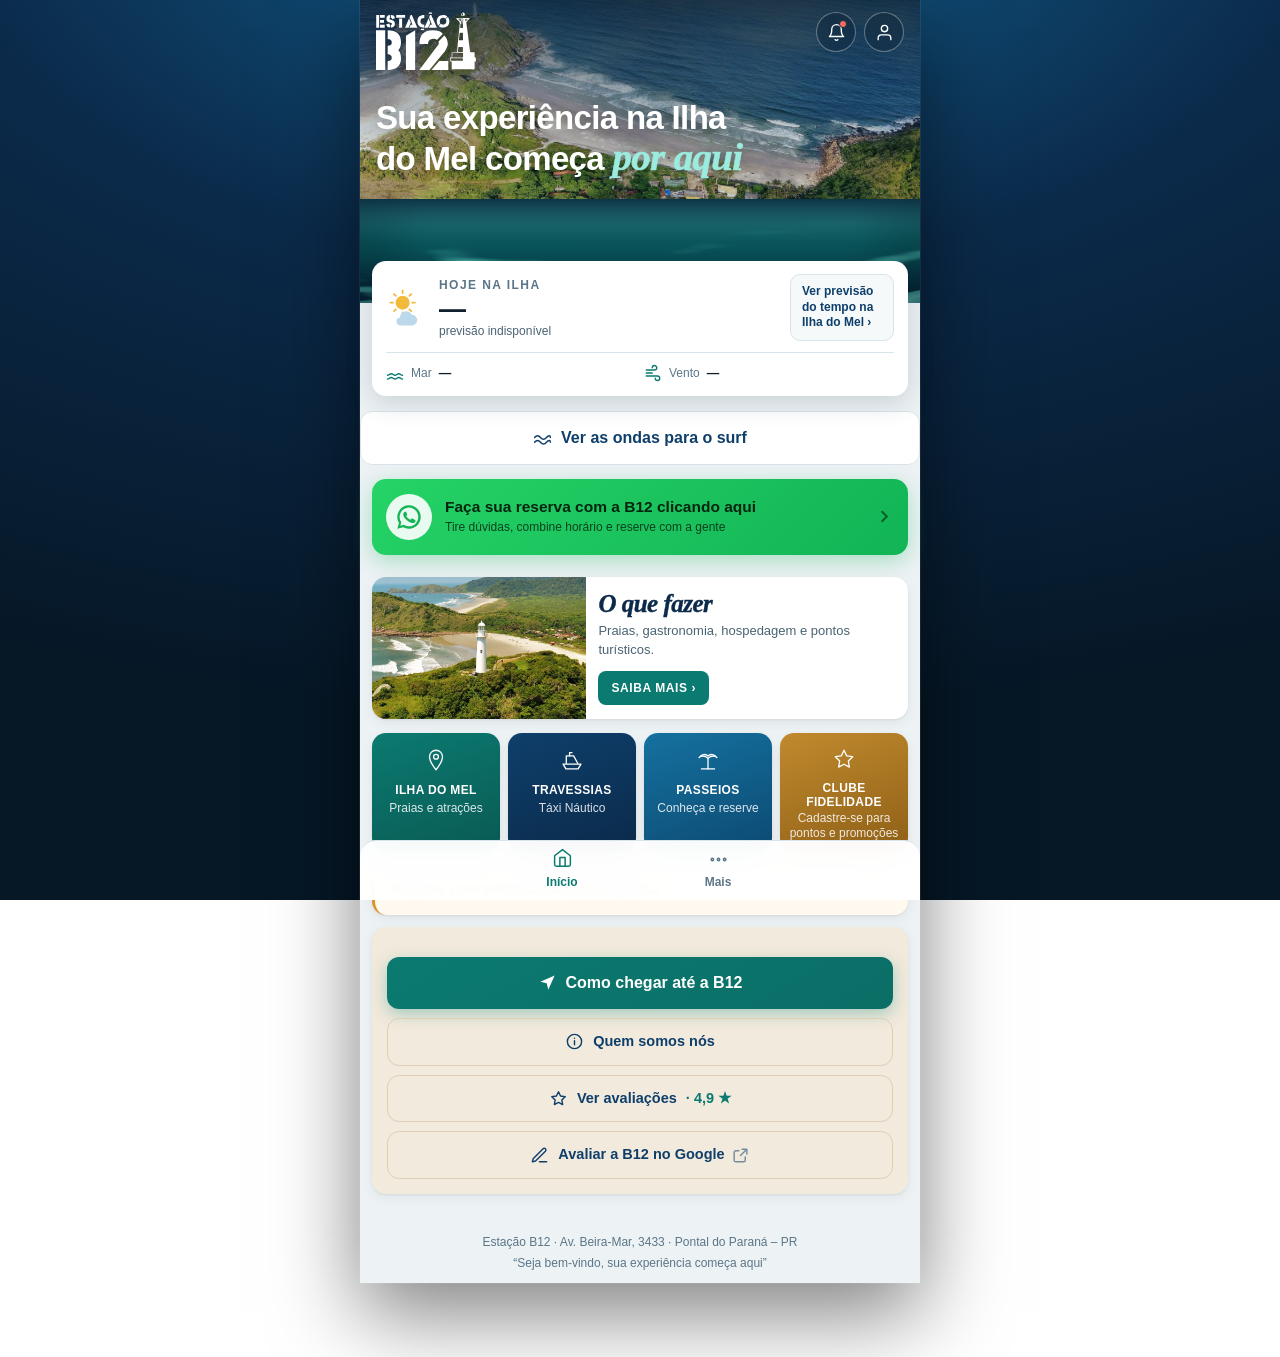
==== index.html @ 98a638ad "Comecar do zero: a limpeza precisa viajar para a nuvem A versao de hoje de manha apagava b12_sombra " ====
<!doctype html>
<html lang="pt-BR">
<head>
<meta charset="utf-8">
<meta name="viewport" content="width=device-width,initial-scale=1,viewport-fit=cover">
<title>Estação B12 — Sua experiência na Ilha do Mel começa por aqui</title>
<meta name="description" content="Travessias, passeios de barco e estacionamento em Pontal do Paraná. Reserve pelo app da Estação B12.">
<meta name="theme-color" content="#0B2A4A">

<!-- o cartão que aparece quando o link é mandado no WhatsApp, no Instagram ou por e-mail.
     Endereço absoluto de propósito: quem lê o cartão não está dentro do site. -->
<meta property="og:type" content="website">
<meta property="og:site_name" content="Estação B12">
<meta property="og:locale" content="pt_BR">
<meta property="og:url" content="https://app.estacaob12.com.br/">
<meta property="og:title" content="Estação B12 — Sua experiência na Ilha do Mel começa por aqui">
<meta property="og:description" content="Travessias, passeios de barco e estacionamento em Pontal do Paraná. Reserve pelo app da Estação B12.">
<meta property="og:image" content="https://app.estacaob12.com.br/compartilhar.jpg">
<meta property="og:image:width" content="1200">
<meta property="og:image:height" content="630">
<meta property="og:image:alt" content="A Ilha do Mel vista do alto, com o farol, e a marca Estação B12">
<meta name="twitter:card" content="summary_large_image">
<meta name="twitter:title" content="Estação B12 — Sua experiência na Ilha do Mel começa por aqui">
<meta name="twitter:description" content="Travessias, passeios de barco e estacionamento em Pontal do Paraná. Reserve pelo app da Estação B12.">
<meta name="twitter:image" content="https://app.estacaob12.com.br/compartilhar.jpg">
<link rel="manifest" href="manifest.webmanifest">
<link rel="apple-touch-icon" href="apple-touch-icon.png">
<!-- 16/11/2026: a aba do Chrome aparecia com o globo cinza. O manifest e o
     apple-touch-icon servem ao app INSTALADO; a aba do navegador usa
     rel="icon", que não existia aqui. -->
<link rel="icon" type="image/png" sizes="32x32" href="favicon-32.png">
<link rel="icon" type="image/png" sizes="16x16" href="favicon-16.png">
<link rel="icon" type="image/png" sizes="192x192" href="icon-192.png">
<link rel="stylesheet" href="estilo.css?v=2.3.1">
</head>
<body>


<div class="app">

<!-- ==================== INÍCIO ==================== -->
<section class="tela on" id="t-inicio">
  <div class="heroi">
    <div class="heroi-foto"></div>
    <div class="heroi-topo">
      <div class="marca">
        <svg class="logo" role="img" aria-label="Estação B12" fill="currentColor" xmlns="http://www.w3.org/2000/svg" xmlns:xlink="http://www.w3.org/1999/xlink" xmlns:inkscape="http://www.inkscape.org/namespaces/inkscape" version="1.1"   viewBox="0 0 351.2 203.6">
        <defs>
        <clipPath id="clip_1">
        <path transform="matrix(1,0,0,-1,-122.1,561.69)" d="M122.1 358.09H473.3V561.69H122.1Z" clip-rule="evenodd"/>
        </clipPath>
        <clipPath id="clip_2">
        <path transform="matrix(1,0,0,-1,-122.1,561.69)" d="M0 841.89H595.28V0H0Z"/>
        </clipPath>
        </defs>
        <g clip-path="url(#clip_1)">
        <g inkscape:groupmode="layer" inkscape:label="Layer 1">
        <path transform="matrix(1,0,0,-1,-122.1,561.69)" d="M136.31 516.95H152.72V506.8H136.31ZM136.31 534.01H150.1V523.86H136.31ZM136.31 551.4H152.72V541.25H136.31ZM122.85 551.4H133.31V506.8H122.85Z"/>
        <g clip-path="url(#clip_2)">
        <path transform="matrix(1,0,0,-1,52.83,10.17)" d="M0 0C8.93-.121 13.44-4.06 13.52-11.82L3.72-14.92C3.76-12.08 2.54-10.54 .062-10.3ZM-2.89-44.55C-11.76-44.55-16.24-40.67-16.32-32.9L-6.52-29.81C-6.56-32.64-5.35-34.18-2.89-34.42ZM-2.86 0V-10.24C-4.71-10.44-5.66-11.43-5.72-13.22-5.7-14.97-4.86-16.05-3.18-16.47L4.56-18.88C10.55-20.75 13.54-24.89 13.52-31.32 13.49-40.31 8.99-44.78 0-44.72V-34.57C2-34.53 3.03-33.52 3.06-31.53 3.08-29.89 2.17-28.91 .297-28.59L-7.77-26.08C-13.49-24.16-16.34-19.99-16.32-13.58-16.3-4.57-11.81-.043-2.86 0"/>
        <path transform="matrix(1,0,0,-1,81.18,23.24)" d="M0 0H10.51V-31.59L0-31.62ZM-10.27 13.07 20.9 13.1V2.8H-10.3Z"/>
        <path transform="matrix(1,0,0,-1,121.49,10.17)" d="M0 0 4.14-.089 23.79-44.81-4.59-44.84 .713-34.33 6.52-34.3-3.37-8.93ZM-5.33-11.88 .804-27.52-7.26-44.84-19.5-44.81Z"/>
        <path transform="matrix(1,0,0,-1,169.51,20.8)" d="M0 0C-9.09-.019-13.62-3.99-13.62-11.91-13.61-19.83-9.05-23.78 .03-23.76L.061-34.09C-16.12-34.11-24.18-26.68-24.15-11.79-24.11 3.1-16.04 10.55 .03 10.57Z"/>
        <path transform="matrix(1,0,0,-1,189.92,10.17)" d="M0 0 4.13-.089 23.78-44.81-4.59-44.84 .713-34.33 6.52-34.3-3.37-8.93ZM-5.33-11.88 .797-27.52-7.27-44.84-19.51-44.81Z"/>
        <path transform="matrix(1,0,0,-1,235.14,54.74)" d="M0 0C-6.83-.022-11.76 1.83-14.8 5.57L-7.44 13.19C-6.13 11.4-3.58 10.46 .237 10.36 7.72 11.17 11.59 15.18 11.85 22.39 11.65 26.08 10.87 28.53 9.52 29.75L17 37.22C20.08 34.12 21.87 29.18 22.39 22.39 21.89 8.12 14.43 .654 0 0M.47 44.54C7.3 44.58 12.27 42.63 15.39 38.7L7.92 31.35C6.61 33.16 4.05 34.11 .237 34.21-6.99 33.87-10.86 29.86-11.38 22.18-11.18 18.49-10.4 16.04-9.05 14.82L-16.44 7.14C-19.6 10.38-21.42 15.39-21.92 22.18-21.22 36.31-13.76 43.77 .47 44.54"/>
        <path transform="matrix(1,0,0,-1,41.01,118.31)" d="M0 0C9.65 .312 14.44 4.24 14.39 11.79 14.32 19.34 9.53 23.33 0 23.77V53.93C31.18 53.93 46.78 39.88 46.78 11.79 46.47-1.52 43.25-10.8 37.13-16.06 43.25-21.2 46.47-30.48 46.78-43.91 46.78-70.52 31.18-84.31 0-85.31V-54.21C9.65-53.9 14.44-49.97 14.39-42.42 14.32-34.87 9.53-30.88 0-30.44ZM-41.03 53.93H-8.63V-85.03H-41.03Z"/>
        <path transform="matrix(1,0,0,-1,105.15,83.03)" d="M0 0 32.39 18.65V-120.3H0Z"/>
        <path transform="matrix(1,0,0,-1,222.01,171.77)" d="M0 0H31.83V-31.75H-26.83ZM-22.47 107.39C-3.4 106.65 8.2 102.44 12.35 94.77L-8.35 73.6C-10.15 75.77-14.67 77.07-21.91 77.5-33.6 76.64-39.45 70.57-39.45 59.3H-69.34C-69.4 91.55-53.77 107.57-22.47 107.39M17.54 89.48C25.89 82.36 30.1 71.47 30.16 56.81 25.47 41.95 19.58 31.55 12.53 25.61L-34.8-31.75H-70.17L-8.08 50.77C-1.39 57.33 .308 62.93-2.97 67.57Z"/>
        <path transform="matrix(1,0,0,-1,321.95,25.6)" d="M0 0C-2.68 0-4.32 .14-5.94-.055-6.97-.179-8.86 1-8.85-1.28-8.83-2.58-9.71-4.41-8.23-5.12-6.91-5.77-5.3-5.41-4.14-3.95-3.19-2.76-1.92-1.81 0 0M-31.75 0C-31.94-.325-32.11-.643-32.3-.968-31.03-2.04-29.52-2.94-28.52-4.24-27.15-6.02-25.26-5.57-23.98-5.09-22.27-4.46-23.12-2.35-23.29-1.02-23.52 .903-25.34-.154-26.44-.048-28.2 .125-29.99 0-31.75 0M-16.58-12.52C-16.47-12.51-16.34-12.5-16.22-12.49-16.22-10.29-16.23-8.09-16.22-5.88-16.2-3.18-15.14 .273-16.43 2.01-17.89 4.02-21.53 2.48-24.22 2.59-26.16 2.67-28.11 2.6-30.05 2.58-32.21 2.56-34.4 2.74-36.46 1.92-30.91 1.71-25.37 1.52-19.85 1.79-16.98 1.93-16.4 .918-16.53-1.66-16.74-5.27-16.58-8.9-16.58-12.52M-24.89-8.59C-21.23-10.94-22.23-13.55-22.34-16.57-23.46-15.73-24.23-15.15-25.24-14.4-25.56-18.88-25.52-23.08-26.29-27.13-26.89-30.28-25.89-30.42-23.26-30.34-16.4-30.1-16.39-30.24-16.36-23.44-16.36-23.06-16.36-22.66-16.35-22.27-16.26-15.41-19.95-8.94-18.45-1.91-18.3-1.27-18.12-.272-19.29-.111-20.65 .071-20.68-.949-20.75-1.86-20.85-3.15-21.02-4.47-20.94-5.76-20.81-7.83-21.66-8.88-24.89-8.59M-26.02-115.06C-23.94-115.06-21.87-114.97-19.81-115.08-17.52-115.2-16.56-114.46-16.7-111.97-16.92-108.1-16.88-104.2-16.71-100.33-16.64-98.36-17.09-97.48-19.21-97.53-23.22-97.64-27.24-97.63-31.25-97.55-32.86-97.51-33.42-98.02-33.49-99.68-33.62-102.49-33.94-105.31-34.4-108.09-35.54-115.07-35.59-115.06-28.73-115.06-27.83-115.06-26.93-115.06-26.02-115.06M-16.74-60.62H-16.67C-16.67-56.99-16.65-53.35-16.71-49.72-16.71-48.98-15.97-47.72-17.57-47.69-20.8-47.63-24.05-47.66-27.29-47.69-28.09-47.69-28.34-48.34-28.41-49.03-29.19-56.47-29.94-63.92-30.75-71.36-30.96-73.35-29.99-73.82-28.26-73.79-25.14-73.71-22.02-73.64-18.92-73.76-17.14-73.83-16.68-73.14-16.71-71.52-16.78-67.89-16.74-64.26-16.74-60.62M-37.69-145.89H-22.89C-16.85-145.88-17.04-145.86-16.73-139.94-16.58-137.15-17.34-136.62-19.98-136.67-31.02-136.83-42.06-136.75-53.1-136.76-59.13-136.76-58.98-136.77-59.09-142.99-59.13-145.5-58.34-146-56.01-145.94-49.9-145.78-43.8-145.89-37.69-145.89M-35.39-134.54V-134.56C-30.45-134.56-25.51-134.43-20.57-134.61-17.65-134.72-16.23-133.81-16.33-130.74-16.44-127.36-16.37-123.98-16.34-120.61-16.33-118.46-16.94-117.41-19.52-117.45-30.39-117.69-41.25-117.75-52.12-117.63-54.26-117.61-54.14-118.66-54.15-119.95-54.19-123.85-54.02-127.76-54.23-131.64-54.37-133.96-53.45-134.58-51.37-134.56-46.05-134.5-40.72-134.54-35.39-134.54M-15.89-175.78C-28.27-175.78-40.64-175.71-53-175.85-55.61-175.88-56.21-175.12-56.15-172.61-55.97-165.59-56.18-158.56-56.03-151.53-55.98-149.18-56.53-148.03-59.02-148.46-61.25-148.86-61.59-147.68-61.49-145.81-61.35-143.34-61.3-140.85-61.49-138.4-61.69-135.6-61.55-133.5-57.79-134.15-55.65-134.52-56.07-132.76-56.05-131.55-56.03-127.25-55.94-122.94-56.11-118.66-56.21-116.23-55.63-115.21-52.95-115.38-48.93-115.62-44.87-115.27-40.85-115.5-38.29-115.65-37.4-114.61-37.22-112.3-36.46-102.92-35.77-93.54-34.83-84.17-33.66-72.26-32.2-60.38-31.01-48.46-30.09-39.22-29.41-29.96-28.6-20.72-28.52-19.83-28.23-18.96-28.12-18.08-27.63-14.1-27.06-10.3-30.96-7.21-33.73-5.01-35.2-1.37-38.6 .343-39.49 .792-39.8 1.75-39.43 2.7-38.92 4-37.79 4.11-36.55 4.1-27.88 4.08-19.21 4.1-10.53 4.1-5.98 4.1-1.42 4.1 3.13 4.08 4.39 4.08 5.89 4.46 6.36 2.74 6.76 1.29 5.81 .653 4.73-.21 1.26-2.95-1.75-6.27-4.18-9.91-5.76-12.27-4.21-15.32-3.97-18-3.28-25.26-2.06-32.47-1.09-39.7 .174-49.25 1.41-58.81 2.61-68.36 3.5-75.26 4.31-82.16 5.17-89.05 6.19-97.35 7.3-105.64 8.24-113.95 8.42-115.55 9.26-115.44 10.32-115.44 13.96-115.43 17.61-115.54 21.25-115.39 23.47-115.32 24.48-115.61 24.29-118.31 23.95-122.71 24.23-127.15 24.22-131.58 24.22-133.02 24.02-134.57 26.31-134.19 28.28-133.86 28.71-134.88 28.63-136.63 28.52-139.24 28.58-141.85 28.6-144.45 28.63-146.59 29.25-148.95 25.55-148.57 23.97-148.42 24.31-150.2 24.31-151.31 24.29-158.34 24.17-165.37 24.36-172.39 24.43-175.17 23.51-175.87 20.81-175.84 8.58-175.71-3.66-175.78-15.89-175.78" fill-rule="evenodd"/>
        <path transform="matrix(1,0,0,-1,305.44,8.2)" d="M0 0C-.486 .662 .852 3.59-1.68 3.39-4.69 3.15-3.48-.176-4.22-2.05-4.87-3.72-3.03-2.99-2.25-3.14-.311-3.52 .746-2.87 0 0M-.507-4.91C-1.41-4.91-2.35-4.76-3.22-4.93-6.4-5.55-6.83-3.93-6.68-1.26-6.41 3.66 .338 8.18 3.7 5.14 5.8 3.24 6.86-.358 5.98-3.61 5.3-6.14 2.96-4.46 1.44-4.88 .828-5.04 .142-4.91-.507-4.91" fill-rule="evenodd"/>
        <path transform="matrix(1,0,0,-1,168.55,58.49)" d="M0 0V-4.41H-11.96L-10.35 0Z"/>
        <path transform="matrix(1,0,0,-1,196.34,1.56)" d="M0 0V-4.35H-11.77L-10.2 0Z"/>
        </g>
        </g>
        </g>
        </svg>
      </div>
      <div style="display:flex;gap:8px">
        <button class="redondo" id="b-avisos" aria-label="Avisos"><span class="pino"></span>
          <svg viewBox="0 0 24 24"><path d="M18 8A6 6 0 0 0 6 8c0 7-3 9-3 9h18s-3-2-3-9M13.7 21a2 2 0 0 1-3.4 0" stroke-linecap="round" stroke-linejoin="round"/></svg></button>
        <button class="redondo" id="b-perfil" aria-label="Minhas reservas">
          <svg viewBox="0 0 24 24"><path d="M20 21v-2a4 4 0 0 0-4-4H8a4 4 0 0 0-4 4v2" stroke-linecap="round"/><circle cx="12" cy="7" r="4"/></svg></button>
      </div>
    </div>
    <div class="heroi-txt">
      <h1>Sua experiência na Ilha do Mel começa <span class="script">por aqui</span></h1>
    </div>
    <div class="heroi-agua" id="agua-heroi"></div>
  </div>

  <div class="clima surge">
   <div class="alto">
    <svg class="sol" viewBox="0 0 48 48" fill="none">
      <circle cx="19" cy="19" r="8" fill="#F2B93B"/>
      <g stroke="#F2B93B" stroke-width="2" stroke-linecap="round">
        <path d="M19 5v3M19 30v3M5 19h3M30 19h3M9.2 9.2l2.1 2.1M26.7 26.7l2.1 2.1M28.8 9.2l-2.1 2.1M11.3 26.7l-2.1 2.1"/>
      </g>
      <path d="M16 36a7 7 0 0 1 13.3-3A6 6 0 1 1 30 45H17a4.5 4.5 0 0 1-1-9z" fill="#BBD9EA"/>
    </svg>
    <div class="bloco">
      <div class="rot">Hoje na Ilha</div>
      <div class="grau num" id="cl-grau">—</div>
      <div class="cond" id="cl-cond">buscando a previsão…</div>
    </div>
    <button class="ver" id="b-previsao">Ver previsão do tempo na Ilha do Mel ›</button>
   </div>
   <div class="mm">
      <div><svg viewBox="0 0 24 24"><path d="M2 15c2.5 0 2.5-2 5-2s2.5 2 5 2 2.5-2 5-2 2.5 2 5 2M2 20c2.5 0 2.5-2 5-2s2.5 2 5 2 2.5-2 5-2 2.5 2 5 2" stroke-linecap="round"/></svg>Mar <b id="cl-mar">—</b></div>
      <div><svg viewBox="0 0 24 24"><path d="M3 8h11a3 3 0 1 0-3-3M3 16h15a3 3 0 1 1-3 3M3 12h8" stroke-linecap="round"/></svg>Vento <b id="cl-vento">—</b></div>
   </div>
  </div>

  <!-- 12/11/2026, pedido do Eugenio: as ondas vinham so dentro de Previsao, e
       quem surfa nao abre "previsao do fim de semana" para procurar swell.
       Fica aqui, colado no cartao do clima, que e onde esta "Mar" e "Vento".
       O botao de Previsao continua la: sao dois caminhos para a mesma tela. -->
  <button class="btn sec solto" data-ir="ondas" id="b-ondas-inicio">
    <svg viewBox="0 0 24 24" aria-hidden="true" style="width:19px;height:19px;flex:none;fill:none;stroke:currentColor;stroke-width:1.8;stroke-linecap:round"><path d="M2 12c2.5-3 5-3 7.5 0s5 3 7.5 0 5-3 5 0"/><path d="M2 18c2.5-3 5-3 7.5 0s5 3 7.5 0 5-3 5 0"/></svg>
    Ver as ondas para o surf</button>

  <a class="zap-grande entra" id="zap-inicio" target="_blank" rel="noopener">
    <span class="zap-ico">
      <svg viewBox="0 0 24 24" fill="currentColor" aria-hidden="true"><path d="M12 2a10 10 0 0 0-8.6 15.1L2 22l5.1-1.3A10 10 0 1 0 12 2zm0 18a8 8 0 0 1-4.1-1.1l-.3-.2-3 .8.8-2.9-.2-.3A8 8 0 1 1 12 20zm4.4-6c-.2-.1-1.4-.7-1.6-.8s-.4-.1-.5.1-.6.8-.8.9-.3.2-.5.1a6.6 6.6 0 0 1-3.3-2.9c-.2-.4.3-.4.7-1.3.1-.2 0-.3 0-.4l-.7-1.8c-.2-.5-.4-.4-.5-.4h-.5a1 1 0 0 0-.7.3 2.9 2.9 0 0 0-.9 2.2 5 5 0 0 0 1.1 2.7 11.5 11.5 0 0 0 4.4 3.9c1.6.7 2.3.7 3.1.6a2.6 2.6 0 0 0 1.7-1.2 2.1 2.1 0 0 0 .2-1.2c-.1-.2-.3-.2-.5-.3z"/></svg>
    </span>
    <span class="zap-txt"><b>Faça sua reserva com a B12 clicando aqui</b>
      <small>Tire dúvidas, combine horário e reserve com a gente</small></span>
    <svg class="zap-seta" viewBox="0 0 24 24" fill="none" stroke="currentColor" stroke-width="2.4"><path d="M9 6l6 6-6 6" stroke-linecap="round" stroke-linejoin="round"/></svg>
  </a>

  <div class="faixa-sec">
    <div class="banner entra entra-1">
      <div class="f"></div>
      <div class="t"><h2 class="script">O que fazer</h2>
        <p>Praias, gastronomia, hospedagem e pontos turísticos.</p>
        <button data-ir="ilha">SAIBA MAIS ›</button></div>
    </div>
  </div>

  <div class="instalar" id="instalar" hidden>
    <div class="instalar-ico"><svg viewBox="0 0 24 24"><path d="M12 3v12M7 10l5 5 5-5" stroke-linecap="round" stroke-linejoin="round"/><path d="M4 17v2a2 2 0 0 0 2 2h12a2 2 0 0 0 2-2v-2" stroke-linecap="round"/></svg></div>
    <div class="instalar-txt"><b>Baixe o app e cadastre-se</b><small id="instalar-como">Receba infos, promoções e pontue para descontos e brindes!</small></div>
    <button class="instalar-btn" id="instalar-btn">Instalar</button>
    <button class="instalar-x" id="instalar-x" aria-label="Agora não">×</button>
  </div>

  <!-- O aviso no celular só existia no painel do Dhalsin: quem baixava o app
       não tinha como ligar, então o público do push era zero. Este cartão é a
       porta do turista. Ele se esconde sozinho quando não dá (iPhone sem
       instalar, navegador sem suporte, já ligado) — ver B12.conviteAviso(). -->
  <div class="instalar aviso-convite" id="avisar-convite" hidden>
    <div class="instalar-ico"><svg viewBox="0 0 24 24"><path d="M18 8a6 6 0 0 0-12 0c0 7-3 9-3 9h18s-3-2-3-9" stroke-linecap="round" stroke-linejoin="round"/><path d="M13.7 21a2 2 0 0 1-3.4 0" stroke-linecap="round"/></svg></div>
    <div class="instalar-txt"><b>Quer que a gente te avise?</b>
      <small id="avisar-sub">Previsão do fim de semana, ondas boas para surfar e novidade na Ilha — direto no seu celular.</small></div>
    <button class="instalar-btn" id="avisar-btn">Quero</button>
    <button class="instalar-x" id="avisar-x" aria-label="Agora não">×</button>
  </div>

  <div class="quatro">
    <!-- Ordem pedida: Ilha · Travessias · Passeios · Cadastre-se. A cor anda
         junto com a carta, e nao com a posicao: o ocre e o unico tom quente da
         fileira, entao ele fica onde esta a acao que a B12 quer (o cadastro),
         agora na ponta direita, que e onde o olho para por ultimo. -->
    <button class="qb d entra entra-1" data-ir="ilha">
      <svg viewBox="0 0 32 32"><path d="M16 4a8 8 0 0 0-8 8c0 6 8 16 8 16s8-10 8-16a8 8 0 0 0-8-8z"/><circle cx="16" cy="12" r="3"/></svg>
      <div><b>ILHA DO MEL</b><span>Praias e atrações</span></div></button>
    <button class="qb entra entra-2" data-ir="travessias">
      <svg viewBox="0 0 32 32"><path d="M5 21h22l-3.5 6h-15z"/><path d="M9 20V11h9l5 9"/><path d="M13 11V7h3"/></svg>
      <div><b>TRAVESSIAS</b><span>Táxi Náutico</span></div></button>
    <button class="qb b entra entra-3" data-ir="passeios">
      <svg viewBox="0 0 32 32"><path d="M16 27V14"/><path d="M16 14c-4-4-9-3-11-1 3-4 8-5 11-2 3-3 8-2 11 2-2-2-7-3-11 1z"/><path d="M8 27h16"/></svg>
      <div><b>PASSEIOS</b><span>Conheça e reserve</span></div></button>
    <button class="qb c dupla entra entra-4" id="qb-cadastro">
      <svg viewBox="0 0 32 32"><path d="M16 4l3.3 6.9 7.4 1-5.4 5.3 1.3 7.5L16 21.2 9.4 24.7l1.3-7.5-5.4-5.3 7.4-1z"/></svg>
      <div><b>CLUBE FIDELIDADE</b><span>Cadastre-se para pontos e promoções</span></div></button>
  </div>

  <!-- Oculto a pedido do Eugênio (05/10/2026). Os passeios continuam inteiros
       na aba Passeios e na carta PASSEIOS acima — nada foi apagado. Para voltar,
       é só tirar o hidden desta linha. -->
  <div class="faixa-sec" id="sec-passeios-home" hidden>
    <div class="tit"><h2>Passeios mais buscados</h2><button data-ir="passeios">Ver todos ›</button></div>
    <div class="trilho" id="trilho-passeios"></div>
  </div>

  <!-- Dobra nativa (<details>): abre no toque, funciona sem JS, e o leitor de
       tela ja anuncia "recolhido/expandido" sem precisarmos inventar nada. -->
  <details class="cx aviso dobra">
    <summary><h3>Reserve com 24 horas de antecedência</h3>
      <svg viewBox="0 0 24 24" aria-hidden="true"><path d="M6 9l6 6 6-6"/></svg></summary>
    <p>Trabalhamos exclusivamente com reservas antecipadas. É assim que conseguimos preparar cada atendimento com conforto, segurança e pontualidade. Será um prazer receber você. 🙏🏾</p>
  </details>

  <!-- O endereço NÃO se repete aqui: ele já está no rodapé, três linhas
       abaixo. Ficam só as três ações. (Eugênio pediu três vezes; nas duas
       primeiras eu tirei só o título e deixei o endereço.) -->
  <div class="cx onde">
    <!-- Uma ação principal, não duas iguais: quem está na estrada quer a rota.
         A avaliação é curiosidade, e fica em segundo plano, marcada como link
         que sai do app. -->
    <button type="button" class="btn pri" data-como-chegar>
      <svg viewBox="0 0 24 24" aria-hidden="true"><path d="M3 11l18-8-8 18-2-8-8-2z"/></svg>
      Como chegar até a B12</button>
    <button class="btn sec onde-fraco" data-ir="sobre">
      <svg viewBox="0 0 24 24" aria-hidden="true"><circle cx="12" cy="12" r="9"/><path d="M12 11v5M12 8h.01"/></svg>
      Quem somos nós</button>
    <button class="btn sec onde-fraco" data-ir="avaliacoes">
      <svg viewBox="0 0 24 24" aria-hidden="true"><path d="M12 3.5l2.6 5.3 5.9.9-4.3 4.1 1 5.8-5.2-2.7-5.2 2.7 1-5.8L3.5 9.7l5.9-.9z"/></svg>
      Ver avaliações<span class="onde-nota" id="onde-nota"></span></button>
    <a class="btn sec onde-fraco" id="onde-avaliar" target="_blank" rel="noopener">
      <svg viewBox="0 0 24 24" aria-hidden="true"><path d="M12 20h9"/><path d="M16.5 3.5a2.1 2.1 0 0 1 3 3L7 19l-4 1 1-4z"/></svg>
      Avaliar a B12 no Google
      <svg class="onde-sai" viewBox="0 0 24 24" aria-hidden="true"><path d="M14 4h6v6M20 4l-8 8"/><path d="M18 14v4a2 2 0 0 1-2 2H6a2 2 0 0 1-2-2V8a2 2 0 0 1 2-2h4"/></svg></a>
  </div>

  <p class="rodape">Estação B12 · Av. Beira-Mar, 3433 · Pontal do Paraná – PR<br>
    “Seja bem-vindo, sua experiência começa aqui”</p>
</section>

<!-- ==================== TRAVESSIAS ==================== -->
<section class="tela" id="t-travessias">
  <div class="topo-tela"><button class="volta" data-ir="inicio" aria-label="Voltar">
      <svg viewBox="0 0 24 24"><path d="M15 18l-6-6 6-6"/></svg></button>
    <div><h2>Reservar travessia</h2><p>Cinco perguntas e a gente monta seu trajeto</p></div></div>

  <div class="cx aviso" style="margin-top:12px"><h3>Reserve com 24 horas de antecedência</h3>
    <p>Trabalhamos exclusivamente com reservas antecipadas. É assim que preparamos cada
    atendimento com conforto, segurança e pontualidade.</p></div>

  <div class="cx">
    <label>1 · Serão para quantas pessoas?</label>
    <div class="contador"><button id="b-pax-menos" aria-label="Menos">−</button>
      <b id="v-pax" class="num">2</b><button id="b-pax-mais" aria-label="Mais">+</button>
      <div style="font-size:12px;color:var(--tinta-3);line-height:1.35">crianças até<br><span id="v-cortesia">5</span> anos não pagam</div></div>
    <div class="ajuda" id="ajuda-lotacao" hidden></div>
    <label>2 · Vão crianças?</label>
    <!-- Antes era um campo só, onde a pessoa digitava "3, 7, 11". No celular,
         esquecer a vírgula vira uma criança de 3.711 anos. Agora diz QUANTAS,
         e aparece uma caixinha por criança. -->
    <div class="contador"><button type="button" id="b-cri-menos" aria-label="Menos crianças">−</button>
      <b id="v-cri" class="num">0</b><button type="button" id="b-cri-mais" aria-label="Mais crianças">+</button>
      <div style="font-size:12px;color:var(--tinta-3);line-height:1.35">crianças até<br><span class="v-cortesia">5</span> anos não pagam</div></div>
    <div class="idades-grade" id="f-idades-grade" hidden></div>
    <input id="f-idades" type="hidden">
    <div class="ajuda" id="ajuda-idades">Se não vão crianças, deixe em zero.</div>
    <div class="par">
      <div><label>3 · Chegada</label><input type="date" id="f-ida"></div>
      <div><label>4 · Retorno</label><input type="date" id="f-volta"></div>
    </div>
    <!-- Antes era uma lista de faixas ("entre 18h e 20h"). Quem reserva sabe a
         hora que chega, nao a faixa de preco da B12 — entao ele escreve a hora
         e o app descobre a faixa sozinho. O campo escondido guarda a faixa
         para o resto do app, que continua lendo f-hora. -->
    <label for="f-hhmm">5 · Que horas vocês pretendem chegar?</label>
    <input type="time" id="f-hhmm" step="300" value="09:00">
    <input type="hidden" id="f-hora" value="dia">
    <div class="ajuda" id="ajuda-hora"></div>
    <!-- 13/10: era lista fechada e pousada fora da lista ficava de fora.
         Agora é campo de texto com as sugestões penduradas: toca e vê a
         lista, ou escreve o nome na mão. -->
    <label for="f-pousada">6 · Ficarão em qual pousada?</label>
    <input id="f-pousada" list="f-pousada-op" autocomplete="off"
      placeholder="escolha ou escreva o nome">
    <datalist id="f-pousada-op"></datalist>
    <label>7 · Para onde vão?</label>
    <select id="f-destino"></select>
  </div>

  <div class="cx"><h3>Táxi Náutico e Estacionamento</h3><p style="margin-bottom:4px">A travessia de ida e volta e, logo abaixo, o estacionamento — se você vier de carro.</p>
    <div class="escolhas" id="escolhas-produto" style="margin-top:10px"></div>

    <h3 style="margin:20px 0 5px">Vai deixar o carro com a gente?</h3>
    <div class="escolhas" style="margin-top:10px">
      <button class="escolha on" id="est-nao"><div><b>Não precisa</b>
        <small>vou de carona, de ônibus ou já tenho onde deixar</small></div></button>
      <button class="escolha" id="est-sim"><div><b>Sim, quero estacionamento</b>
        <small id="est-txt">—</small></div><span class="vv" id="est-val">—</span></button>
    </div>
    <div id="bloco-placa" hidden>
      <label>Placa do carro</label>
      <input id="f-placa" placeholder="ABC1D23" maxlength="8" autocapitalize="characters">
      <div class="ajuda">Opcional. Com a placa, a B12 já deixa sua vaga separada e dá entrada em um toque quando você chegar.</div>
    </div></div>

  <div class="conta">
    <div class="conta-tit" id="c-titulo">Resumo da sua viagem</div>
    <div class="l"><span id="c-desc">Travessia</span><span id="c-trav" class="num">R$ 0</span></div>
    <div class="l" id="c-lin-est" style="display:none"><span id="c-est-desc">Estacionamento</span>
      <span id="c-est" class="num">R$ 0</span></div>
    <div class="l" id="c-lin-desc" style="display:none"><span>Desconto do dinheiro (5%)</span>
      <span id="c-desc-val" class="num">R$ 0</span></div>
    <div class="l total"><span id="c-total-rot">Total</span><span id="c-total" class="num">R$ 0</span></div>
    <div class="obs" id="c-obs"></div>
  </div>

  <div class="cx" id="bloco-pagamento" hidden>
    <label>Como prefere pagar?</label>
    <select id="f-pag">
      <option value="pix">Pix</option>
      <option value="dinheiro">Dinheiro (5% de desconto)</option>
      <option value="credito">Cartão de crédito</option>
      <option value="debito">Cartão de débito</option>
    </select>
  </div>

  <div class="cx"><h3>Como falamos com você</h3>
    <p style="margin-bottom:10px">O código da sua reserva e a confirmação chegam pelo WhatsApp.</p>
    <label>Seu nome</label><input id="f-nome" placeholder="como podemos te chamar">
    <label>WhatsApp</label><input id="f-zap" inputmode="tel" placeholder="(41) 90000-0000">
    <label>E-mail (opcional)</label><input id="f-email" type="email" inputmode="email" placeholder="para receber a confirmação">
    <label>Instagram (opcional)</label><input id="f-insta" placeholder="sem o @">
    <label class="aceite" style="margin-top:16px"><input type="checkbox" id="f-termos"><span><b>Li e aceito os termos de uso</b><small>Obrigatório para reservar. Seus dados servem para operar a sua viagem.</small></span></label>
    <label class="aceite"><input type="checkbox" id="f-ofertas"><span><b>Quero receber ofertas e novidades da B12</b><small>Opcional. O app funciona igual sem isso. Você pode desistir quando quiser.</small></span></label>
    <div class="folha-erro" id="f-erro" hidden style="margin-top:12px"></div>
    <button class="btn pri" id="b-reservar">Pedir minha reserva</button>
    <p style="font-size:11.5px;color:var(--tinta-3);margin-top:11px;line-height:1.5">
      A reserva só vira vaga garantida depois que a equipe da B12 confirmar pelo WhatsApp.
      O valor é combinado com a B12 e <b>você paga na saída</b>, não agora.</p>
  </div>
</section>

<!-- ==================== PASSEIOS ==================== -->
<section class="tela" id="t-passeios">
  <div class="topo-tela"><button class="volta" data-ir="inicio" aria-label="Voltar">
      <svg viewBox="0 0 24 24"><path d="M15 18l-6-6 6-6"/></svg></button>
    <div><h2>Passeios</h2><p>Roteiros de barco pela baía de Paranaguá</p></div></div>
  <div id="lista-passeios"></div>
</section>

<!-- ==================== PASSEIO (a parte interna de cada um) ==================== -->
<section class="tela" id="t-passeio"></section>

<!-- ==================== ILHA DO MEL ==================== -->
<section class="tela" id="t-ilha"></section>

<!-- ==================== QUEM SOMOS ==================== -->
<section class="tela" id="t-sobre">
  <div class="topo-tela"><button class="volta" data-ir="inicio" aria-label="Voltar">
      <svg viewBox="0 0 24 24"><path d="M15 18l-6-6 6-6"/></svg></button>
    <div><h2 id="sobre-tit">Quem somos</h2><p>Estação B12 · Pontal do Paraná</p></div></div>
  <div id="sobre-corpo"></div>
</section>

<!-- ==================== AVALIAÇÕES ==================== -->
<section class="tela" id="t-avaliacoes">
  <div class="topo-tela"><button class="volta" data-ir="inicio" aria-label="Voltar">
      <svg viewBox="0 0 24 24"><path d="M15 18l-6-6 6-6"/></svg></button>
    <div><h2>Avaliações</h2><p>O que quem já atravessou com a gente diz</p></div></div>
  <div id="aval-corpo"></div>
</section>

<!-- ==================== ONDAS / SURF ==================== -->
<section class="tela" id="t-ondas">
  <div class="topo-tela"><button class="volta" data-ir="previsao" aria-label="Voltar">
      <svg viewBox="0 0 24 24"><path d="M15 18l-6-6 6-6"/></svg></button>
    <div><h2>Como está o mar</h2><p>Altura e período da onda em Pontal do Paraná</p></div></div>
  <div id="lista-ondas"></div>
  <div class="cx nota"><h3>Altura sozinha não diz nada</h3>
    <p>O que faz uma onda surfável é o <b>período</b> — o tempo entre uma e outra. Um metro
    com 11 segundos tem forma e parede; o mesmo metro com 5 segundos é mexida sem direção.
    Por isso a leitura abaixo olha os dois juntos.</p></div>
</section>

<!-- ==================== PREVISÃO ==================== -->
<section class="tela" id="t-previsao">
  <div class="topo-tela"><button class="volta" data-ir="inicio" aria-label="Voltar">
      <svg viewBox="0 0 24 24"><path d="M15 18l-6-6 6-6"/></svg></button>
    <div><h2>Como estará a Ilha</h2><p>Previsão dos próximos dias em Pontal do Paraná</p></div></div>
  <div class="lista" id="lista-previsao"></div>
  <button class="btn sec solto" data-ir="ondas">
    <svg viewBox="0 0 24 24" aria-hidden="true" style="width:19px;height:19px;flex:none;fill:none;stroke:currentColor;stroke-width:1.8;stroke-linecap:round"><path d="M2 12c2.5-3 5-3 7.5 0s5 3 7.5 0 5-3 5 0"/><path d="M2 18c2.5-3 5-3 7.5 0s5 3 7.5 0 5-3 5 0"/></svg>
    Ver as ondas para o surf</button>
  <div class="cx nota"><h3>É daqui que sai o aviso</h3>
    <p>Na quinta-feira o app manda a previsão do fim de semana para quem já viajou com a B12,
    junto com o convite para reservar. Informação útil primeiro, convite depois.</p></div>
</section>

<!-- ==================== PROMOÇÕES ==================== -->
<section class="tela" id="t-promocoes">
  <div class="topo-tela"><button class="volta" data-ir="inicio" aria-label="Voltar">
      <svg viewBox="0 0 24 24"><path d="M15 18l-6-6 6-6"/></svg></button>
    <div><h2>Promoções e avisos</h2><p>O que a B12 está oferecendo agora</p></div></div>
  <div class="lista">
    <div class="linha entra entra-1"><span class="tag">HOJE</span><div class="d">
      <b>Pix sem taxa</b><small>Pagando por Pix você não paga taxa de cartão.</small></div></div>
    <div class="linha entra entra-2"><span class="tag">SEXTA</span><div class="d">
      <b>A Ilha está esperando por você!</b><small>Fim de semana com previsão boa e mar calmo.</small></div></div>
    <div class="linha entra entra-3"><span class="tag">EVENTO</span><div class="d">
      <b>Tem novidade acontecendo na Ilha</b><small>Programação do fim de semana nas vilas.</small></div></div>
    <div class="linha entra entra-4"><span class="tag">CLUBE</span><div class="d">
      <b>Clube B12 vem aí</b><small>Quem viaja sempre junta pontos e ganha bonificação no aniversário.</small></div></div>
  </div>
  <div class="cx nota"><h3>Quem escreve é a B12</h3>
    <p>Os avisos aparecem aqui dentro do app, para quem se cadastrou. Hoje a B12 também
    fala com você pelo WhatsApp — é por lá que chega a confirmação da sua reserva.</p></div>
</section>

<!-- ==================== RESERVAS ==================== -->
<!-- ==================== CLUBE B12 (pontos) ==================== -->
<section class="tela" id="t-pontos"></section>

<section class="tela" id="t-reservas">
  <div class="topo-tela"><button class="volta" data-ir="inicio" aria-label="Voltar">
      <svg viewBox="0 0 24 24"><path d="M15 18l-6-6 6-6"/></svg></button>
    <div><h2>Minhas reservas</h2><p>Seus pedidos, tickets e horários de volta</p></div></div>
  <div id="area-reservas"></div>
</section>

<!-- ==================== EQUIPE ==================== -->
<section class="tela" id="t-equipe">
  <div class="topo-tela"><button class="volta" data-ir="inicio" aria-label="Voltar">
      <svg viewBox="0 0 24 24"><path d="M15 18l-6-6 6-6"/></svg></button>
    <div style="flex:1"><h2>Operação · equipe</h2><p>O dia de hoje, sem nenhum número de dinheiro</p></div>
    <button class="sair-peq" id="b-sair-equipe">Sair</button></div>
  <div class="lupa lupa-clara">
    <svg viewBox="0 0 24 24" fill="none" stroke="currentColor" stroke-width="2.1"
      stroke-linecap="round" aria-hidden="true"><circle cx="11" cy="11" r="7"/><path d="M20 20l-3.6-3.6"/></svg>
    <input id="q-reserva-eq" type="search" autocomplete="off" enterkeyhint="search"
      placeholder="buscar reserva: código, nome, WhatsApp ou placa"
      aria-label="Buscar reserva pelo código, nome, WhatsApp ou placa">
    <button type="button" id="q-limpa-eq" aria-label="Limpar busca" hidden>×</button>
  </div>
  <div class="lupa-res" id="q-res-eq" hidden></div>
  <div id="area-equipe"></div>
</section>

<!-- ==================== ADM ==================== -->
<section class="tela" id="t-adm">
  <div class="adm-topo" id="adm-topo">
    <div class="adm-quem"><span id="adm-papel">Proprietário</span>
      <button id="b-ajustes" aria-label="Ajustes"><svg viewBox="0 0 24 24"><circle cx="12" cy="12" r="3"/><path d="M19.4 15a1.7 1.7 0 0 0 .3 1.8l.1.1a2 2 0 1 1-2.8 2.8l-.1-.1a1.7 1.7 0 0 0-1.8-.3 1.7 1.7 0 0 0-1 1.5V21a2 2 0 1 1-4 0v-.1a1.7 1.7 0 0 0-1.1-1.5 1.7 1.7 0 0 0-1.8.3l-.1.1a2 2 0 1 1-2.8-2.8l.1-.1a1.7 1.7 0 0 0 .3-1.8 1.7 1.7 0 0 0-1.5-1H3a2 2 0 1 1 0-4h.1a1.7 1.7 0 0 0 1.5-1.1 1.7 1.7 0 0 0-.3-1.8l-.1-.1a2 2 0 1 1 2.8-2.8l.1.1a1.7 1.7 0 0 0 1.8.3H9a1.7 1.7 0 0 0 1-1.5V3a2 2 0 1 1 4 0v.1a1.7 1.7 0 0 0 1 1.5 1.7 1.7 0 0 0 1.8-.3l.1-.1a2 2 0 1 1 2.8 2.8l-.1.1a1.7 1.7 0 0 0-.3 1.8V9a1.7 1.7 0 0 0 1.5 1H21a2 2 0 1 1 0 4h-.1a1.7 1.7 0 0 0-1.5 1z"/></svg></button>
      <button id="b-tutorial" aria-label="Como usar esta tela"><svg viewBox="0 0 24 24" fill="none" stroke="currentColor" stroke-width="2.1" stroke-linecap="round" stroke-linejoin="round"><circle cx="12" cy="12" r="9"/><path d="M9.2 9.3a2.9 2.9 0 0 1 5.6 1c0 1.9-2.8 2.4-2.8 2.4"/><path d="M12 17h.01"/></svg></button>
      <button id="b-sair">Sair</button></div>
    <svg class="logo logo-adm" role="img" aria-label="Estação B12" fill="currentColor" xmlns="http://www.w3.org/2000/svg" xmlns:xlink="http://www.w3.org/1999/xlink" xmlns:inkscape="http://www.inkscape.org/namespaces/inkscape" version="1.1"   viewBox="0 0 351.2 203.6"><defs><clipPath id="clip_1"><path transform="matrix(1,0,0,-1,-122.1,561.69)" d="M122.1 358.09H473.3V561.69H122.1Z" clip-rule="evenodd"/></clipPath><clipPath id="clip_2"><path transform="matrix(1,0,0,-1,-122.1,561.69)" d="M0 841.89H595.28V0H0Z"/></clipPath></defs><g clip-path="url(#clip_1)"><g inkscape:groupmode="layer" inkscape:label="Layer 1"><path transform="matrix(1,0,0,-1,-122.1,561.69)" d="M136.31 516.95H152.72V506.8H136.31ZM136.31 534.01H150.1V523.86H136.31ZM136.31 551.4H152.72V541.25H136.31ZM122.85 551.4H133.31V506.8H122.85Z"/><g clip-path="url(#clip_2)"><path transform="matrix(1,0,0,-1,52.83,10.17)" d="M0 0C8.93-.121 13.44-4.06 13.52-11.82L3.72-14.92C3.76-12.08 2.54-10.54 .062-10.3ZM-2.89-44.55C-11.76-44.55-16.24-40.67-16.32-32.9L-6.52-29.81C-6.56-32.64-5.35-34.18-2.89-34.42ZM-2.86 0V-10.24C-4.71-10.44-5.66-11.43-5.72-13.22-5.7-14.97-4.86-16.05-3.18-16.47L4.56-18.88C10.55-20.75 13.54-24.89 13.52-31.32 13.49-40.31 8.99-44.78 0-44.72V-34.57C2-34.53 3.03-33.52 3.06-31.53 3.08-29.89 2.17-28.91 .297-28.59L-7.77-26.08C-13.49-24.16-16.34-19.99-16.32-13.58-16.3-4.57-11.81-.043-2.86 0"/><path transform="matrix(1,0,0,-1,81.18,23.24)" d="M0 0H10.51V-31.59L0-31.62ZM-10.27 13.07 20.9 13.1V2.8H-10.3Z"/><path transform="matrix(1,0,0,-1,121.49,10.17)" d="M0 0 4.14-.089 23.79-44.81-4.59-44.84 .713-34.33 6.52-34.3-3.37-8.93ZM-5.33-11.88 .804-27.52-7.26-44.84-19.5-44.81Z"/><path transform="matrix(1,0,0,-1,169.51,20.8)" d="M0 0C-9.09-.019-13.62-3.99-13.62-11.91-13.61-19.83-9.05-23.78 .03-23.76L.061-34.09C-16.12-34.11-24.18-26.68-24.15-11.79-24.11 3.1-16.04 10.55 .03 10.57Z"/><path transform="matrix(1,0,0,-1,189.92,10.17)" d="M0 0 4.13-.089 23.78-44.81-4.59-44.84 .713-34.33 6.52-34.3-3.37-8.93ZM-5.33-11.88 .797-27.52-7.27-44.84-19.51-44.81Z"/><path transform="matrix(1,0,0,-1,235.14,54.74)" d="M0 0C-6.83-.022-11.76 1.83-14.8 5.57L-7.44 13.19C-6.13 11.4-3.58 10.46 .237 10.36 7.72 11.17 11.59 15.18 11.85 22.39 11.65 26.08 10.87 28.53 9.52 29.75L17 37.22C20.08 34.12 21.87 29.18 22.39 22.39 21.89 8.12 14.43 .654 0 0M.47 44.54C7.3 44.58 12.27 42.63 15.39 38.7L7.92 31.35C6.61 33.16 4.05 34.11 .237 34.21-6.99 33.87-10.86 29.86-11.38 22.18-11.18 18.49-10.4 16.04-9.05 14.82L-16.44 7.14C-19.6 10.38-21.42 15.39-21.92 22.18-21.22 36.31-13.76 43.77 .47 44.54"/><path transform="matrix(1,0,0,-1,41.01,118.31)" d="M0 0C9.65 .312 14.44 4.24 14.39 11.79 14.32 19.34 9.53 23.33 0 23.77V53.93C31.18 53.93 46.78 39.88 46.78 11.79 46.47-1.52 43.25-10.8 37.13-16.06 43.25-21.2 46.47-30.48 46.78-43.91 46.78-70.52 31.18-84.31 0-85.31V-54.21C9.65-53.9 14.44-49.97 14.39-42.42 14.32-34.87 9.53-30.88 0-30.44ZM-41.03 53.93H-8.63V-85.03H-41.03Z"/><path transform="matrix(1,0,0,-1,105.15,83.03)" d="M0 0 32.39 18.65V-120.3H0Z"/><path transform="matrix(1,0,0,-1,222.01,171.77)" d="M0 0H31.83V-31.75H-26.83ZM-22.47 107.39C-3.4 106.65 8.2 102.44 12.35 94.77L-8.35 73.6C-10.15 75.77-14.67 77.07-21.91 77.5-33.6 76.64-39.45 70.57-39.45 59.3H-69.34C-69.4 91.55-53.77 107.57-22.47 107.39M17.54 89.48C25.89 82.36 30.1 71.47 30.16 56.81 25.47 41.95 19.58 31.55 12.53 25.61L-34.8-31.75H-70.17L-8.08 50.77C-1.39 57.33 .308 62.93-2.97 67.57Z"/><path transform="matrix(1,0,0,-1,321.95,25.6)" d="M0 0C-2.68 0-4.32 .14-5.94-.055-6.97-.179-8.86 1-8.85-1.28-8.83-2.58-9.71-4.41-8.23-5.12-6.91-5.77-5.3-5.41-4.14-3.95-3.19-2.76-1.92-1.81 0 0M-31.75 0C-31.94-.325-32.11-.643-32.3-.968-31.03-2.04-29.52-2.94-28.52-4.24-27.15-6.02-25.26-5.57-23.98-5.09-22.27-4.46-23.12-2.35-23.29-1.02-23.52 .903-25.34-.154-26.44-.048-28.2 .125-29.99 0-31.75 0M-16.58-12.52C-16.47-12.51-16.34-12.5-16.22-12.49-16.22-10.29-16.23-8.09-16.22-5.88-16.2-3.18-15.14 .273-16.43 2.01-17.89 4.02-21.53 2.48-24.22 2.59-26.16 2.67-28.11 2.6-30.05 2.58-32.21 2.56-34.4 2.74-36.46 1.92-30.91 1.71-25.37 1.52-19.85 1.79-16.98 1.93-16.4 .918-16.53-1.66-16.74-5.27-16.58-8.9-16.58-12.52M-24.89-8.59C-21.23-10.94-22.23-13.55-22.34-16.57-23.46-15.73-24.23-15.15-25.24-14.4-25.56-18.88-25.52-23.08-26.29-27.13-26.89-30.28-25.89-30.42-23.26-30.34-16.4-30.1-16.39-30.24-16.36-23.44-16.36-23.06-16.36-22.66-16.35-22.27-16.26-15.41-19.95-8.94-18.45-1.91-18.3-1.27-18.12-.272-19.29-.111-20.65 .071-20.68-.949-20.75-1.86-20.85-3.15-21.02-4.47-20.94-5.76-20.81-7.83-21.66-8.88-24.89-8.59M-26.02-115.06C-23.94-115.06-21.87-114.97-19.81-115.08-17.52-115.2-16.56-114.46-16.7-111.97-16.92-108.1-16.88-104.2-16.71-100.33-16.64-98.36-17.09-97.48-19.21-97.53-23.22-97.64-27.24-97.63-31.25-97.55-32.86-97.51-33.42-98.02-33.49-99.68-33.62-102.49-33.94-105.31-34.4-108.09-35.54-115.07-35.59-115.06-28.73-115.06-27.83-115.06-26.93-115.06-26.02-115.06M-16.74-60.62H-16.67C-16.67-56.99-16.65-53.35-16.71-49.72-16.71-48.98-15.97-47.72-17.57-47.69-20.8-47.63-24.05-47.66-27.29-47.69-28.09-47.69-28.34-48.34-28.41-49.03-29.19-56.47-29.94-63.92-30.75-71.36-30.96-73.35-29.99-73.82-28.26-73.79-25.14-73.71-22.02-73.64-18.92-73.76-17.14-73.83-16.68-73.14-16.71-71.52-16.78-67.89-16.74-64.26-16.74-60.62M-37.69-145.89H-22.89C-16.85-145.88-17.04-145.86-16.73-139.94-16.58-137.15-17.34-136.62-19.98-136.67-31.02-136.83-42.06-136.75-53.1-136.76-59.13-136.76-58.98-136.77-59.09-142.99-59.13-145.5-58.34-146-56.01-145.94-49.9-145.78-43.8-145.89-37.69-145.89M-35.39-134.54V-134.56C-30.45-134.56-25.51-134.43-20.57-134.61-17.65-134.72-16.23-133.81-16.33-130.74-16.44-127.36-16.37-123.98-16.34-120.61-16.33-118.46-16.94-117.41-19.52-117.45-30.39-117.69-41.25-117.75-52.12-117.63-54.26-117.61-54.14-118.66-54.15-119.95-54.19-123.85-54.02-127.76-54.23-131.64-54.37-133.96-53.45-134.58-51.37-134.56-46.05-134.5-40.72-134.54-35.39-134.54M-15.89-175.78C-28.27-175.78-40.64-175.71-53-175.85-55.61-175.88-56.21-175.12-56.15-172.61-55.97-165.59-56.18-158.56-56.03-151.53-55.98-149.18-56.53-148.03-59.02-148.46-61.25-148.86-61.59-147.68-61.49-145.81-61.35-143.34-61.3-140.85-61.49-138.4-61.69-135.6-61.55-133.5-57.79-134.15-55.65-134.52-56.07-132.76-56.05-131.55-56.03-127.25-55.94-122.94-56.11-118.66-56.21-116.23-55.63-115.21-52.95-115.38-48.93-115.62-44.87-115.27-40.85-115.5-38.29-115.65-37.4-114.61-37.22-112.3-36.46-102.92-35.77-93.54-34.83-84.17-33.66-72.26-32.2-60.38-31.01-48.46-30.09-39.22-29.41-29.96-28.6-20.72-28.52-19.83-28.23-18.96-28.12-18.08-27.63-14.1-27.06-10.3-30.96-7.21-33.73-5.01-35.2-1.37-38.6 .343-39.49 .792-39.8 1.75-39.43 2.7-38.92 4-37.79 4.11-36.55 4.1-27.88 4.08-19.21 4.1-10.53 4.1-5.98 4.1-1.42 4.1 3.13 4.08 4.39 4.08 5.89 4.46 6.36 2.74 6.76 1.29 5.81 .653 4.73-.21 1.26-2.95-1.75-6.27-4.18-9.91-5.76-12.27-4.21-15.32-3.97-18-3.28-25.26-2.06-32.47-1.09-39.7 .174-49.25 1.41-58.81 2.61-68.36 3.5-75.26 4.31-82.16 5.17-89.05 6.19-97.35 7.3-105.64 8.24-113.95 8.42-115.55 9.26-115.44 10.32-115.44 13.96-115.43 17.61-115.54 21.25-115.39 23.47-115.32 24.48-115.61 24.29-118.31 23.95-122.71 24.23-127.15 24.22-131.58 24.22-133.02 24.02-134.57 26.31-134.19 28.28-133.86 28.71-134.88 28.63-136.63 28.52-139.24 28.58-141.85 28.6-144.45 28.63-146.59 29.25-148.95 25.55-148.57 23.97-148.42 24.31-150.2 24.31-151.31 24.29-158.34 24.17-165.37 24.36-172.39 24.43-175.17 23.51-175.87 20.81-175.84 8.58-175.71-3.66-175.78-15.89-175.78" fill-rule="evenodd"/><path transform="matrix(1,0,0,-1,305.44,8.2)" d="M0 0C-.486 .662 .852 3.59-1.68 3.39-4.69 3.15-3.48-.176-4.22-2.05-4.87-3.72-3.03-2.99-2.25-3.14-.311-3.52 .746-2.87 0 0M-.507-4.91C-1.41-4.91-2.35-4.76-3.22-4.93-6.4-5.55-6.83-3.93-6.68-1.26-6.41 3.66 .338 8.18 3.7 5.14 5.8 3.24 6.86-.358 5.98-3.61 5.3-6.14 2.96-4.46 1.44-4.88 .828-5.04 .142-4.91-.507-4.91" fill-rule="evenodd"/><path transform="matrix(1,0,0,-1,168.55,58.49)" d="M0 0V-4.41H-11.96L-10.35 0Z"/><path transform="matrix(1,0,0,-1,196.34,1.56)" d="M0 0V-4.35H-11.77L-10.2 0Z"/></g></g></g></svg>
    <h2>Painel do proprietário</h2>
    <p>Só o Dhalsin entra aqui · a equipe não enxerga esta área</p>
    <div class="lupa">
      <svg viewBox="0 0 24 24" fill="none" stroke="currentColor" stroke-width="2.1"
        stroke-linecap="round" aria-hidden="true"><circle cx="11" cy="11" r="7"/><path d="M20 20l-3.6-3.6"/></svg>
      <input id="q-reserva" type="search" autocomplete="off" enterkeyhint="search"
        placeholder="buscar reserva: código, nome, WhatsApp ou placa"
        aria-label="Buscar reserva pelo código, nome, WhatsApp ou placa">
      <button type="button" id="q-limpa" aria-label="Limpar busca" hidden>×</button>
    </div>
    <div class="lupa-res" id="q-res" hidden></div>
  </div>
  <div class="abas" id="adm-abas"></div>
  <div class="subabas" id="adm-subabas" hidden></div>
  <div id="adm-corpo"></div>
  <p class="rodape">Os valores do mês corrente são de demonstração, gerados pela sazonalidade real.<br>
    Tudo marcado como “dado real” vem da planilha da própria B12.</p>
</section>

</div><!-- /app -->

<div class="barra-nova" id="barra-nova">
  <div style="flex:1"><b>Tem uma versão nova</b><small>Seus dados ficam como estão.</small></div>
  <button id="b-atualizar">Atualizar</button>
</div>

<!-- A barra de baixo nao repete o que ja esta na tela. Saiu o RESERVAR (mesmo
     barco, mesmo destino da carta TRAVESSIAS), saiu PASSEIOS (mesma carta) e
     saiu RESERVAS — a lista de reservas e do painel do Dhalsin, e quem reservou
     acha a dele em Mais. Fica o que a barra faz de util: voltar pro inicio, e
     a porta da casa. -->
<nav class="rodape-nav"><div class="in">
  <button class="navb on" id="n-inicio" data-ir="inicio">
    <svg viewBox="0 0 24 24"><path d="M3 10l9-7 9 7v10a2 2 0 0 1-2 2H5a2 2 0 0 1-2-2z"/><path d="M9 22V12h6v10"/></svg><span>Início</span></button>
  <button class="navb" id="n-painel" data-ir="painel" hidden>
    <svg viewBox="0 0 24 24"><rect x="3" y="4" width="18" height="16" rx="2"/><path d="M3 9h18M8 13h8M8 16h5"/></svg><span>Painel</span></button>
  <button class="navb" id="n-mais" data-ir="mais">
    <svg viewBox="0 0 24 24"><circle cx="5" cy="12" r="1.4"/><circle cx="12" cy="12" r="1.4"/><circle cx="19" cy="12" r="1.4"/></svg><span>Mais</span></button>
</div></nav>

<script src="config.js?v=2.3.1"></script>
<script src="marca.js?v=2.3.1"></script>
<script src="dados.js?v=2.3.1"></script>
<script src="nucleo.js?v=2.3.1"></script>
<script src="exportar.js?v=2.3.1"></script>
<script src="oceano.js?v=2.3.1"></script>
<script src="formularios.js?v=2.3.1"></script>
<script src="acesso.js?v=2.3.1"></script>
<script src="mensagens.js?v=2.3.1"></script>
<script src="turista.js?v=2.3.1"></script>
<script src="assistente.js?v=2.3.1"></script>
<script src="adm.js?v=2.3.1"></script>
<script src="nuvemlogin.js?v=2.3.1"></script>
<script src="avisos.js?v=2.3.1"></script>
<script src="agenda.js?v=2.3.1"></script>
<script src="aparelhos.js?v=2.3.1"></script>
<script src="sincronia.js?v=2.3.1"></script>
<script src="tutorial.js?v=2.3.1"></script>
<script src="app.js?v=2.3.1"></script>
</body>
</html>
---- estilo.css ----
/* ============================================================================
   Estação B12 — sistema visual
   Marca: azul-marinho profundo + turquesa. Duas caras: o turista (clara, com
   foto) e o ADM (escura, densa, de painel de controle).
   ========================================================================== */

:root{
  /* marca */
  --azul-900:#061726; --azul-800:#0B2A4A; --azul-700:#0E3F6B; --azul-600:#12608E;
  --turq-700:#0B6E66; --turq-600:#0B7A70; --turq-500:#14A99A; --turq-400:#1FB6A6;
  --turq-300:#57D8C8; --turq-200:#9BEBDF;
  --ouro:#F2B93B;

  /* superfícies claras (turista) */
  --fundo:#EDF2F5; --carta:#FFFFFF; --carta-2:#F5F9FA;
  /* AREIA. O Eugênio pediu em 13/10: os blocos de menu e de lista da vitrine
     com cara de praia, não de papel branco. Um tom quente e baixo, que não
     briga com o azul do mar nem apaga o texto escuro em cima. Fica em UMA
     variável porque ele pediu a MESMA cor nos dois menus — e dois hex
     parecidos em lugares diferentes é como eles deixam de ser iguais. */
  --areia:#F2EADC; --areia-2:#EADFCB; --areia-risco:#DECFB4;
  --tinta:#0E1F2D; --tinta-2:#4A6373; --tinta-3:#5B7688; --risco:#D8E4EA;

  /* superfícies escuras (ADM) */
  --noite:#071A28; --noite-2:#0C2637; --noite-3:#123246; --noite-risco:#1B4157;
  --gelo:#E6F0F5; --gelo-2:#A9C3D1; --gelo-3:#8FAABB;

  /* semânticas */
  --bom:#2FA76A; --atencao:#D9932B; --ruim:#D2564A;

  --sans:-apple-system,BlinkMacSystemFont,'Segoe UI',Roboto,'Helvetica Neue',Arial,sans-serif;
  --script:'Snell Roundhand','Savoye LET','Brush Script MT','Segoe Script','Lucida Handwriting','Bradley Hand',cursive;
  --mono:ui-monospace,SFMono-Regular,'SF Mono',Menlo,Consolas,monospace;

  --r-p:10px; --r-m:14px; --r-g:20px;
  --sombra-1:0 1px 3px rgba(6,23,38,.08), 0 4px 14px rgba(6,23,38,.06);
  --sombra-2:0 6px 28px rgba(6,23,38,.16);
  --curva:cubic-bezier(.22,.61,.36,1);
}

*{box-sizing:border-box;-webkit-tap-highlight-color:transparent}
html{-webkit-text-size-adjust:100%}
body{margin:0;background:var(--fundo);color:var(--tinta);
  font:16px/1.5 var(--sans);-webkit-font-smoothing:antialiased;
  overflow-x:hidden;padding-bottom:calc(74px + env(safe-area-inset-bottom))}
body.adm{background:var(--noite);color:var(--gelo);--ruim:#E37368;--bom:#3CBF7C;--atencao:#E5A43B}
img{max-width:100%;display:block}
button,input,select,textarea{font:inherit;color:inherit}
button{cursor:pointer}
a{color:inherit}
h1,h2,h3,h4{margin:0;font-weight:650;letter-spacing:-.02em;text-wrap:balance}
p{margin:0}
.num{font-variant-numeric:tabular-nums}
.script{font-family:var(--script);font-style:italic;font-weight:500}

/* dedo tem 44px */
@media (pointer:coarse){
  button,.btn,.chip,.aba,.navb,select,input,.mini-btn,.adm-quem button,.sair-peq,.zapzinho{min-height:44px}
  .zapzinho{width:44px;height:44px}
  input,select,textarea{font-size:16px}
}
:focus-visible{outline:2.5px solid var(--turq-400);outline-offset:2px;border-radius:6px}

.app{max-width:560px;margin:0 auto;position:relative}

/* ---------------------------------------------------------------- faixa proto */
.proto{background:#0A2233;color:#B9D6E4;font-size:12px;line-height:1.45;padding:7px 14px;
  text-align:center;letter-spacing:.01em;position:relative;z-index:60}
.proto b{color:var(--turq-200);font-weight:600}

/* ================================================================== ANIMAÇÃO */
@keyframes sobe{from{opacity:0;transform:translateY(14px)}to{opacity:1;transform:none}}
@keyframes surge{from{opacity:0;transform:scale(.94)}to{opacity:1;transform:none}}
@keyframes brilho{0%{background-position:-260% 0}100%{background-position:260% 0}}
@keyframes flutua{0%,100%{transform:translateY(0)}50%{transform:translateY(-5px)}}
@keyframes kenburns{0%{transform:scale(1.04) translate3d(0,0,0)}100%{transform:scale(1.16) translate3d(-1.5%,-1.2%,0)}}
@keyframes pulso{0%,100%{box-shadow:0 6px 18px rgba(14,140,128,.42)}
  50%{box-shadow:0 6px 26px rgba(20,169,154,.66)}}
@keyframes girar{to{transform:rotate(360deg)}}

.entra{animation:sobe .52s var(--curva) both}
.entra-1{animation-delay:.05s}.entra-2{animation-delay:.11s}.entra-3{animation-delay:.17s}
.entra-4{animation-delay:.23s}.entra-5{animation-delay:.29s}.entra-6{animation-delay:.35s}
.surge{animation:surge .4s var(--curva) both}

@media (prefers-reduced-motion:reduce){
  *,*::before,*::after{animation-duration:.001s!important;animation-iteration-count:1!important;
    transition-duration:.001s!important}
}

/* =================================================================== OCEANO */
.oceano{position:absolute;inset:0;width:100%;height:100%;display:block}
.oceano-parado{background:linear-gradient(180deg,#062436 0%,#0B6E66 55%,#2FBFAE 100%)}

/* ==================================================== HERÓI (cara do turista) */
.heroi{position:relative;overflow:hidden;color:#fff;isolation:isolate}
/* 13/10: a foto do herói virou a aérea da Ilha, onde dá para ver a praia, o
   Farol das Conchas e a mata de uma vez. `center 42%` deixa a faixa de areia
   no meio da tela em celular alto, que é onde o olho cai primeiro. */
.heroi-foto{position:absolute;inset:0;background:url('fotos/ilha-aerea.jpg') center 42%/cover no-repeat;
  animation:kenburns 26s ease-in-out infinite alternate;z-index:-2}
.heroi::before{content:'';position:absolute;inset:0;z-index:-1;
  background:linear-gradient(180deg,rgba(6,23,38,.78) 0%,rgba(6,30,50,.30) 34%,
    rgba(6,30,50,.12) 55%,rgba(6,35,54,.60) 100%)}
.heroi-topo{display:flex;align-items:flex-start;justify-content:space-between;gap:12px;
  padding:12px 16px 0}
/* ---------------------------------------------------------------- A MARCA
   Um desenho só, o oficial (fotos/marca.svg e marca.js). Nunca redesenhar.
   Proporção travada em 1,725:1 — controlar sempre pela ALTURA.
   Escala: herói 52px · painel 30px · ticket 34px · portão 66px (só o farol). */
.marca{display:flex;align-items:center}
.logo{width:auto;display:block;color:currentColor}
.marca .logo{height:52px;color:#fff;filter:drop-shadow(0 2px 10px rgba(0,0,0,.45))}
@media (min-width:420px){ .marca .logo{height:58px} }
.logo-adm{height:22px;color:#fff;opacity:.95;margin-bottom:4px}
@media (min-width:720px){ .logo-adm{height:30px;margin-bottom:10px} }
.ticket-marca{display:block;position:relative}
.ticket-marca .logo{height:32px;margin:0 auto 12px;color:#fff;opacity:.96}
.portao-selo .farol-marca{height:100%;width:auto;display:block;color:#fff;fill:currentColor}
.redondo{width:40px;height:40px;border-radius:50%;border:1px solid rgba(255,255,255,.34);
  background:rgba(10,30,48,.34);backdrop-filter:blur(8px);display:grid;place-items:center;
  position:relative;transition:transform .2s var(--curva),background .2s}
.redondo:active{transform:scale(.92)}
.redondo svg{width:19px;height:19px;fill:none;stroke:#fff;stroke-width:1.7}
.pino{position:absolute;top:7px;right:8px;width:8px;height:8px;border-radius:50%;
  background:#FF6B5A;border:1.5px solid #10344F}
.heroi-txt{padding:30px 16px 0;position:relative}
.heroi-txt h1{font-size:clamp(25px,7.1vw,33px);line-height:1.1;text-wrap:balance;
  text-shadow:0 2px 16px rgba(0,0,0,.36)}
.heroi-txt h1 .script{color:var(--turq-200);font-size:1.18em;padding-right:.1em;font-weight:700;
  -webkit-text-stroke:.6px var(--turq-200);text-shadow:0 2px 14px rgba(0,0,0,.45),0 0 22px rgba(155,235,223,.35)}
.heroi-txt p{margin-top:9px;font-size:14px;max-width:30ch;opacity:.94;
  text-shadow:0 1px 10px rgba(0,0,0,.42)}
.heroi-agua{height:104px;margin-top:20px;position:relative;overflow:hidden}
/* emenda: a foto se dissolve na agua animada, sem linha dura */
.heroi-agua::before{content:'';position:absolute;inset:0;z-index:2;pointer-events:none;
  background:linear-gradient(180deg,rgba(9,42,62,.92) 0%,rgba(9,52,72,.42) 26%,transparent 58%)}

/* --------------------------------------------------------------- clima */
.clima{background:var(--carta);border-radius:var(--r-m);margin:-42px 12px 0;position:relative;
  z-index:5;box-shadow:var(--sombra-2);padding:13px 14px}
.clima .alto{display:flex;align-items:center;gap:11px}
.clima .sol{width:42px;height:42px;flex:none;animation:flutua 5s ease-in-out infinite}
.clima .bloco{flex:1;min-width:0}
.clima .rot{font-size:12px;letter-spacing:.12em;text-transform:uppercase;color:var(--tinta-3);
  font-weight:700;white-space:nowrap}
.clima .grau{font-size:27px;font-weight:750;letter-spacing:-.03em;line-height:1.08;margin-top:1px}
.clima .cond{font-size:12px;color:var(--tinta-2);line-height:1.25}
.clima .ver{background:var(--carta-2);border:1px solid var(--risco);border-radius:var(--r-p);
  padding:9px 11px;font-size:12px;font-weight:700;color:var(--azul-700);line-height:1.3;
  /* 12/11/2026: a frase passou a ser "Ver previsao do tempo na Ilha do Mel".
     Com 92px a caixa util era ~68px e o texto caia em 5 linhas (98px de alto).
     Com 104px sao 3 linhas e 67px — MENOR que as 4 linhas de antes. Medido no
     celular de 375px; o grau continua cabendo ao lado. */
  flex:none;max-width:104px;text-align:left;transition:background .2s}
.clima .ver:active{background:var(--risco)}
.clima .mm{display:flex;gap:8px;margin-top:11px;padding-top:11px;border-top:1px solid var(--risco)}
.clima .mm div{flex:1;display:flex;align-items:center;gap:7px;font-size:12px;color:var(--tinta-3)}
.clima .mm b{color:var(--tinta);font-weight:700;font-size:12.5px}
.clima .mm svg{width:18px;height:18px;stroke:var(--turq-600);fill:none;stroke-width:1.8;flex:none}

/* ------------------------------------------------------- quatro botões */
.quatro{display:grid;grid-template-columns:repeat(4,minmax(0,1fr));gap:8px;padding:14px 12px 0}
.qb{border:0;border-radius:var(--r-m);padding:14px 4px 11px;color:#fff;
  display:flex;flex-direction:column;align-items:center;gap:8px;text-align:center;
  background:linear-gradient(160deg,var(--azul-700),var(--azul-800));
  box-shadow:var(--sombra-1);transition:transform .18s var(--curva),box-shadow .18s}
.qb:active{transform:translateY(2px) scale(.97);box-shadow:none}
.qb svg{width:26px;height:26px;fill:none;stroke:#fff;stroke-width:1.6;
  stroke-linecap:round;stroke-linejoin:round}
/* Quatro colunas num celular de 360px dão ~72px por carta. "CADASTRE-SE" nao
   cabe com folga, entao o titulo nunca quebra: encolhe o espacamento ate caber
   e, no limite, a propria letra. Quebrado no meio da palavra fica pior. */
.qb b{font-size:12px;letter-spacing:.03em;font-weight:800;white-space:nowrap;
  display:block;max-width:100%}
.qb span{font-size:12px;opacity:.85;line-height:1.25;display:-webkit-box;
  -webkit-line-clamp:2;-webkit-box-orient:vertical;overflow:hidden;margin-top:2px}
.qb div{width:100%;min-width:0}
@media (max-width:359px){ .qb b{font-size:12px;letter-spacing:0} .qb{padding-inline:2px} }
/* "CLUBE FIDELIDADE" nao cabe numa linha de 70px. So esta carta quebra, e so
   no espaco entre as duas palavras — no meio da palavra continua proibido. */
.qb.dupla b{white-space:normal;line-height:1.2;overflow-wrap:normal;hyphens:none}
.qb.dupla span{-webkit-line-clamp:4}
.qb.b{background:linear-gradient(160deg,#15719F,#0C4A72)}
.qb.c{background:linear-gradient(160deg,#C08A2E,#8E5F16)}
.qb.d{background:linear-gradient(160deg,var(--turq-600),#0A5A54)}

/* --------------------------------------------------- convite de instalar */
.instalar{margin:14px 12px 0;background:linear-gradient(135deg,var(--azul-800),var(--azul-600));
  color:#fff;border-radius:var(--r-m);padding:12px 12px 12px 14px;display:flex;align-items:center;
  gap:11px;box-shadow:var(--sombra-2);position:relative;animation:sobe .5s var(--curva) both;
  animation-delay:.4s}
.instalar[hidden]{display:none}
.instalar-ico{width:38px;height:38px;border-radius:11px;background:rgba(255,255,255,.14);flex:none;
  display:grid;place-items:center}
.instalar-ico svg{width:20px;height:20px;fill:none;stroke:var(--turq-200);stroke-width:2}
.instalar-txt{flex:1;min-width:0}
.instalar-txt b{display:block;font-size:14px}
.instalar-txt small{display:block;font-size:12px;opacity:.82;line-height:1.35;margin-top:2px}
.instalar-btn{background:var(--turq-400);color:#04231F;border:0;border-radius:10px;padding:10px 14px;
  font-weight:800;font-size:13px;flex:none;transition:transform .16s,filter .16s}
.instalar-btn:active{transform:scale(.95)}
.instalar-x{position:absolute;top:-8px;right:-6px;width:26px;height:26px;min-height:26px;border-radius:50%;
  border:2px solid var(--fundo);background:var(--azul-900);color:#fff;font-size:15px;line-height:1;
  display:grid;place-items:center;padding:0}
@media (hover:hover) and (pointer:fine){ .instalar-btn:hover{filter:brightness(1.1);transform:translateY(-1px)}
  .lugar:hover,.pcard:hover{transform:translateY(-2px);box-shadow:var(--sombra-2)} .volta-flutua:hover{background:rgba(6,23,38,.8)} }

/* ---------------------------------------------------------- blocos comuns */
.faixa-sec{padding:20px 12px 0}
.tit{display:flex;align-items:baseline;justify-content:space-between;gap:10px;margin-bottom:10px}
.tit h2{font-size:17px}
.tit button{background:0;border:0;color:var(--turq-600);font-size:12.5px;font-weight:650;padding:4px}
body.adm .tit button{color:var(--turq-300)}

.banner{border-radius:var(--r-m);overflow:hidden;box-shadow:var(--sombra-1);
  background:var(--carta);display:grid;grid-template-columns:40% 1fr;min-height:104px}
.banner .f{background:url('fotos/farol.jpg') center/cover no-repeat}
.banner .t{padding:14px 14px 14px 12px;display:flex;flex-direction:column;justify-content:center}
.banner .t h2{font-family:var(--script);font-style:italic;font-size:25px;color:var(--azul-800);
  font-weight:700;line-height:1;-webkit-text-stroke:.4px var(--azul-800)}
.banner .t p{font-size:13px;color:var(--tinta-2);margin:5px 0 11px}
.banner .t button{align-self:flex-start;background:var(--turq-600);color:#fff;border:0;
  border-radius:8px;padding:8px 13px;font-size:12px;font-weight:800;letter-spacing:.05em}

.trilho{display:grid;grid-auto-flow:column;grid-auto-columns:154px;gap:10px;overflow-x:auto;
  padding:2px 12px 8px;margin:0 -12px;scroll-snap-type:x mandatory;scrollbar-width:none}
.trilho::-webkit-scrollbar{display:none}
.cartao{background:var(--carta);border:0;border-radius:var(--r-m);overflow:hidden;padding:0;
  box-shadow:var(--sombra-1);scroll-snap-align:start;text-align:left;display:flex;
  flex-direction:column;transition:transform .18s var(--curva),box-shadow .18s}
.cartao:active{transform:scale(.97)}
.cartao .foto{height:88px;background-size:cover;background-position:center;position:relative}
.cartao .foto::after{content:'';position:absolute;inset:0;
  background:linear-gradient(180deg,transparent 45%,rgba(6,23,38,.42) 100%)}
.cartao .dur{position:absolute;right:7px;bottom:7px;z-index:1;background:rgba(6,23,38,.82);
  color:#fff;font-size:12px;font-weight:800;padding:3px 8px;border-radius:20px;
  backdrop-filter:blur(4px)}
.cartao .in{padding:9px 10px 11px;flex:1;display:flex;flex-direction:column}
.cartao .in b{font-size:12.5px;line-height:1.22;display:block}
.cartao .in small{font-size:12px;color:var(--tinta-3);line-height:1.3;margin-top:3px;flex:1}
.cartao .pr{font-size:12px;color:var(--tinta-3);margin-top:8px}
.cartao .pr b{color:var(--turq-600);font-size:13.5px}

.cx{background:var(--carta);border-radius:var(--r-m);margin:12px;padding:15px;
  box-shadow:var(--sombra-1)}
body.adm .cx{background:var(--noite-2);box-shadow:none;border:1px solid var(--noite-risco)}
.cx h3{font-size:15px;margin-bottom:5px}
.cx p{font-size:13.5px;color:var(--tinta-2)}
body.adm .cx p{color:var(--gelo-2)}
.cx.aviso{border-left:3px solid var(--atencao);background:#FFF9EF}
body.adm .cx.aviso{background:#2A2110;border-left-color:var(--atencao)}
.cx.aviso h3{color:#8A5C13}
body.adm .cx.aviso h3{color:#F0B95C}
.cx.nota{border-left:3px solid var(--turq-500);background:#EDFBF9}
body.adm .cx.nota{background:#08302E;border-left-color:var(--turq-400)}
.cx.bom{border-left:3px solid var(--bom);background:#F0FAF3}
body.adm .cx.bom{background:#0A2A1B}

/* ------------------------------------------------------------ formulários */
label{display:block;font-size:12px;font-weight:800;letter-spacing:.05em;text-transform:uppercase;
  color:var(--tinta-3);margin:14px 0 6px}
body.adm label{color:var(--gelo-3)}
input,select,textarea{width:100%;padding:12px 13px;border:1px solid var(--risco);
  border-radius:var(--r-p);background:var(--carta);font-size:16px;transition:border-color .18s}
body.adm input,body.adm select,body.adm textarea{background:var(--noite-3);
  border-color:var(--noite-risco);color:var(--gelo)}
input:focus,select:focus{border-color:var(--turq-500)}
.par{display:grid;grid-template-columns:repeat(2,minmax(0,1fr));gap:10px}
.contador{display:flex;align-items:center;gap:13px}
.contador button{width:46px;height:46px;border-radius:12px;border:1px solid var(--risco);
  background:var(--carta);font-size:22px;font-weight:600;color:var(--azul-700);
  transition:transform .15s,background .15s}
.contador button:active{transform:scale(.9);background:var(--carta-2)}
.contador b{font-size:26px;min-width:36px;text-align:center}

.escolhas{display:grid;gap:9px}
.escolha{text-align:left;background:var(--carta);border:1.5px solid var(--risco);
  border-radius:var(--r-m);padding:13px 14px;display:flex;justify-content:space-between;
  align-items:center;gap:10px;transition:border-color .18s,background .18s,transform .15s}
body.adm .escolha{background:var(--noite-3);border-color:var(--noite-risco)}
.escolha:active{transform:scale(.985)}
.escolha.fixo,.escolha.fixo:active{transform:none;cursor:default}
.escolha.on{border-color:var(--turq-500);background:#EDFBF9}
body.adm .escolha.on{background:#0A3B37;border-color:var(--turq-400)}
.escolha b{display:block;font-size:14px}
.escolha small{display:block;font-size:12px;color:var(--tinta-3);margin-top:3px;line-height:1.35}
body.adm .escolha small{color:var(--gelo-3)}
.escolha .vv{font-weight:750;color:var(--turq-600);white-space:nowrap;font-size:15px}
body.adm .escolha .vv{color:var(--turq-300)}
.pend{color:var(--atencao);font-weight:600}

.btn{display:flex;align-items:center;justify-content:center;gap:9px;width:100%;border:0;
  border-radius:12px;padding:14px;font-size:16px;font-weight:750;margin-top:15px;text-decoration:none;
  transition:transform .16s var(--curva),filter .16s}
.btn:active{transform:translateY(2px)}
.btn.pri{background:linear-gradient(150deg,var(--turq-600),var(--turq-700));color:#fff;
  box-shadow:0 5px 16px rgba(14,140,128,.34)}
.btn.zap{background:#25D366;color:#04240F}
.btn.sec{background:var(--carta);border:1.5px solid var(--risco);font-weight:650;color:var(--azul-700)}
body.adm .btn.sec{background:var(--noite-3);border-color:var(--noite-risco);color:var(--gelo)}
.btn.peq{padding:10px;font-size:14px;margin-top:10px;min-height:44px}
.btn svg{width:19px;height:19px}
.btn:disabled{opacity:.4}

/* ---------------------------------------------------------------- a conta */
.conta-tit{font-size:12px;font-weight:800;letter-spacing:.1em;text-transform:uppercase;
  color:var(--tinta-3);margin-bottom:10px}
.conta{background:linear-gradient(155deg,var(--azul-800),var(--azul-600));color:#fff;
  border-radius:var(--r-m);padding:16px;margin:12px;box-shadow:var(--sombra-2);position:relative;
  overflow:hidden}
.conta::after{content:'';position:absolute;inset:0;pointer-events:none;
  background:linear-gradient(105deg,transparent 30%,rgba(255,255,255,.10) 50%,transparent 70%);
  background-size:260% 100%;animation:brilho 5.5s linear infinite}
.conta .l{display:flex;justify-content:space-between;gap:12px;font-size:13.5px;padding:5px 0;opacity:.92}
.conta .l.total{border-top:1px solid rgba(255,255,255,.22);margin-top:9px;padding-top:11px;
  font-size:21px;font-weight:750;opacity:1;align-items:baseline}
.conta .obs{font-size:12px;opacity:.72;margin-top:9px;line-height:1.5}

/* ------------------------------------------------------------------ listas */
.lista{margin:12px}
.linha{background:var(--carta);border-radius:12px;padding:12px 13px;margin-bottom:8px;
  box-shadow:var(--sombra-1);display:flex;gap:11px;align-items:center}
body.adm .linha{background:var(--noite-2);box-shadow:none;border:1px solid var(--noite-risco)}
.linha .tag{font-size:11px;font-weight:800;letter-spacing:.04em;background:var(--carta-2);
  color:var(--azul-700);padding:6px 8px;border-radius:7px;white-space:nowrap;text-align:center}

/* Previsao: hoje e a ancora, o fim de semana e quando a B12 vende. Dois
   acentos diferentes — turquesa para "voce esta aqui", ouro para "e sabado".
   Cada um vem com uma palavra junto: cor sozinha nao conta nada. */
.linha.dia-hoje{border-left:3px solid var(--turq-500);
  background:linear-gradient(90deg,#F1FBFA,var(--carta) 48%)}
.linha.dia-hoje .tag{background:var(--turq-600);color:#fff}
.linha.dia-fds{border-left:3px solid var(--ouro)}
.linha.dia-fds .tag{background:#FCF2D9;color:#8A6410}
.linha .selo-fds{margin-left:auto;align-self:flex-start;font-size:11px;font-weight:800;
  letter-spacing:.1em;text-transform:uppercase;color:#8A6410;background:#FCF2D9;
  border-radius:6px;padding:4px 7px;white-space:nowrap;flex:none}
@media (max-width:360px){ .linha .selo-fds{display:none} }
body.adm .linha .tag{background:var(--noite-3);color:var(--turq-300)}
.linha .d{flex:1;min-width:0}
.linha .d b{font-size:13.5px;display:block;line-height:1.3}
.linha .d small{font-size:12px;color:var(--tinta-3);display:block;margin-top:2px}
body.adm .linha .d small{color:var(--gelo-3)}
.linha .v{font-weight:750;white-space:nowrap;font-size:14px}
.linha .v.ent{color:var(--bom)} .linha .v.sai{color:var(--ruim)}

.vazio{text-align:center;padding:46px 26px}
.vazio svg{width:54px;height:54px;opacity:.28;margin:0 auto 12px;stroke:currentColor;fill:none;stroke-width:1.3}
.vazio b{display:block;font-size:15.5px;margin-bottom:6px}
.vazio p{font-size:13.5px;color:var(--tinta-3);margin-bottom:16px}

/* =================================================================== ADM */
/* 12/11/2026 — MEDIDO: no celular, a tela do balcão gastava 578 dos 812
   pixels (71%) antes do primeiro campo, e 264 deles eram só este cabeçalho:
   logo grande, "Painel do proprietário" e a frase explicando que a equipe
   não entra. Isso é identidade, e identidade quem precisa é visita — não
   quem está atendendo uma fila com o dedo no vidro.

   O cabeçalho encolheu: logo menor, título numa linha só, a frase some no
   celular (continua no computador, onde sobra espaço) e menos respiro em
   volta. O que ficou foi o que serve no balcão: quem sou eu, o botão de
   sair, e a BUSCA — que é como se acha quem chegou. */
.adm-topo{position:relative;overflow:hidden;padding:10px 16px 12px;color:#fff}
.adm-topo>.oceano{position:absolute;inset:0;opacity:.55}   /* precisa vencer o .adm-topo>* abaixo */
.adm-topo::before{content:'';position:absolute;inset:0;background:linear-gradient(160deg,
  rgba(6,23,38,.92),rgba(11,42,74,.72))}
.adm-topo>*:not(canvas){position:relative}
.adm-topo .rot{font-size:12px;letter-spacing:.2em;text-transform:uppercase;opacity:.72;font-weight:700}
.adm-topo h2{font-size:17px;margin-top:1px;line-height:1.15}
.adm-topo p{font-size:12px;opacity:.78;margin-top:2px;display:none}}
@media (min-width:720px){ .adm-topo p{display:block} }

/* a tira de abas: o esmaecido na direita avisa que tem mais coisa para o lado */
.abas{display:flex;gap:8px;overflow-x:auto;padding:11px 12px;scrollbar-width:none;
  position:sticky;top:0;z-index:30;background:var(--noite);border-bottom:1px solid var(--noite-risco);
  scroll-snap-type:x proximity;
  -webkit-mask-image:linear-gradient(90deg,#000 0,#000 calc(100% - 26px),transparent 100%);
  mask-image:linear-gradient(90deg,#000 0,#000 calc(100% - 26px),transparent 100%)}
.abas.fim{-webkit-mask-image:none;mask-image:none}
.aba{scroll-snap-align:start}
.abas::-webkit-scrollbar{display:none}
.aba{background:var(--noite-2);border:1px solid var(--noite-risco);color:var(--gelo-2);
  border-radius:99px;padding:8px 14px;font-size:12.5px;font-weight:650;white-space:nowrap;
  transition:background .18s,color .18s,border-color .18s}
.aba.on{background:var(--turq-600);border-color:var(--turq-500);color:#fff}
.aba:active{transform:scale(.96)}

/* segunda tira do painel: onde o assunto se abre. Pesa menos que a de cima,
   de proposito — e o sublinhado diz 'voce esta aqui' sem virar outro botao. */
.subabas{display:flex;gap:4px;overflow-x:auto;padding:0 12px 2px;margin:-2px 0 2px;
  scrollbar-width:none;scroll-snap-type:x proximity}
.subabas::-webkit-scrollbar{display:none}
.subaba{scroll-snap-align:start;background:transparent;border:0;border-bottom:2px solid transparent;
  color:var(--gelo-3);border-radius:0;padding:9px 10px;font-size:12px;font-weight:650;
  white-space:nowrap;min-height:40px;transition:color .18s,border-color .18s}
.subaba.on{color:var(--turq-400,var(--turq-500));border-bottom-color:var(--turq-500)}
.subaba:active{opacity:.6}
@media (pointer:coarse){ .subaba{min-height:44px;padding:11px 12px} }
.navb:active svg{transform:scale(.9)}

.placar{display:grid;grid-template-columns:repeat(3,minmax(0,1fr));gap:1px;background:var(--noite-risco);
  border:1px solid var(--noite-risco);border-radius:var(--r-m);overflow:hidden;margin:12px}
/* Com quatro medidores o terceiro fecha a fileira e o quarto fica sozinho,
   com um buraco do lado. Dois por dois no celular, quatro em linha no
   computador. Navegador sem :has() ignora e volta ao de sempre. */
.placar:has(> .pl:nth-child(4)):not(:has(> .pl:nth-child(5))){grid-template-columns:repeat(2,minmax(0,1fr))}
@media (min-width:760px){
  .placar:has(> .pl:nth-child(4)):not(:has(> .pl:nth-child(5))){grid-template-columns:repeat(4,minmax(0,1fr))}
}
.pl{background:var(--noite-2);padding:13px 11px}
/* os dois caminhos de aviso, lado a lado */
.avisar-fila{display:flex;flex-wrap:wrap;gap:8px;margin-top:10px}
.avisar-fila .btn{margin:0;flex:1 1 140px}
.pl .v{font-size:19px;font-weight:750;letter-spacing:-.025em;line-height:1.05}
.pl .k{font-size:12px;letter-spacing:.08em;text-transform:uppercase;color:var(--gelo-3);
  margin-top:6px;font-weight:700}
.pl .dt{font-size:12px;margin-top:4px;font-weight:650}
.pl.destaque .v{color:var(--turq-300)}
.pl.alerta .v{color:var(--atencao)}
.pl.ruim .v{color:var(--ruim)}

.medidor{height:7px;border-radius:99px;background:var(--noite-risco);overflow:hidden;margin-top:9px}
.medidor i{display:block;height:100%;border-radius:99px;
  background:linear-gradient(90deg,var(--turq-600),var(--turq-300));
  transition:width .9s var(--curva)}
.medidor.aviso i{background:linear-gradient(90deg,#B9782A,var(--atencao))}

.grade2{display:grid;grid-template-columns:repeat(2,minmax(0,1fr));gap:10px;margin:12px}
.mini{background:var(--noite-2);border:1px solid var(--noite-risco);border-radius:var(--r-m);padding:13px}
.mini .k{font-size:12px;letter-spacing:.08em;text-transform:uppercase;color:var(--gelo-3);font-weight:700}
.mini .v{font-size:20px;font-weight:750;letter-spacing:-.025em;margin-top:5px}
.mini .s{font-size:12px;color:var(--gelo-3);margin-top:3px}

.tabela{width:100%;border-collapse:collapse;font-size:13px}
.tabela th{text-align:left;font-size:12px;letter-spacing:.08em;text-transform:uppercase;
  color:var(--tinta-3);font-weight:700;padding:7px 8px;border-bottom:1px solid var(--risco)}
body.adm .tabela th{color:var(--gelo-3);border-color:var(--noite-risco)}
.tabela td{padding:9px 8px;border-bottom:1px solid var(--risco)}
body.adm .tabela td{border-color:var(--noite-risco)}
.tabela td.n{text-align:right;font-variant-numeric:tabular-nums;font-weight:650;white-space:nowrap}
.tabela tr:last-child td{border-bottom:0}
.rolagem{overflow-x:auto;-webkit-overflow-scrolling:touch}

.barrinha{height:5px;border-radius:99px;background:var(--turq-600);min-width:3px}

svg.graf{width:100%;height:auto;display:block;overflow:visible}
.leg{display:flex;flex-wrap:wrap;gap:12px;margin-top:10px;font-size:12px;color:var(--gelo-3)}
.leg span{display:inline-flex;align-items:center;gap:6px}
.leg i{width:10px;height:10px;border-radius:2px;display:block}

.selo-demo{display:inline-block;font-size:11px;font-weight:800;letter-spacing:.08em;
  text-transform:uppercase;padding:3px 7px;border-radius:5px;background:var(--noite-3);
  color:var(--gelo-3);border:1px solid var(--noite-risco);margin-left:7px;vertical-align:middle}
.selo-real{background:#0A3B37;color:var(--turq-300);border-color:var(--turq-700)}

/* ============================================================ barra de baixo */
.rodape-nav{position:fixed;left:0;right:0;bottom:0;z-index:50;
  background:rgba(255,255,255,.96);backdrop-filter:blur(14px);
  border-top:1px solid var(--risco);padding-bottom:env(safe-area-inset-bottom)}
body.adm .rodape-nav{background:rgba(7,26,40,.96);border-top-color:var(--noite-risco)}
/* Dois ou tres botoes, nunca cinco: flex centrado em vez de colunas fixas,
   senao o que sobrou fica espalhado com buraco no meio. */
.rodape-nav .in{max-width:560px;margin:0 auto;display:flex;justify-content:center;
  align-items:end;gap:6px}
.navb[hidden]{display:none}
.navb{background:0;border:0;padding:8px 2px 9px;display:flex;flex-direction:column;align-items:center;
  gap:3px;color:var(--tinta-3);font-size:12px;font-weight:650;transition:color .2s;
  flex:1 1 0;max-width:150px}
body.adm .navb{color:var(--gelo-3)}
.navb svg{width:21px;height:21px;fill:none;stroke:currentColor;stroke-width:1.7;
  stroke-linecap:round;stroke-linejoin:round;transition:transform .2s var(--curva)}
.navb.on{color:var(--turq-600)}
body.adm .navb.on{color:var(--turq-300)}
.navb.on svg{transform:translateY(-2px)}

/* o convite do aviso usa o molde do convite de instalar, em outro tom:
   turquesa, para não parecer o mesmo cartão duas vezes seguidas */
.aviso-convite{background:linear-gradient(135deg,#0A5A54,var(--turq-600));animation-delay:.5s}
.aviso-convite .instalar-ico svg{stroke:#BFF3EC;fill:none;stroke-width:1.9}

/* o cartão do aviso da Marinha: vermelho porque é o único lugar do app que
   fala de risco de verdade, e tem de doer na vista */
.cx.ruim{border-left:4px solid var(--ruim);background:#FFF4F2}
.cx.ruim h3{color:#8C2A1C}
body.adm .cx.ruim{background:#2A1512;border-color:var(--ruim)}
body.adm .cx.ruim h3{color:#FFB3A5}

/* a janela do dia: a linha que diz até que hora dá para contar com o tempo.
   Fica entre o título e os detalhes porque é o que decide a travessia. */
.janela{display:block;font-size:12.5px;font-weight:650;color:var(--turq-600);margin-top:2px}
body.adm .janela{color:var(--turq-300)}
/* dia bom ganha um fio turquesa à esquerda — o olho acha os dias de sol sem
   ler a lista inteira */
.linha.dia-bom{border-left:3px solid var(--turq-500)}

/* a assinatura da fonte da previsão: discreta, mas sempre visível — a
   licença dos dados obriga a creditar, e quem pergunta "de onde vem isso?"
   merece a resposta na própria tela */
.fonte-tempo{font-size:12px;line-height:1.6;color:var(--tinta-3);
  padding:14px 16px 4px;text-align:center}
.fonte-tempo a{color:var(--turq-600);font-weight:650}
.fonte-tempo b{color:var(--tinta-2)}
body.adm .fonte-tempo{color:var(--gelo-3)}
body.adm .fonte-tempo a{color:var(--turq-300)}
body.adm .fonte-tempo b{color:var(--gelo-2)}

/* ------------------------------------------------------------- agenda
   Linha larga e de dedo: a bolinha de "feito" tem 40px porque é o que mais
   se toca aqui, e errar nela marca o compromisso errado como resolvido. */
.tarefas{display:grid;gap:8px;padding:0 12px}
.tarefa{display:flex;align-items:flex-start;gap:11px;background:var(--noite-2);
  border:1px solid var(--noite-risco);border-left:3px solid var(--turq-600);
  border-radius:var(--r-m);padding:12px 13px;cursor:pointer;text-align:left}
.tarefa.atrasada{border-left-color:var(--ruim)}
.tarefa.feita{opacity:.55;border-left-color:var(--gelo-3)}
.tarefa.feita .tf-meio b{text-decoration:line-through}
.tf-check{width:40px;height:40px;flex:none;border-radius:50%;background:transparent;
  border:2px solid var(--noite-risco);display:grid;place-items:center;margin-top:-2px}
.tarefa.feita .tf-check{background:var(--turq-700);border-color:var(--turq-600)}
.tf-check svg{width:19px;height:19px;fill:none;stroke:#fff;stroke-width:2.6;
  stroke-linecap:round;stroke-linejoin:round}
.tf-meio{flex:1;min-width:0}
.tf-meio b{font-size:14.5px;display:block;line-height:1.3;color:var(--gelo)}
.tf-sub{font-size:12px;color:var(--gelo-3);margin-top:3px}
.tarefa.atrasada .tf-sub{color:var(--ruim);font-weight:650}
.tf-obs{font-size:12.5px;color:var(--gelo-2);margin-top:6px;line-height:1.45}
.tf-gc{width:40px;height:40px;flex:none;border-radius:11px;background:var(--noite);
  border:1px solid var(--noite-risco);display:grid;place-items:center}
.tf-gc svg{width:19px;height:19px;fill:none;stroke:var(--turq-300);stroke-width:1.8;
  stroke-linecap:round;stroke-linejoin:round}

/* ---------------------------------------------- onde comer (do painel)
   Sem foto: o Dhalsin cadastra pelo celular, e obrigar foto significaria ou
   ele não cadastrar, ou entrar foto de banco de imagem que não é da casa. */
.comer-lista{display:grid;gap:9px;padding:0 12px}
.comer{display:block;background:var(--areia);border-radius:var(--r-m);padding:13px 14px;
  box-shadow:var(--sombra-1);text-align:left;color:inherit;text-decoration:none}
.comer b{font-size:15px;display:block;line-height:1.25}
.comer small{display:block;font-size:13px;color:var(--tinta-2);line-height:1.45;margin-top:4px}
.comer .vila-txt{display:inline-block;font-size:12px;font-weight:700;color:var(--turq-700);
  background:#DFF1EE;border-radius:99px;padding:3px 9px;margin-top:5px}
.comer .parc-ig{display:flex;align-items:center;gap:5px;margin-top:7px;
  font-size:12px;color:var(--tinta-3);font-weight:650}
/* o SVG do Instagram vem sem tamanho e, fora do cartão com foto, estica até
   ocupar a largura inteira. Aqui ele tem o tamanho de uma letra. */
.comer .parc-ig svg{width:14px;height:14px;flex:none}

/* --------------------------------------------------------- avaliações
   A nota grande primeiro: 4,9 é o argumento, e ele tem que caber num olhar. */
.nota-google{display:flex;align-items:center;gap:16px}
.ng-num{font-size:44px;font-weight:800;letter-spacing:-.03em;line-height:1;
  color:var(--azul-800);font-variant-numeric:tabular-nums}
.ng-lado{min-width:0}
.ng-estrelas,.depo-estrelas{display:flex;gap:2px}
.estrela{width:17px;height:17px;fill:var(--risco);stroke:none;flex:none}
.estrela.on{fill:#E8A61E}
.ng-txt{font-size:13px;color:var(--tinta-2);margin-top:5px}
.depoimentos{display:grid;gap:10px;padding:0 12px}
.depo{background:var(--carta);border-radius:var(--r-m);padding:14px;box-shadow:var(--sombra-1)}
.depo p{font-size:14px;line-height:1.55;color:var(--tinta-2);margin:9px 0 0}
.depo-quem{font-size:12px;color:var(--tinta-3);margin-top:9px;font-weight:650}
.onde-nota{font-weight:800;color:var(--turq-600)}
body.adm .ng-num{color:var(--turq-300)}
body.adm .depo{background:var(--noite-2);border:1px solid var(--noite-risco);box-shadow:none}
body.adm .depo p{color:var(--gelo-2)}
body.adm .estrela{fill:var(--noite-risco)}
body.adm .estrela.on{fill:#E8A61E}

/* ----------------------------------------------- missão e visão (quem somos)
   Marcador de traço, nao bolinha nem numero: sao frases soltas, de peso igual,
   e numero faria o leitor procurar uma ordem que nao existe. */
.frases{list-style:none;margin-top:8px;display:flex;flex-direction:column;gap:8px}
.frases li{position:relative;padding-left:16px;color:var(--tinta-2);font-size:13.5px;line-height:1.5}
.frases li::before{content:"";position:absolute;left:0;top:.62em;width:8px;height:2px;
  border-radius:2px;background:var(--turq-500)}
body.adm .frases li{color:var(--gelo-2)}

/* ------------------------------------------------------------- cabeçalhos */
.topo-tela{background:linear-gradient(160deg,var(--azul-800),var(--azul-700));color:#fff;
  padding:13px 14px 17px;display:flex;align-items:center;gap:12px}
body.adm .topo-tela{background:linear-gradient(160deg,var(--noite-2),var(--noite-3))}
.topo-tela .volta{background:rgba(255,255,255,.14);border:0;border-radius:10px;width:36px;height:36px;
  display:grid;place-items:center;flex:none;transition:background .18s}
.topo-tela .volta:active{background:rgba(255,255,255,.26)}
.topo-tela .volta svg{width:18px;height:18px;stroke:#fff;fill:none;stroke-width:2.2;
  stroke-linecap:round;stroke-linejoin:round}
.topo-tela h2{font-size:17px}
.topo-tela p{font-size:12px;opacity:.8;margin-top:2px}

.tela{display:none}
.tela.on{display:block;animation:sobe .3s var(--curva) both}

.barra-nova{position:fixed;left:10px;right:10px;bottom:calc(82px + env(safe-area-inset-bottom));
  background:var(--azul-800);color:#fff;border-radius:13px;padding:12px 14px;display:none;
  align-items:center;gap:11px;z-index:70;box-shadow:var(--sombra-2)}
.barra-nova.on{display:flex;animation:sobe .35s var(--curva) both}
.barra-nova b{font-size:13px;display:block}
.barra-nova small{font-size:12px;opacity:.75}
.barra-nova button{background:var(--turq-400);border:0;color:#04231F;border-radius:9px;
  padding:9px 13px;font-weight:800;font-size:12.5px}

.rodape{text-align:center;font-size:12px;color:var(--tinta-3);padding:26px 22px 10px;line-height:1.7}
body.adm .rodape{color:var(--gelo-3)}
.parceiros{display:grid;grid-template-columns:repeat(2,minmax(0,1fr));gap:8px}
.parceiros .parc{display:block;background:var(--carta);border-radius:11px;padding:12px 10px;
  text-align:center;font-size:12px;font-weight:650;color:var(--azul-800);
  box-shadow:var(--sombra-1);line-height:1.3;min-height:44px}
.parceiros .parc small{display:block;font-weight:400;color:var(--tinta-3);font-size:12px;margin-top:3px}
.parceiros .parc-ig{display:inline-flex;align-items:center;gap:4px;margin-top:6px;
  font-size:12px;font-weight:600;color:var(--turq-600);word-break:break-all}
.parceiros .parc-ig svg{width:12px;height:12px;flex:none}

/* ============================================================================
   FORMULÁRIOS — a folha que sobe de baixo
   ========================================================================== */
.folha{position:fixed;inset:0;z-index:90;display:flex;align-items:flex-end;justify-content:center}
.folha-fundo{position:absolute;inset:0;background:rgba(4,16,26,.66);backdrop-filter:blur(4px);
  animation:surge .22s ease-out both}
.folha-cx{position:relative;width:100%;max-width:560px;max-height:92vh;display:flex;
  flex-direction:column;background:var(--carta);border-radius:22px 22px 0 0;
  animation:sobe .32s var(--curva) both;box-shadow:0 -10px 40px rgba(4,16,26,.4)}
body.adm .folha-cx{background:var(--noite-2)}
.folha-alca{width:40px;height:4px;border-radius:99px;background:var(--risco);margin:10px auto 4px;flex:none}
body.adm .folha-alca{background:var(--noite-risco)}
.folha-topo{display:flex;align-items:flex-start;justify-content:space-between;gap:12px;
  padding:8px 18px 12px;border-bottom:1px solid var(--risco);flex:none}
body.adm .folha-topo{border-color:var(--noite-risco)}
.folha-topo h3{font-size:18px}
.folha-topo p{font-size:12.5px;color:var(--tinta-3);margin-top:3px}
body.adm .folha-topo p{color:var(--gelo-3)}
.folha-x{background:var(--carta-2);border:0;border-radius:9px;width:34px;height:34px;flex:none;
  display:grid;place-items:center;color:var(--tinta-2)}
body.adm .folha-x{background:var(--noite-3);color:var(--gelo-2)}
.folha-corpo{padding:4px 18px 16px;overflow-y:auto;-webkit-overflow-scrolling:touch;flex:1}
.folha-corpo label:first-child{margin-top:10px}
.folha-pe{padding:12px 18px calc(16px + env(safe-area-inset-bottom));border-top:1px solid var(--risco);
  flex:none;background:var(--carta)}
body.adm .folha-pe{border-color:var(--noite-risco);background:var(--noite-2)}
.folha-erro{background:#FDECEA;color:#8E2A20;border-radius:10px;padding:10px 12px;font-size:13px;
  margin-bottom:10px;font-weight:600}
body.adm .folha-erro{background:#3A1B18;color:#F0A99E}

.ajuda{font-size:12px;color:var(--tinta-3);margin-top:5px;line-height:1.45}
body.adm .ajuda{color:var(--gelo-3)}
.grupo{font-size:12px;font-weight:800;letter-spacing:.1em;text-transform:uppercase;
  color:var(--turq-600);margin:20px 0 2px;padding-top:14px;border-top:1px solid var(--risco)}
body.adm .grupo{color:var(--turq-300);border-color:var(--noite-risco)}

.aceite{display:flex;gap:11px;align-items:flex-start;margin-top:14px;cursor:pointer;
  background:var(--carta-2);border:1px solid var(--risco);border-radius:12px;padding:13px;
  text-transform:none;letter-spacing:0;font-weight:400;color:inherit}
body.adm .aceite{background:var(--noite-3);border-color:var(--noite-risco)}
.aceite input{width:22px;height:22px;min-height:22px;flex:none;margin:1px 0 0;accent-color:var(--turq-600)}
.aceite b{display:block;font-size:14px;font-weight:650}
.aceite small{display:block;font-size:12px;color:var(--tinta-3);margin-top:3px;line-height:1.45}
body.adm .aceite small{color:var(--gelo-3)}

.repetir{margin-top:16px;background:var(--carta-2);border-radius:10px;padding:11px 12px;
  font-size:12.5px;color:var(--tinta-2);display:flex;align-items:center;gap:9px;flex-wrap:wrap}
body.adm .repetir{background:var(--noite-3);color:var(--gelo-2)}
.mini-btn{background:var(--turq-600);color:#fff;border:0;border-radius:8px;padding:8px 12px;
  font-size:12px;font-weight:700;min-height:36px}
.mini-btn.ruim{background:transparent;color:var(--ruim);border:1px solid var(--ruim)}
.perigo{margin-top:22px;padding-top:14px;border-top:1px solid var(--risco);text-align:center}
body.adm .perigo{border-color:var(--noite-risco)}
.perigo small{display:block;font-size:12px;color:var(--tinta-3);margin-top:7px;line-height:1.45}

.resumo-saida{background:var(--carta-2);border-radius:12px;padding:14px;margin-top:12px}
body.adm .resumo-saida{background:var(--noite-3)}
.resumo-saida div{display:flex;justify-content:space-between;font-size:13.5px;padding:5px 0}
.resumo-saida div span{color:var(--tinta-3)}
body.adm .resumo-saida div span{color:var(--gelo-3)}
.resumo-saida .tot{border-top:1px solid var(--risco);margin-top:7px;padding-top:10px;font-size:19px;
  font-weight:750}
body.adm .resumo-saida .tot{border-color:var(--noite-risco)}
.resumo-saida .tot b{color:var(--turq-600)}
body.adm .resumo-saida .tot b{color:var(--turq-300)}

/* ---- a entradinha: duas portas, e dá para ver que são duas ---- */
.portas{display:grid;gap:10px;margin:4px 0 14px}
.porta{display:flex;align-items:center;gap:13px;text-align:left;min-height:44px;
  background:var(--noite-3);border:1px solid var(--noite-risco);border-radius:13px;
  padding:14px 15px;color:var(--gelo);transition:transform .15s,border-color .18s}
.porta:active{transform:scale(.985);border-color:var(--turq-500)}
.porta svg{width:26px;height:26px;flex:none;fill:none;stroke:var(--turq-300);
  stroke-width:1.8;stroke-linecap:round;stroke-linejoin:round}
.porta b{display:block;font-size:15.5px;font-weight:700}
.porta small{display:block;font-size:12.5px;color:var(--gelo-3);margin-top:2px}

/* ---- o horário é editável: chip + ✎ + × andam juntos numa pastilha ---- */
.hgrupo{display:inline-flex;align-items:stretch;gap:0;border-radius:99px;overflow:hidden;
  background:var(--noite-3);border:1px solid var(--noite-risco)}
body:not(.adm) .hgrupo{background:var(--carta-2);border-color:var(--risco)}
.hgrupo .hchip{border-radius:0;border:0;margin:0}
.hgrupo.presa{opacity:.75}
.hmini{border:0;background:transparent;color:var(--gelo-3);width:30px;min-height:44px;
  font-size:15px;line-height:1;cursor:pointer;flex:none;
  border-left:1px solid var(--noite-risco);transition:background .15s,color .15s}
body:not(.adm) .hmini{color:var(--tinta-3);border-left-color:var(--risco)}
.hmini:active{background:rgba(255,255,255,.08)}
.hmini-x:active{color:var(--ruim)}
.hedita{width:118px;min-height:44px;margin:0;border-radius:0;border:0;
  background:var(--noite-2);color:var(--gelo);font-size:15px;font-weight:700;
  font-variant-numeric:tabular-nums;padding:0 10px}
body:not(.adm) .hedita{background:#fff;color:var(--tinta)}
@media (pointer:coarse){ .hmini{width:38px} }

/* a linha do atendimento agora abre: precisa parecer que abre */
.pes.toca{cursor:pointer;transition:transform .14s,border-color .18s}
.pes.toca:active{transform:scale(.99)}
.pes-corrige{margin-left:auto;opacity:.55;font-style:italic}

/* a conta aberta do balcao: ida, volta, estacionamento, consumo. Fica colada
   em cima da faixa do total, para a soma ser conferivel de olho. */
.conta{margin-top:14px;background:var(--carta-2);border:1px solid var(--risco);
  border-radius:12px;padding:4px 13px}
body.adm .conta{background:var(--noite-3);border-color:var(--noite-risco)}
.conta div{display:flex;justify-content:space-between;align-items:baseline;gap:12px;
  padding:9px 0;font-size:13.5px}
.conta div + div{border-top:1px solid var(--risco)}
body.adm .conta div + div{border-color:var(--noite-risco)}
.conta span{color:var(--tinta-3)}
body.adm .conta span{color:var(--gelo-3)}
.conta b{font-weight:700;font-variant-numeric:tabular-nums;white-space:nowrap}
.conta + .previa{margin-top:8px;border-top-left-radius:4px;border-top-right-radius:4px}

.previa{position:sticky;bottom:0;margin-top:18px;background:linear-gradient(150deg,var(--turq-600),var(--turq-700));
  color:#fff;border-radius:12px;padding:13px 15px;display:flex;justify-content:space-between;
  align-items:baseline}
.previa span{font-size:12px;opacity:.85}
.previa b{font-size:21px;font-weight:750}

.acoes{display:grid;gap:8px;padding-bottom:calc(18px + env(safe-area-inset-bottom))}
.acao{display:flex;align-items:center;gap:12px;background:var(--carta-2);border:1px solid var(--risco);
  border-radius:13px;padding:13px 14px;text-align:left;color:inherit;transition:transform .15s}
body.adm .acao{background:var(--noite-3);border-color:var(--noite-risco)}
.acao:active{transform:scale(.985)}
.acao .bolinha{width:11px;height:11px;border-radius:50%;flex:none}
.acao .txt{flex:1;min-width:0}
.acao .txt b{display:block;font-size:14.5px}
.acao .txt small{display:block;font-size:12px;color:var(--tinta-3);margin-top:2px}
body.adm .acao .txt small{color:var(--gelo-3)}

/* ---------------------------------------------------- botão flutuante (+) */
/* 12/11/2026 — o botão + foi removido a pedido do Eugênio: todo item do menu
   dele virou aba (Cadastro → Náutico · Estacionamento · Clientes, Financeiro →
   Lançamentos, Estação B12 → Manutenção). Com ele fora, o Assistente volta
   para o canto de baixo, que é onde o polegar alcança. */

/* --------------------------------------------------- linhas clicáveis */
.linha.toca{cursor:pointer;transition:transform .14s,border-color .18s}
.linha.toca:active{transform:scale(.99)}
.linha .seta{opacity:.4;flex:none}
.pilula{font-size:11px;font-weight:800;letter-spacing:.06em;text-transform:uppercase;
  padding:3px 7px;border-radius:20px;white-space:nowrap}
.pilula.inv{background:#33270F;color:#F0B95C}
.pilula.dentro{background:#0A3B37;color:var(--turq-300)}
.pilula.vencendo{background:#3A1B18;color:#E88A7E}
body:not(.adm) .pilula.inv{background:#FFF3DC;color:#8A5C13}
body:not(.adm) .pilula.dentro{background:#EDFBF9;color:#0B6E66}
body:not(.adm) .pilula.vencendo{background:#FDECEA;color:#8E2A20}

.busca{position:relative;margin:12px}
.busca input{padding-left:38px}
.busca svg{position:absolute;left:12px;top:50%;transform:translateY(-50%);width:18px;height:18px;
  stroke:var(--tinta-3);fill:none;stroke-width:2;pointer-events:none}
body.adm .busca svg{stroke:var(--gelo-3)}

/* --------------------------------------------------- escala e mensagens */
.horario{background:var(--noite-3);color:var(--turq-300);font-weight:800;font-size:16px;
  padding:10px 11px;border-radius:11px;flex:none;font-variant-numeric:tabular-nums;letter-spacing:-.01em}
body:not(.adm) .horario{background:var(--carta-2);color:var(--azul-700)}
.passageiros{display:flex;flex-wrap:wrap;gap:8px;margin-top:11px;padding-top:11px;
  border-top:1px solid var(--noite-risco)}
body:not(.adm) .passageiros{border-color:var(--risco)}
.pass{display:flex;align-items:center;gap:7px;background:var(--noite-3);border-radius:99px;
  padding:5px 6px 5px 11px;font-size:12.5px}
body:not(.adm) .pass{background:var(--carta-2)}
.pass .pnome{max-width:118px;overflow:hidden;text-overflow:ellipsis;white-space:nowrap}
.pass .ppax{font-size:12px;color:var(--gelo-3);font-weight:700}
body:not(.adm) .pass .ppax{color:var(--tinta-3)}
.zapzinho{width:32px;height:32px;min-height:32px;border-radius:50%;border:0;background:#25D366;
  color:#04240F;display:grid;place-items:center;flex:none}
.semninguem{margin-top:11px;padding-top:11px;border-top:1px solid var(--noite-risco);
  font-size:12px;color:var(--gelo-3)}
body:not(.adm) .semninguem{border-color:var(--risco);color:var(--tinta-3)}
.balao{background:#DCF8C6;color:#0B1F14;border-radius:14px 14px 14px 4px;padding:14px 15px;
  font-size:14.5px;line-height:1.5;white-space:normal;box-shadow:var(--sombra-1);margin-top:8px}
.balao b{font-weight:700}


/* ============================================================================
   REAÇÕES DE MOUSE — só em aparelho com ponteiro de verdade
   ========================================================================== */
@media (hover:hover) and (pointer:fine){
  .qb{transition:transform .22s var(--curva),box-shadow .22s,filter .22s}
  .qb:hover{transform:translateY(-3px);box-shadow:0 10px 24px rgba(6,23,38,.22);filter:brightness(1.08)}
  .qb:hover svg{animation:flutua 1.6s ease-in-out infinite}

  .cartao{transition:transform .24s var(--curva),box-shadow .24s}
  .cartao:hover{transform:translateY(-4px);box-shadow:0 14px 30px rgba(6,23,38,.18)}
  .cartao .foto{overflow:hidden}
  .cartao .foto::before{content:'';position:absolute;inset:0;background:inherit;background-size:cover;
    background-position:center;transition:transform .6s var(--curva)}
  .cartao:hover .foto::before{transform:scale(1.08)}
  .cartao .pr b{transition:color .2s}
  .cartao:hover .pr b{color:var(--turq-500)}

  .banner{transition:transform .24s var(--curva),box-shadow .24s}
  .banner:hover{transform:translateY(-2px);box-shadow:0 12px 28px rgba(6,23,38,.16)}
  .banner .f{transition:transform .7s var(--curva)}
  .banner:hover .f{transform:scale(1.06)}
  .banner .t button{transition:transform .2s,filter .2s}
  .banner .t button:hover{transform:translateX(3px);filter:brightness(1.1)}

  .btn{transition:transform .18s var(--curva),filter .18s,box-shadow .18s}
  .btn:hover{filter:brightness(1.07);transform:translateY(-1px)}
  .btn.pri:hover{box-shadow:0 8px 22px rgba(14,140,128,.45)}
  .btn.zap:hover{box-shadow:0 8px 22px rgba(37,211,102,.4)}
  .btn.sec:hover{border-color:var(--turq-500)}

  .redondo:hover{background:rgba(31,182,166,.35);border-color:rgba(255,255,255,.6);transform:scale(1.06)}
  .clima .ver:hover{background:var(--turq-600);color:#fff;border-color:var(--turq-600)}
  .tit button:hover{text-decoration:underline;text-underline-offset:3px}

  .linha.toca{transition:transform .16s,border-color .2s,box-shadow .2s,background .2s}
  .linha.toca:hover{transform:translateX(3px);border-color:var(--turq-500);
    box-shadow:0 6px 18px rgba(6,23,38,.14)}
  body.adm .linha.toca:hover{background:var(--noite-3)}
  .linha .tag{transition:background .2s,color .2s}
  .linha.toca:hover .tag{background:var(--turq-600);color:#fff}

  .aba{transition:background .18s,color .18s,border-color .18s,transform .16s}
  .aba:hover:not(.on){border-color:var(--turq-500);color:var(--gelo);transform:translateY(-1px)}

  .pl,.mini{transition:background .2s,transform .2s}
  .pl:hover,.mini:hover{background:var(--noite-3)}
  .pl:hover .v{color:var(--turq-300)}

  .escolha{transition:border-color .18s,background .18s,transform .16s,box-shadow .2s}
  .escolha:hover:not(.on){border-color:var(--turq-400);transform:translateY(-1px);
    box-shadow:0 6px 16px rgba(6,23,38,.1)}
  .acao:hover{border-color:var(--turq-400);transform:translateX(3px)}
  .acao:hover .bolinha{transform:scale(1.4)}
  .acao .bolinha{transition:transform .2s}

  .navb{transition:color .2s,transform .2s}
  .navb:hover{color:var(--turq-600)}
  .navb:hover svg{transform:translateY(-3px)}

  .parceiros .parc{transition:transform .2s,box-shadow .2s,color .2s}
  .parceiros .parc:hover{transform:translateY(-2px);box-shadow:0 8px 20px rgba(6,23,38,.14);color:var(--turq-600)}
  .zapzinho{transition:transform .18s}
  .zapzinho:hover{transform:scale(1.18)}
  .pass{transition:background .2s}
  .pass:hover{background:var(--turq-700);color:#fff}
  .pass:hover .ppax{color:var(--turq-200)}
  .tabela tbody tr:hover td{background:rgba(20,169,154,.07)}
  .horario{transition:background .2s,color .2s}
  .cx:hover .horario{background:var(--turq-600);color:#fff}
  .folha-x:hover{background:var(--ruim);color:#fff}
  .mini-btn{transition:filter .18s,transform .16s}
  .mini-btn:hover{filter:brightness(1.12);transform:translateY(-1px)}
}

/* --------------------------------------------------------- ticket do turista */
.ticket-abre{display:flex;align-items:center;gap:12px;width:100%;background:0;border:0;padding:0;
  color:inherit;text-align:left}
.ticket-cod{background:linear-gradient(150deg,var(--turq-500),var(--turq-700));color:#fff;
  border-radius:12px;padding:10px 12px;text-align:center;flex:none;min-width:66px}
.ticket-cod span{display:block;font-size:12px;letter-spacing:.14em;opacity:.85;font-weight:700}
.ticket-cod b{display:block;font-size:17px;font-weight:800;letter-spacing:.02em;margin-top:1px}
.ticket-nota{margin-top:11px;padding-top:11px;border-top:1px solid var(--risco);font-size:12px;
  color:var(--tinta-2);line-height:1.5}
.hora-volta{background:var(--turq-600);color:#fff;border:0;border-radius:10px;padding:10px 14px;
  font-size:13.5px;font-weight:750;transition:transform .15s,filter .15s,background .2s}
.hora-volta:active{transform:scale(.95)}
.hora-volta.on{background:var(--azul-800);box-shadow:0 0 0 2px var(--turq-300) inset}
.hora-volta:disabled{background:var(--carta-2);color:var(--tinta-3);font-weight:600}
.ticket-grande{background:linear-gradient(155deg,var(--azul-800),var(--azul-600));color:#fff;
  border-radius:16px;padding:22px 18px;text-align:center;margin-top:8px;position:relative;overflow:hidden}
.ticket-grande::before{content:'';position:absolute;inset:0;
  background:radial-gradient(70% 60% at 50% 110%,rgba(31,182,166,.45),transparent 70%)}
.ticket-grande small{display:block;font-size:12px;letter-spacing:.2em;font-weight:800;opacity:.75;margin-bottom:2px}
.ticket-grande span{display:block;font-size:12px;letter-spacing:.22em;opacity:.8;font-weight:700;position:relative}
.ticket-grande b{display:block;font-size:38px;font-weight:800;letter-spacing:.04em;margin:6px 0 4px;
  position:relative;font-variant-numeric:tabular-nums}
.ticket-grande i{display:inline-block;font-style:normal;font-size:12px;font-weight:700;
  background:rgba(255,255,255,.16);padding:4px 10px;border-radius:20px;position:relative}
@media (hover:hover) and (pointer:fine){
  .ticket-abre{transition:transform .16s} .ticket-abre:hover{transform:translateX(3px)}
  .hora-volta:hover{filter:brightness(1.1);transform:translateY(-1px)}
}

/* ================================================================ PORTÃO */
.portao{position:fixed;inset:0;z-index:95;background:linear-gradient(165deg,#061726,#0B2A4A 60%,#0E3F6B);
  display:flex;align-items:center;justify-content:center;padding:24px;animation:surge .25s ease-out both}
.portao-cx{width:100%;max-width:360px;background:var(--carta);color:var(--tinta);border-radius:20px;
  padding:26px 22px 18px;text-align:center;box-shadow:0 20px 60px rgba(0,0,0,.45)}
.portao-selo{width:62px;height:76px;border-radius:14px;margin:0 auto 14px;display:grid;place-items:center;
  background:linear-gradient(150deg,var(--turq-500),var(--turq-700));color:#fff;padding:10px 0}
.portao-selo svg{width:26px;height:26px;fill:none;stroke:currentColor;stroke-width:1.8}
.portao-cx h2{font-size:21px}
.portao-cx p{font-size:13.5px;color:var(--tinta-2);margin-top:4px}
.portao-form{margin-top:16px}
.portao-form input{text-align:center;font-size:30px;letter-spacing:.35em;font-weight:700;padding:12px;
  border-radius:14px;border:1.5px solid var(--risco);background:var(--carta-2)}
.portao-form input:focus{border-color:var(--turq-500)}
.portao-form input.treme{animation:treme .4s}
@keyframes treme{0%,100%{transform:translateX(0)}20%,60%{transform:translateX(-7px)}40%,80%{transform:translateX(7px)}}
.portao-erro{background:#FDECEA;color:#8E2A20;border-radius:10px;padding:9px 12px;font-size:13px;
  font-weight:600;margin-top:10px}
/* 12/11/2026 — 'Esqueci meu PIN'. Link discreto, mas com 44px de alvo:
   quem está procurando esta porta está com pressa e com o dedo. */
.portao-link{display:block;width:100%;min-height:44px;margin-top:10px;background:none;
  border:0;color:var(--turq-300);font-size:13px;font-weight:650;cursor:pointer;
  text-decoration:underline;text-underline-offset:3px}
.portao-link:hover{color:var(--turq-200)}

.portao-form .btn{margin-top:12px}
.portao-cx small{display:block;margin-top:16px;font-size:12px;color:var(--tinta-3);line-height:1.5}

.adm-quem{position:absolute;top:12px;right:14px;display:flex;align-items:center;gap:8px;z-index:2}
.adm-quem span{font-size:12px;font-weight:800;letter-spacing:.08em;text-transform:uppercase;
  background:rgba(255,255,255,.12);padding:6px 10px;border-radius:20px}
.adm-quem button{background:rgba(255,255,255,.12);border:1px solid rgba(255,255,255,.22);color:#fff;
  border-radius:20px;padding:8px 12px;font-size:12px;font-weight:700;min-height:36px;display:flex;
  align-items:center;gap:5px}
.adm-quem button svg{width:15px;height:15px;fill:none;stroke:currentColor;stroke-width:1.8}
.adm-topo{padding-top:52px}
.sair-peq{background:rgba(255,255,255,.14);border:0;color:#fff;border-radius:9px;padding:8px 12px;
  font-size:12px;font-weight:700;flex:none;min-height:36px}
@media (hover:hover) and (pointer:fine){
  .adm-quem button:hover,.sair-peq:hover{background:rgba(255,255,255,.28)}
}

/* ============================================================================
   TELA GRANDE — laptop e computador
   O turista continua numa coluna de celular, agora com moldura sobre um fundo
   de mar; o painel do dono ganha duas colunas e usa a largura.
   ========================================================================== */

/* ============================================================================
   FOTO NO TOPO — a parte interna do passeio e a tela da Ilha
   ========================================================================== */
.foto-topo{position:relative;height:clamp(280px,72vw,360px);background:var(--azul-800) center/cover no-repeat;
  color:#fff;display:flex;align-items:flex-end;isolation:isolate}
.foto-topo.alta{height:clamp(290px,76vw,380px)}
.foto-topo::before{content:'';position:absolute;inset:0;z-index:-1;
  background:linear-gradient(180deg,rgba(6,23,38,.45) 0%,rgba(6,23,38,0) 30%,rgba(6,23,38,.18) 55%,rgba(6,23,38,.88) 100%)}
.volta-flutua{position:absolute;top:calc(12px + env(safe-area-inset-top));left:12px;width:40px;height:40px;
  border-radius:12px;border:0;background:rgba(6,23,38,.55);backdrop-filter:blur(6px);-webkit-backdrop-filter:blur(6px);
  display:grid;place-items:center;color:#fff;transition:background .18s;z-index:2}
.volta-flutua svg{width:18px;height:18px;stroke:#fff;fill:none;stroke-width:2.2;stroke-linecap:round;stroke-linejoin:round}
.volta-flutua:active{background:rgba(6,23,38,.8)}
.foto-topo-txt{padding:0 16px 18px;position:relative}
.foto-topo-txt .rotulo{display:inline-block;font-size:12px;font-weight:800;letter-spacing:.1em;text-transform:uppercase;
  background:rgba(255,255,255,.16);backdrop-filter:blur(6px);-webkit-backdrop-filter:blur(6px);padding:4px 9px;border-radius:20px;margin-bottom:9px}
.foto-topo-txt h1{font-size:clamp(24px,6.6vw,30px);line-height:1.08;letter-spacing:-.01em;text-wrap:balance;
  text-shadow:0 2px 12px rgba(0,0,0,.4)}
.foto-topo-txt p{margin-top:6px;font-size:13.5px;opacity:.92;max-width:36ch;text-shadow:0 1px 6px rgba(0,0,0,.4)}

.chips-info{display:grid;grid-template-columns:repeat(3,minmax(0,1fr));gap:8px;padding:12px 12px 0}
.chip-info{background:var(--carta);border-radius:12px;padding:10px 6px;text-align:center;box-shadow:var(--sombra-1)}
.chip-info small{display:block;font-size:12px;letter-spacing:.06em;text-transform:uppercase;color:var(--tinta-3);font-weight:700}
.chip-info b{display:block;font-size:16px;color:var(--azul-800);margin:3px 0 2px;font-variant-numeric:tabular-nums;line-height:1.1}
.chip-info small.sub{text-transform:none;letter-spacing:0;font-weight:500;font-size:12px}
.lead{font-size:15px;line-height:1.5;color:var(--tinta)}

/* o roteiro, passo a passo */
.roteiro{list-style:none;margin:0 12px;padding:0;position:relative}
.roteiro::before{content:'';position:absolute;left:17px;top:18px;bottom:24px;width:2px;
  background:linear-gradient(var(--turq-500),var(--gelo-2))}
.passo{display:grid;grid-template-columns:36px 1fr;gap:10px;margin-bottom:14px;position:relative}
.passo-n{width:36px;height:36px;border-radius:50%;background:var(--turq-600);color:#fff;font-weight:800;font-size:14px;
  display:grid;place-items:center;box-shadow:0 0 0 4px var(--fundo);position:relative;z-index:1;margin-top:2px}
.passo-cx{background:var(--carta);border-radius:var(--r-m);overflow:hidden;box-shadow:var(--sombra-1);min-width:0}
.passo-foto{aspect-ratio:16/9;background:var(--gelo) center/cover no-repeat}
.passo-cx h3{font-size:15.5px;margin:12px 14px 4px}
.passo-cx p{font-size:13.5px;color:var(--tinta-2);margin:0 14px 12px;line-height:1.5}
.historia{margin:0 14px 14px;padding:10px 12px;border-radius:10px;background:#EDFBF9;border-left:3px solid var(--turq-500)}
.historia b{display:block;font-size:12px;letter-spacing:.08em;text-transform:uppercase;color:var(--turq-700);margin-bottom:3px}
.historia p{margin:0;font-size:13px;color:var(--tinta-2);line-height:1.45}
.como{margin-top:12px;padding-top:10px;border-top:1px solid var(--risco)}
.como b{display:block;font-size:12px;letter-spacing:.08em;text-transform:uppercase;color:var(--tinta-3);margin-bottom:3px}
.como p{font-size:13.5px;color:var(--tinta-2)}
.ficha-foto{aspect-ratio:16/9;border-radius:12px;background:var(--gelo) center/cover no-repeat;margin-top:6px}

/* bom saber: incluído, levar, avisos */
.saber{display:grid;gap:14px}
.saber h4{font-size:12px;letter-spacing:.08em;text-transform:uppercase;color:var(--tinta-3);margin-bottom:6px}
.saber ul{margin:0;padding:0;list-style:none}
.saber li{position:relative;padding-left:18px;font-size:13.5px;color:var(--tinta-2);margin-bottom:5px;line-height:1.4}
.saber li::before{content:'';position:absolute;left:0;top:8px;width:8px;height:8px;border-radius:50%;background:var(--turq-500)}
.creditos{margin:14px 12px 22px;font-size:12px;color:var(--tinta-3);text-align:center;line-height:1.5}
.creditos button{background:0;border:0;color:var(--turq-600);font-weight:700;font-size:12px;padding:6px 4px;text-decoration:underline;font-family:inherit}

/* botão que abre o seletor de arquivo (a cópia de segurança) */
.btn.arquivo{position:relative;cursor:pointer;text-transform:none;letter-spacing:0;font-size:16px;display:flex}
.btn.arquivo input{position:absolute;inset:0;opacity:0;width:100%;height:100%;cursor:pointer;padding:0;margin:0}

/* cartão de passeio na lista */
.pcard{display:block;width:100%;background:var(--carta);border:0;border-radius:var(--r-m);overflow:hidden;padding:0;
  margin:12px;width:calc(100% - 24px);text-align:left;box-shadow:var(--sombra-1);font:inherit;color:inherit;
  transition:transform .18s var(--curva),box-shadow .18s}
.pcard:active{transform:scale(.985)}
.pcard-foto{aspect-ratio:16/9;background:var(--gelo) center/cover no-repeat;position:relative}
.pcard-foto .dur{position:absolute;right:10px;bottom:10px;background:rgba(6,23,38,.82);color:#fff;font-size:12px;
  font-weight:800;padding:4px 10px;border-radius:20px}
.pcard-in{padding:13px 14px 14px}
.pcard-in h3{font-size:16px}
.pcard-in p{margin-top:4px;font-size:13.5px;color:var(--tinta-2)}
.pcard-pe{display:flex;align-items:baseline;justify-content:space-between;gap:10px;margin-top:10px}
.pcard-pe span{font-size:12px;color:var(--tinta-3)}
.pcard-pe span b{color:var(--turq-600);font-size:18px}
.pcard-ver{font-weight:700;color:var(--turq-600) !important;white-space:nowrap}

/* a Ilha: lugares em cartões com foto */
.lugares{display:grid;grid-template-columns:minmax(0,1fr);gap:10px;padding:0 12px}
@media (min-width:480px){.lugares{grid-template-columns:repeat(2,minmax(0,1fr))}}
.lugar{background:var(--carta);border:0;border-radius:var(--r-m);overflow:hidden;padding:0;text-align:left;display:block;
  width:100%;box-shadow:var(--sombra-1);transition:transform .18s var(--curva),box-shadow .18s;font:inherit;color:inherit}
.lugar:active{transform:scale(.98)}
.lugar-foto{aspect-ratio:16/10;background:var(--gelo) center/cover no-repeat;position:relative}
.lugar-foto .vila,.vila-txt{display:inline-block;background:rgba(6,23,38,.72);color:#fff;font-size:12px;font-weight:700;
  padding:4px 9px;border-radius:20px;backdrop-filter:blur(4px);-webkit-backdrop-filter:blur(4px)}
.lugar-foto .vila{position:absolute;left:10px;bottom:10px}
.vila-txt{background:var(--gelo);color:var(--azul-700);margin:5px 0 2px}
.lugar-in{padding:11px 13px 13px}
.lugar-in b{display:block;font-size:14.5px;line-height:1.2}
.lugar-in small{display:block;font-size:12px;color:var(--tinta-3);margin-top:3px;line-height:1.35}

.faixa-fotos{display:grid;grid-auto-flow:column;grid-auto-columns:min(78%,290px);gap:10px;overflow-x:auto;
  padding:0 12px 6px;scroll-snap-type:x mandatory;scrollbar-width:none}
.faixa-fotos::-webkit-scrollbar{display:none}
.fcard{scroll-snap-align:start;background:var(--carta);border-radius:var(--r-m);overflow:hidden;box-shadow:var(--sombra-1)}
.fcard-foto{aspect-ratio:16/9;background:var(--gelo) center/cover no-repeat}
.fcard-in{padding:11px 13px 13px}
.fcard-in b{font-size:14px;display:block}
.fcard-in small{display:block;font-size:12px;color:var(--tinta-3);margin-top:3px;line-height:1.4}

.foto-cx{padding:0;overflow:hidden}
.foto-cx-foto{aspect-ratio:16/8;background:var(--gelo) center/cover no-repeat}
.foto-cx-in{padding:14px 15px 15px}
.nota-peq{font-size:12px !important;color:var(--tinta-3) !important;margin-top:8px;padding:8px 10px;border-radius:9px;
  background:#EDFBF9;border-left:3px solid var(--turq-500)}



/* ------------------------------------------------------- O WHATSAPP, GRANDE
   É por aqui que o cliente da B12 começa: ele manda mensagem, vê tudo e só
   depois reserva. Por isso fica na entrada, antes dos quatro botões. */
.zap-grande{display:flex;align-items:center;gap:13px;margin:14px 12px 2px;padding:15px 14px;
  border-radius:var(--r-m);text-decoration:none;color:#04240F;
  background:linear-gradient(135deg,#25D366,#12B455);
  box-shadow:0 6px 22px rgba(18,180,85,.32);transition:transform .18s var(--curva),box-shadow .18s}
.zap-grande:active{transform:scale(.985)}
.zap-ico{flex:none;width:46px;height:46px;border-radius:50%;display:grid;place-items:center;
  background:rgba(255,255,255,.9);color:#12B455}
.zap-ico svg{width:28px;height:28px}
.zap-txt{flex:1;min-width:0}
.zap-txt b{display:block;font-size:15.5px;line-height:1.2}
.zap-txt small{display:block;font-size:12px;margin-top:3px;opacity:.82;line-height:1.35}
.zap-seta{width:19px;height:19px;flex:none;opacity:.6}
@media (pointer:coarse){ .zap-grande{min-height:76px} }
@media (hover:hover) and (pointer:fine){
  .zap-grande:hover{transform:translateY(-2px);box-shadow:0 10px 28px rgba(18,180,85,.42)} }

/* ------------------------------------------------------------- O AVISO
   Confirma o que acabou de acontecer. Fica acima da barra de baixo, some
   sozinho, e some antes com um toque. Leitores de tela leem pelo role. */
.aviso-barra{position:fixed;left:12px;right:12px;bottom:calc(84px + env(safe-area-inset-bottom));
  z-index:120;display:flex;align-items:center;gap:10px;padding:13px 14px;border-radius:14px;
  background:var(--azul-800);color:#fff;box-shadow:0 10px 34px rgba(6,23,38,.38);
  font-size:13.5px;line-height:1.35;cursor:pointer;
  opacity:0;transform:translateY(14px);transition:opacity .22s var(--curva),transform .22s var(--curva)}
.aviso-barra.on{opacity:1;transform:none}
.aviso-barra svg{width:19px;height:19px;flex:none;fill:none;stroke:currentColor;stroke-width:2.2}
.aviso-barra span{flex:1;min-width:0}
.aviso-barra.bom{background:#0E6B4F}
.aviso-barra.ruim{background:#9A3226}
.aviso-barra .aviso-acao{flex:none;background:rgba(255,255,255,.18);border:0;color:#fff;
  font:700 12.5px var(--sans);padding:9px 12px;border-radius:9px;min-height:40px}
.aviso-barra .aviso-acao:active{background:rgba(255,255,255,.3)}
@media (min-width:900px){ .aviso-barra{left:50%;right:auto;transform:translate(-50%,14px);width:520px}
  .aviso-barra.on{transform:translate(-50%,0)} }
@media (pointer:coarse){ .aviso-barra .aviso-acao{min-height:44px} }
@media (prefers-reduced-motion:reduce){ .aviso-barra{transition:opacity .15s} }

/* a rodinha do botão ocupado */
.girando{width:15px;height:15px;border-radius:50%;border:2px solid rgba(255,255,255,.35);
  border-top-color:#fff;display:inline-block;margin-right:9px;vertical-align:-2px;
  animation:rodar .7s linear infinite}
@keyframes rodar{to{transform:rotate(360deg)}}
@media (prefers-reduced-motion:reduce){ .girando{animation-duration:2s} }



.ia-atalho{display:flex;align-items:center;gap:12px;width:calc(100% - 24px);margin:12px;padding:14px;
  border-radius:var(--r-m);border:1px solid var(--turq-700);background:linear-gradient(140deg,var(--noite-2),var(--noite-3));
  text-align:left;color:var(--gelo);transition:transform .18s var(--curva)}
.ia-atalho:active{transform:scale(.985)}
.ia-atalho-ico{width:42px;height:42px;flex:none;border-radius:12px;display:grid;place-items:center;
  background:linear-gradient(150deg,var(--turq-500),var(--turq-700))}
.ia-atalho-ico svg{width:22px;height:22px;fill:none;stroke:#fff;stroke-width:1.8}
.ia-atalho-txt{flex:1;min-width:0}
.ia-atalho-txt b{display:block;font-size:14.5px}
.ia-atalho-txt small{display:block;font-size:12px;color:var(--gelo-3);margin-top:3px;
  overflow:hidden;text-overflow:ellipsis;white-space:nowrap}
.ia-atalho-seta{width:18px;height:18px;flex:none;fill:none;stroke:var(--gelo-3);stroke-width:2.2}
@media (pointer:coarse){ .ia-atalho{min-height:72px} }


/* ------------------------------------------------- A BOLHA E A GAVETA DO CHAT
   A bolha fica acima da barra de baixo, à direita. A gaveta sobe por cima do
   app, então dá para perguntar de qualquer tela sem perder o lugar. */
.ia-bolha-flut{position:fixed;right:12px;bottom:calc(84px + env(safe-area-inset-bottom));z-index:95;
  display:flex;align-items:center;gap:8px;height:52px;padding:0 15px 0 13px;border:0;border-radius:99px;
  background:linear-gradient(145deg,var(--turq-500),var(--turq-700));color:#fff;
  box-shadow:0 8px 26px rgba(6,23,38,.42),0 0 0 3px rgba(255,255,255,.1);
  animation:sobe .4s var(--curva) both;transition:transform .18s var(--curva)}
.ia-bolha-flut:active{transform:scale(.94)}
.ia-bolha-flut svg{width:23px;height:23px;flex:none;fill:none;stroke:#fff;stroke-width:1.8}
.ia-bolha-nome{font-size:13px;font-weight:750;white-space:nowrap;letter-spacing:-.01em}
@media (min-width:900px){ .ia-bolha-flut{right:calc(50% - 280px + 12px)} }
@media (min-width:1100px){ body.adm .ia-bolha-flut{right:calc(50% - 590px + 12px)} }
@media (min-width:1500px){ body.adm .ia-bolha-flut{right:calc(50% - 680px + 12px)} }

.ia-gaveta{position:fixed;inset:0;z-index:110;display:flex;align-items:flex-end;justify-content:center}
.ia-gaveta-fundo{position:absolute;inset:0;background:rgba(4,16,26,.62);backdrop-filter:blur(4px);
  -webkit-backdrop-filter:blur(4px);opacity:0;transition:opacity .24s}
.ia-gaveta.on .ia-gaveta-fundo{opacity:1}
.ia-gaveta-cx{position:relative;width:100%;max-width:560px;height:min(86vh,720px);display:flex;
  flex-direction:column;background:var(--noite);border-radius:20px 20px 0 0;overflow:hidden;
  box-shadow:0 -10px 40px rgba(0,0,0,.45);transform:translateY(100%);transition:transform .26s var(--curva)}
.ia-gaveta.on .ia-gaveta-cx{transform:none}
.ia-gaveta-topo{display:flex;align-items:center;justify-content:space-between;gap:12px;flex:none;
  padding:15px 16px 11px;background:linear-gradient(150deg,var(--noite-2),var(--noite-3))}
.ia-gaveta-topo b{display:block;font-size:16px;color:#fff}
.ia-gaveta-topo small{display:block;font-size:12px;color:var(--gelo-3);margin-top:2px;
  font-variant-numeric:tabular-nums}
.ia-g-quem{flex:1;min-width:0}
.ia-g-som{position:relative;background:var(--noite-3);border:0;border-radius:10px;width:38px;height:38px;flex:none;
  display:grid;place-items:center;color:var(--turq-300);transition:color .18s,background .18s}
.ia-g-som.mudo{color:var(--gelo-3)}
.ia-g-som svg{width:19px;height:19px;fill:none;stroke:currentColor;stroke-width:1.9}
.ia-som-pro{position:absolute;right:-3px;top:-4px;font-style:normal;font-size:12px;font-weight:800;
  letter-spacing:.06em;text-transform:uppercase;background:var(--turq-600);color:#fff;
  padding:2px 4px;border-radius:5px}
.ia-g-x{background:var(--noite-3);border:0;border-radius:10px;width:38px;height:38px;flex:none;
  display:grid;place-items:center;color:var(--gelo-2)}
.ia-g-x svg{width:17px;height:17px}
.ia-g-medidor{height:3px;background:var(--noite-3);flex:none}
.ia-g-medidor i{display:block;height:100%;background:linear-gradient(90deg,var(--turq-500),var(--turq-300));
  transition:width .4s var(--curva)}
.ia-g-conversa{flex:1;min-height:0;overflow-y:auto;-webkit-overflow-scrolling:touch;padding:14px 14px 4px;
  display:flex;flex-direction:column;gap:9px;scroll-behavior:smooth}
.ia-gaveta .ia-sugestoes{flex:none;padding:10px 14px 8px}
.ia-gaveta .ia-barra{flex:none;margin:0 14px calc(14px + env(safe-area-inset-bottom))}
.ia-gaveta .ia-ele{background:var(--noite-3);color:var(--gelo)}
.ia-gaveta .ia-sug{background:var(--noite-2);border-color:var(--noite-risco);color:var(--gelo-2)}
.ia-gaveta .ia-vazio{margin:auto 0}
.ia-microfone{flex:none;width:48px;border:1px solid var(--noite-risco);border-radius:12px;
  background:var(--noite-2);color:var(--gelo-2);display:grid;place-items:center;transition:background .18s;touch-action:none;-webkit-user-select:none;user-select:none;-webkit-touch-callout:none}
.ia-microfone svg{width:20px;height:20px;fill:none;stroke:currentColor;stroke-width:1.9}
/* 12/11/2026: segurando o botão, a pessoa precisa VER que está gravando.
   O anel que cresce se enxerga no sol do trapiche; só a cor, não. */
.ia-microfone.on{background:var(--ruim);border-color:var(--ruim);color:#fff;animation:pulsaMic 1.2s infinite}
@keyframes pulsaMic{0%,100%{box-shadow:0 0 0 0 rgba(226,86,74,.5)}60%{box-shadow:0 0 0 9px rgba(226,86,74,0)}}
@media (pointer:coarse){ .ia-bolha-flut{height:56px} .ia-g-x,.ia-g-som{width:44px;height:44px} .ia-microfone{min-height:44px} }
@media (prefers-reduced-motion:reduce){ .ia-microfone.on{animation:none} }
@media (prefers-reduced-motion:reduce){
  .ia-gaveta-cx,.ia-gaveta-fundo{transition:none} .ia-bolha-flut{animation:none} }

/* ------------------------------------------------------------- ASSISTENTE */
.ia-credito{margin-top:14px;padding:12px 13px;border-radius:12px;background:var(--noite-3);
  border:1px solid var(--noite-risco)}
body:not(.adm) .ia-credito{background:var(--carta-2);border-color:var(--risco)}
.ia-credito-topo{display:flex;align-items:baseline;justify-content:space-between;margin-bottom:8px}
.ia-credito-topo span{font-size:12px;font-weight:800;letter-spacing:.1em;text-transform:uppercase;color:var(--gelo-3)}
.ia-credito-topo b{font-size:19px;font-variant-numeric:tabular-nums}
.ia-credito-pe{display:flex;align-items:center;justify-content:space-between;gap:10px;margin-top:9px}
.ia-credito-pe span{font-size:12px;color:var(--gelo-3);line-height:1.35}

.ia-conversa{margin:12px;padding:4px;max-height:52vh;overflow-y:auto;-webkit-overflow-scrolling:touch;
  display:flex;flex-direction:column;gap:9px;scroll-behavior:smooth}
.ia-vazio{text-align:center;padding:26px 16px;color:var(--gelo-3)}
.ia-vazio b{display:block;font-size:14.5px;color:var(--gelo);margin-bottom:4px}
.ia-vazio p{font-size:12.5px}
.ia-bolha{max-width:88%;padding:11px 13px;border-radius:14px;font-size:13.8px;line-height:1.5;
  animation:sobe .3s var(--curva) both;overflow-wrap:anywhere}
.ia-eu{align-self:flex-end;background:var(--turq-700);color:#fff;border-bottom-right-radius:5px}
.ia-ele{align-self:flex-start;background:var(--noite-3);color:var(--gelo);border-bottom-left-radius:5px}
body:not(.adm) .ia-ele{background:var(--carta);color:var(--tinta);box-shadow:var(--sombra-1)}
.ia-erro{align-self:flex-start;background:#3A1B18;color:#F0A99E;border-bottom-left-radius:5px}
.ia-bolha .ia-item{display:block;padding-left:14px;position:relative;margin-top:4px}
.ia-bolha .ia-item::before{content:'';position:absolute;left:2px;top:8px;width:5px;height:5px;
  border-radius:50%;background:var(--turq-400)}
.ia-pensa{display:flex;gap:5px;align-items:center;padding:14px 15px}
.ia-pensa span{width:7px;height:7px;border-radius:50%;background:var(--gelo-3);animation:pulsinho 1.1s infinite}
.ia-pensa span:nth-child(2){animation-delay:.16s} .ia-pensa span:nth-child(3){animation-delay:.32s}
@keyframes pulsinho{0%,60%,100%{opacity:.28;transform:translateY(0)}30%{opacity:1;transform:translateY(-3px)}}




/* a mesma lista, na tela clara do marinheiro */
.pessoas-eq{display:grid;gap:8px;padding:0 12px}
.pes-eq{background:var(--carta);border-radius:12px;padding:11px 12px;box-shadow:var(--sombra-1);
  border-left:3px solid var(--turq-500)}
.pes-eq.alerta{border-left-color:var(--ruim)}
.pes-eq-cima{display:flex;align-items:center;justify-content:space-between;gap:10px}
.pes-eq-cima b{font-size:14px;display:block;line-height:1.2}
.pes-eq-cima small{display:block;font-size:12px;color:var(--tinta-3);margin-top:2px}
.pes-eq-baixo{display:flex;flex-wrap:wrap;gap:6px 10px;margin-top:7px}
.pes-eq-baixo span{font-size:12px;color:var(--tinta-3)}
.pes-eq-baixo .vai{color:var(--turq-600);font-weight:700}
.pes-eq-baixo .pend{color:var(--atencao);font-weight:700}

/* ------------------------------------------------------------- NA ILHA
   Cada pessoa numa linha, com o contato a um toque. A borda vermelha é quem
   ainda não marcou a volta: é essa gente que não pode ser esquecida lá. */
.pessoas{display:grid;gap:9px;padding:0 12px}
.pes{background:var(--noite-2);border:1px solid var(--noite-risco);border-radius:var(--r-m);
  padding:12px 13px;border-left:3px solid var(--turq-600)}
.pes.alerta{border-left-color:var(--ruim)}
.pes-cima{display:flex;align-items:flex-start;justify-content:space-between;gap:10px}
.pes-cima b{font-size:14.5px;display:block;line-height:1.2}
.pes-cod{display:inline-block;font-size:12px;font-weight:700;color:var(--gelo-3);
  font-variant-numeric:tabular-nums;margin-top:3px}
.pes-baixo{display:flex;flex-wrap:wrap;gap:6px 10px;margin-top:9px}
.pes-baixo span{font-size:12px;color:var(--gelo-3);line-height:1.35}
.pes-baixo .pend{color:var(--atencao);font-weight:700}
/* A linha da aba Reservas e um botao: abre a ficha. Herda a cara de .pes e
   so desmancha o que o navegador poe em button. */
button.pes-bt{width:100%;text-align:left;font:inherit;color:var(--gelo);cursor:pointer}
button.pes-bt:active{transform:scale(.995)}
.pes-zap{background:#0F3B33;border:1px solid var(--turq-700);color:var(--turq-300);
  border-radius:99px;padding:7px 12px;font-size:12px;font-weight:700;flex:none;
  min-height:38px;display:inline-flex;align-items:center}
@media (pointer:coarse){ .pes-zap{min-height:44px} }
.pes-alerta{margin-top:9px;font-size:12px;font-weight:700;color:#F0A99E;
  background:#3A1B18;border-radius:8px;padding:7px 9px}
.cons{display:flex;gap:6px;flex:none}
.con{width:38px;height:38px;border:0;border-radius:10px;display:grid;place-items:center;
  background:var(--noite-3);color:var(--gelo-2);text-decoration:none;transition:transform .16s}
.con svg{width:19px;height:19px}
.con:active{transform:scale(.92)}
.con.zap{background:#25D366;color:#04240F}
.con.insta{background:#C13584;color:#fff}
.con.mail{background:var(--azul-600);color:#fff}
@media (pointer:coarse){ .con{width:44px;height:44px} }

.ia-atencao{background:var(--noite-2);border:1px solid var(--noite-risco);border-radius:var(--r-m);
  padding:14px;margin:auto 0}
.ia-atencao>b{display:block;font-size:12px;font-weight:800;letter-spacing:.1em;text-transform:uppercase;
  color:var(--gelo-3);margin-bottom:10px}
.ia-ponto{display:block;width:100%;text-align:left;font:600 13.5px var(--sans);color:var(--gelo);
  background:var(--noite-3);border:0;border-left:3px solid var(--atencao);border-radius:9px;
  padding:11px 12px;margin-bottom:7px;cursor:pointer;line-height:1.35}
.ia-ponto.urgente{border-left-color:var(--ruim)}
.ia-ponto:active{background:var(--noite-risco)}
.ia-atencao small{display:block;font-size:12px;color:var(--gelo-3);margin-top:8px}
@media (pointer:coarse){ .ia-ponto{min-height:44px} }
.ia-proposta{align-self:stretch;background:var(--noite-2);border:1px solid var(--turq-700);
  border-radius:14px;padding:13px;animation:sobe .3s var(--curva) both}
body:not(.adm) .ia-proposta{background:var(--carta);border-color:var(--turq-500)}
.ia-proposta h4{font-size:12px;font-weight:800;letter-spacing:.1em;text-transform:uppercase;
  color:var(--turq-300);margin-bottom:8px}
.ia-proposta .ia-msg{font-size:13.5px;line-height:1.5;color:var(--gelo);background:var(--noite-3);
  padding:11px 12px;border-radius:10px}
body:not(.adm) .ia-proposta .ia-msg{background:var(--carta-2);color:var(--tinta-2)}
.ia-acoes{display:flex;gap:8px;margin-top:11px}
.ia-acoes .btn{margin-top:0}
.ia-feito{font-size:12.5px;font-weight:700;color:var(--bom)}
.ia-proposta.feito{opacity:.72;border-color:var(--noite-risco)}

.ia-sugestoes{display:flex;gap:7px;overflow-x:auto;padding:0 12px 9px;scrollbar-width:none}
.ia-sugestoes::-webkit-scrollbar{display:none}
.ia-sug{flex:none;background:var(--noite-3);border:1px solid var(--noite-risco);color:var(--gelo-2);
  font:600 12.5px var(--sans);padding:9px 13px;border-radius:99px;white-space:nowrap;min-height:40px}
body:not(.adm) .ia-sug{background:var(--carta);border-color:var(--risco);color:var(--azul-700)}
.ia-sug:active{transform:scale(.96)}
.ia-barra{display:flex;gap:8px;margin:0 12px}
.ia-barra input{flex:1;min-width:0;font-size:16px}
.ia-enviar{flex:none;width:48px;border:0;border-radius:12px;background:var(--turq-600);color:#fff;
  display:grid;place-items:center}
.ia-enviar:active{transform:scale(.94)}
.ia-enviar svg{width:21px;height:21px;fill:none;stroke:#fff;stroke-width:2.2}
.ia-pe{display:flex;align-items:center;justify-content:space-between;gap:10px;margin:9px 12px 4px}
.ia-pe span{font-size:12px;color:var(--gelo-3);text-align:right;line-height:1.3}
@media (pointer:coarse){ .ia-sug,.ia-enviar{min-height:44px} }
@media (min-width:1100px){ body.adm #adm-corpo .ia-conversa,body.adm #adm-corpo .ia-sugestoes,
  body.adm #adm-corpo .ia-barra,body.adm #adm-corpo .ia-pe{break-inside:avoid} }

@media (min-width: 900px){
  body:not(.adm){background:radial-gradient(120% 90% at 50% -10%,#12608E 0%,#0B2A4A 45%,#061726 100%) fixed}
  body:not(.adm) .proto{max-width:560px;margin:0 auto;border-radius:0 0 12px 12px}
  body:not(.adm) .app{background:var(--fundo);min-height:calc(100vh - 34px);
    box-shadow:0 0 0 1px rgba(255,255,255,.07),0 30px 80px rgba(0,0,0,.5)}
  body:not(.adm) .rodape-nav{left:50%;right:auto;transform:translateX(-50%);width:560px;
    border-radius:16px 16px 0 0;overflow:hidden}
  body:not(.adm) .barra-nova{left:50%;right:auto;transform:translateX(-50%);width:540px}
  body:not(.adm) .instalar-x{right:-4px}
}
@media (min-width: 1100px){
  body.adm .app{max-width:1180px}
  body.adm .proto{max-width:1180px;margin:0 auto}
  body.adm #adm-corpo{column-count:2;column-gap:0;padding-bottom:20px}
  body.adm #adm-corpo .cx,body.adm #adm-corpo .grade2,body.adm #adm-corpo .lista,
  body.adm #adm-corpo .faixa-sec,body.adm #adm-corpo .busca{break-inside:avoid}
  /* 13/11/2026: a coluna de jornal cortava ao meio coisas que são UM assunto —
     a linha de um atendimento ficava com o nome numa coluna e a placa noutra,
     e a conta aberta era separada do total. Tudo isto é indivisível. */
  body.adm #adm-corpo .pes,body.adm #adm-corpo .pessoas,body.adm #adm-corpo .conta,
  body.adm #adm-corpo .previa,body.adm #adm-corpo .horas,body.adm #adm-corpo .hgrupo,
  body.adm #adm-corpo .db-config,body.adm #adm-corpo .linha,body.adm #adm-corpo .tabela,
  body.adm #adm-corpo .mini,body.adm #adm-corpo .prod{break-inside:avoid}
  body.adm #adm-corpo .placar{column-span:all}
  /* a ficha é um documento: atravessa as colunas inteira, nunca picada */
  body.adm #adm-corpo .ficha-cartao{column-span:all}

  /* O CADASTRO NÃO É UMA PILHA DE CARTÕES, É UM FORMULÁRIO.
     Coluna de jornal serve para conteúdo que se lê escorrendo; formulário se
     preenche de cima para baixo, numa ordem. Aqui a tela vira duas colunas de
     verdade: a ficha à esquerda, inteira, e o que já passou hoje à direita. */
  body.adm #adm-corpo[data-aba="balcao"]{column-count:auto;display:grid;
    grid-template-columns:minmax(0,560px) minmax(0,1fr);gap:0 18px;align-items:start}
  body.adm #adm-corpo[data-aba="balcao"] > *{grid-column:2;break-inside:auto}
  body.adm #adm-corpo[data-aba="balcao"] .ficha-cartao{grid-column:1;grid-row:1/span 99;
    margin:12px 0 12px 12px}
  body.adm #adm-corpo[data-aba="balcao"] .placar{column-span:none}
  body.adm .rodape-nav .in{max-width:640px}
  body.adm .barra-nova{left:50%;right:auto;transform:translateX(-50%);width:640px}
  body.adm .adm-topo{padding-left:24px;padding-right:24px}
  body.adm .abas{padding-left:24px;padding-right:24px}
  body.adm .adm-quem{right:24px}
}
@media (min-width: 1500px){
  body.adm .app{max-width:1360px}
  body.adm .proto{max-width:1360px}
  body.adm #adm-corpo{column-count:3}
}

/* ============================================================================
   DEDO, DE NOVO E POR ÚLTIMO
   Os botões pequenos (mini-btn, zapzinho, Sair, Ajustes) definem a própria
   altura mais abaixo no arquivo e ganhavam da regra de dedo do começo. Esta
   repetição fica no fim de propósito: a última regra de mesma força vence.
   ========================================================================== */
@media (pointer:coarse){
  .mini-btn,.adm-quem button,.sair-peq,.instalar-btn,.instalar-x,.folha-x,.hora-volta,.pass button,.creditos button{min-height:44px}
  .volta-flutua{width:44px;height:44px}
  .zapzinho{width:44px;height:44px;min-height:44px}
  .instalar-x{width:34px;height:34px;min-height:34px}
}

/* ------------------------------------------------ a lupa do painel (reserva)
   Fica no topo do ADM, visível em qualquer aba: no balcão a pessoa tem o
   voucher na mão e o caminho mais curto é digitar o código. */
.lupa{display:flex;align-items:center;gap:9px;margin-top:9px;
  background:rgba(255,255,255,.14);border:1.5px solid rgba(255,255,255,.22);
  border-radius:var(--r-m);padding:0 12px;transition:border-color .18s,background .18s}
.lupa:focus-within{border-color:var(--turq-300);background:rgba(255,255,255,.2)}
.lupa svg{width:18px;height:18px;flex:none;opacity:.82}
.lupa input{flex:1;min-width:0;background:none;border:0;color:#fff;font-size:15px;
  padding:11px 0;min-height:44px;outline:none}
.lupa input::placeholder{color:rgba(255,255,255,.62)}
.lupa input::-webkit-search-cancel-button{display:none}
.lupa button{background:none;border:0;color:#fff;opacity:.75;font-size:22px;line-height:1;
  padding:0 2px;min-height:44px;min-width:32px}

.lupa-res{margin-top:8px;background:var(--carta);border-radius:var(--r-m);
  overflow:hidden;box-shadow:0 10px 28px rgba(6,23,38,.28);max-height:330px;overflow-y:auto}
body.adm .lupa-res{background:var(--noite-2)}
.lupa-res button{display:flex;width:100%;text-align:left;gap:10px;align-items:center;
  justify-content:space-between;padding:12px 14px;background:none;border:0;
  border-bottom:1px solid var(--risco);color:var(--tinta);min-height:56px}
body.adm .lupa-res button{border-bottom-color:var(--noite-risco);color:var(--gelo)}
.lupa-res button:last-child{border-bottom:0}
.lupa-res button:active{background:#F1F6F9}
body.adm .lupa-res button:active{background:var(--noite-3)}
.lupa-res .lr-cod{font-weight:800;font-size:13px;letter-spacing:.04em;color:var(--turq-600)}
body.adm .lupa-res .lr-cod{color:var(--turq-300)}
.lupa-res .lr-nome{display:block;font-size:14px;font-weight:700;margin-top:2px}
.lupa-res .lr-sub{display:block;font-size:12px;color:var(--tinta-3);margin-top:2px}
body.adm .lupa-res .lr-sub{color:var(--gelo-3)}
.lupa-res .lr-vazio{padding:16px 14px;font-size:13px;color:var(--tinta-3)}
body.adm .lupa-res .lr-vazio{color:var(--gelo-3)}

/* na tela da equipe o fundo é claro: a mesma caixa, em tinta escura */
.lupa-clara{margin:12px 12px 0;background:var(--carta);border-color:var(--risco)}
.lupa-clara:focus-within{background:var(--carta);border-color:var(--turq-500)}
.lupa-clara input,.lupa-clara button{color:var(--tinta)}
.lupa-clara input::placeholder{color:var(--tinta-3)}
.lupa-clara svg{opacity:.55}
#q-res-eq{margin:8px 12px 0}

.ficha-cod{font-size:22px;font-weight:800;letter-spacing:.06em;color:var(--turq-600);
  text-align:center;padding:10px 0 14px}
body.adm .ficha-cod{color:var(--turq-300)}
.ficha-conta{display:flex;justify-content:space-between;align-items:center;gap:10px;
  margin-top:14px;padding:13px 14px;border-radius:var(--r-m);
  background:#FFF8E8;border:1.5px solid var(--ouro);font-size:13px;font-weight:600}
.ficha-conta b{font-size:19px;font-weight:800}
.ficha-conta.paga{background:#EDFBF9;border-color:var(--turq-500);color:var(--turq-600);
  justify-content:center}
body.adm .ficha-conta{background:#3A2E12;color:var(--gelo)}
body.adm .ficha-conta.paga{background:#0A3B37;color:var(--turq-300)}

/* ------------------------------------------------- fidelidade e ficha do cliente */
.cx-topo{display:flex;align-items:center;justify-content:space-between;gap:10px;margin-bottom:5px}
.cx-topo h3{margin-bottom:0}

.abas-mini{margin:10px 12px 0;gap:6px}
.abas-mini .aba{font-size:12px;padding:8px 12px}

.mimos{display:grid;gap:8px}
.mimo{display:grid;grid-template-columns:auto 1fr auto;align-items:center;gap:10px;
  text-align:left;background:var(--noite-3);border:1.5px solid var(--noite-risco);
  border-radius:var(--r-m);padding:11px 12px;color:var(--gelo);min-height:56px}
.mimo:active{transform:scale(.99)}
.mimo-faixa{font-size:12px;font-weight:800;letter-spacing:.08em;text-transform:uppercase;
  color:#04240F;background:var(--ouro);border-radius:99px;padding:4px 9px;white-space:nowrap}
.mimo-nome{font-size:14px;font-weight:700;min-width:0;overflow:hidden;text-overflow:ellipsis;
  white-space:nowrap}
.mimo-sub{font-size:12px;color:var(--gelo-3);white-space:nowrap}

.fid{background:linear-gradient(150deg,#0B2A4A,#0B7A70);color:#fff;border-radius:var(--r-m);
  padding:14px 15px;margin-bottom:4px}
.fid-topo{display:flex;align-items:center;justify-content:space-between;gap:10px}
.fid-faixa{font-size:12px;font-weight:800;letter-spacing:.1em;text-transform:uppercase;
  background:var(--ouro);color:#04240F;border-radius:99px;padding:5px 11px}
.fid-topo b{font-size:26px;font-weight:800;line-height:1}
.fid-topo b small{font-size:12px;font-weight:600;opacity:.8}
.fid-barra{height:6px;border-radius:99px;background:rgba(255,255,255,.25);margin:12px 0 7px;
  overflow:hidden}
.fid-barra i{display:block;height:100%;border-radius:99px;background:var(--ouro);
  transition:width .5s cubic-bezier(.22,.61,.36,1)}
.fid small{font-size:12px;opacity:.85;line-height:1.45;display:block}
.fid-mimo{margin-top:11px;padding:9px 11px;border-radius:10px;font-size:12.5px;font-weight:600;
  background:rgba(255,255,255,.16)}

.ficha-acoes{display:flex;gap:8px}
.ficha-acoes .btn{margin-top:0;flex:1}

/* ------------------------------------------------------------ CLUBE B12 */
.saldo{text-align:center;padding:22px 18px 20px}
.saldo-faixa{display:inline-block;font-size:12px;font-weight:800;letter-spacing:.1em;
  text-transform:uppercase;background:var(--ouro);color:#04240F;border-radius:99px;padding:5px 13px}
.saldo-n{font-size:52px;font-weight:800;line-height:1;margin:12px 0 4px;color:var(--azul-800);
  font-variant-numeric:tabular-nums}
.saldo-n small{display:block;font-size:12.5px;font-weight:600;color:var(--tinta-3);
  letter-spacing:.08em;text-transform:uppercase;margin-top:6px}
.saldo-barra{height:8px;border-radius:99px;background:var(--risco);margin:16px 0 10px;overflow:hidden}
.saldo-barra i{display:block;height:100%;border-radius:99px;
  background:linear-gradient(90deg,var(--turq-600),var(--ouro));
  transition:width .6s cubic-bezier(.22,.61,.36,1)}
.saldo p{font-size:13px;color:var(--tinta-2)}
.saldo-mimo{margin-top:14px;padding:11px 13px;border-radius:var(--r-m);font-size:13px;
  font-weight:600;color:var(--turq-600);background:#EDFBF9;border:1.5px solid var(--turq-500)}

.niveis{display:grid;gap:9px;margin:0 12px}
.nivel{background:var(--carta);border:1.5px solid var(--risco);border-radius:var(--r-m);
  padding:13px 14px;position:relative}
.nivel.feita{border-color:var(--turq-500)}
.nivel.on{border-color:var(--ouro);box-shadow:0 6px 18px rgba(242,185,59,.22)}
.nivel-cab{display:flex;align-items:baseline;justify-content:space-between;gap:10px}
.nivel-cab b{font-size:15px}
.nivel-cab span{font-size:12px;color:var(--tinta-3);white-space:nowrap}
.nivel p{font-size:12.5px;color:var(--tinta-2);margin-top:5px}
.nivel-tag{display:inline-block;margin-top:9px;font-size:12px;font-weight:800;letter-spacing:.09em;
  text-transform:uppercase;background:var(--ouro);color:#04240F;border-radius:99px;padding:4px 10px}

.ganha{display:flex;align-items:flex-start;gap:12px;padding:10px 0;border-bottom:1px solid var(--risco)}
.ganha:last-child{border-bottom:0;padding-bottom:0}
.ganha b{flex:none;min-width:56px;font-size:15px;font-weight:800;color:var(--turq-600)}
.ganha span{font-size:12.5px;color:var(--tinta-2);line-height:1.45}
.lista .v.fraco{color:var(--tinta-3);font-weight:600}

/* ------------------------------------------------- O QUE FAZER e DICAS (Ilha) */
.fcard{display:block;color:inherit}
.fcard-in .parc-ig{display:inline-flex;align-items:center;gap:4px;margin-top:7px;font-size:12px;
  font-weight:700;color:var(--turq-600);word-break:break-all}
.fcard-in .parc-ig svg{width:13px;height:13px;flex:none}

.fazer{display:grid;gap:9px;margin:0 12px}
.fz{display:flex;gap:12px;align-items:flex-start;background:var(--areia);
  border-radius:var(--r-m);padding:13px 14px;box-shadow:var(--sombra-1)}
.fz-ico{flex:none;width:38px;height:38px;border-radius:11px;display:grid;place-items:center;
  background:#EDFBF9;color:var(--turq-600)}
.fz-ico svg{width:21px;height:21px}
.fz b{display:block;font-size:14px;line-height:1.25}
.fz small{display:block;font-size:12.5px;color:var(--tinta-3);margin-top:4px;line-height:1.45}

.dicas{display:grid;gap:8px;margin:0 12px}
.dica{background:var(--areia);border-radius:var(--r-m);box-shadow:var(--sombra-1);overflow:hidden}
.dica summary{cursor:pointer;list-style:none;padding:14px 15px;font-size:13.5px;font-weight:700;
  color:var(--azul-800);display:flex;align-items:center;justify-content:space-between;gap:10px;
  min-height:44px}
.dica summary::-webkit-details-marker{display:none}
.dica summary::after{content:'+';font-size:20px;font-weight:600;color:var(--turq-600);
  line-height:1;flex:none;transition:transform .2s}
.dica[open] summary::after{transform:rotate(45deg)}
.dica p{padding:0 15px 14px;font-size:12.5px;color:var(--tinta-2);line-height:1.55}

/* ----------------------------------------------------------- bem-vindo */
.bv{display:flex;gap:12px;align-items:flex-start;padding:14px;border-radius:var(--r-m);
  background:#EDFBF9;border:1.5px solid var(--turq-500);margin-bottom:4px}
.bv-ico{flex:none;width:34px;height:34px;border-radius:99px;display:grid;place-items:center;
  background:var(--turq-600);color:#fff}
.bv-ico svg{width:19px;height:19px}
.bv p{font-size:13px;color:var(--tinta);line-height:1.5}

/* -------------------------------------------------- horários das buscas */
.horas{display:flex;flex-wrap:wrap;gap:7px}
.hchip{display:inline-flex;align-items:center;justify-content:center;min-height:44px;
  padding:0 14px;border-radius:99px;font-size:13.5px;font-weight:700;
  background:var(--noite-3);border:1.5px solid var(--noite-risco);color:var(--gelo-3);
  transition:background .16s,border-color .16s,color .16s}
.hchip.on{background:var(--turq-600);border-color:var(--turq-500);color:#fff}
.hchip.presa{opacity:.62}
.hchip:active{transform:scale(.97)}
body:not(.adm) .hchip{background:var(--gelo);border-color:var(--risco);color:var(--tinta-2)}
body:not(.adm) .hchip.on{background:var(--turq-600);border-color:var(--turq-500);color:#fff}
.sub-lin{font-size:12px;color:var(--gelo-3);margin-top:3px;line-height:1.4;font-weight:400}
body:not(.adm) .sub-lin{color:var(--tinta-3)}

/* --------------------------------------------------------- lembretes do dia */
.lembretes{display:grid;gap:2px;margin-top:4px}
.lb{display:flex;align-items:center;gap:10px;padding:11px 0;
  border-bottom:1px solid var(--noite-risco)}
.lb:last-child{border-bottom:0;padding-bottom:0}
body:not(.adm) .lb{border-bottom-color:var(--risco)}
.lb-ponto{flex:none;width:8px;height:8px;border-radius:99px;background:var(--gelo-3)}
.lb.urgente .lb-ponto{background:var(--atencao);box-shadow:0 0 0 3px rgba(217,147,43,.22)}
.lb-txt{flex:1;min-width:0;font-size:13px;line-height:1.4}
.lb .mini-btn{flex:none;padding:7px 12px;font-size:12px}

/* Folha aberta manda na tela: a bolha do assistente sai da frente em vez de
   cobrir o texto de quem está preenchendo. */
body:has(.folha) .ia-bolha-flut,
body:has(.portao) .ia-bolha-flut{opacity:0;pointer-events:none;transform:translateY(8px)}
.ia-bolha-flut{transition:opacity .18s,transform .18s}

/* assistente: foto junto da pergunta (clipe, arrastar/soltar, Cmd+V) — 01/10/2026 */
.ia-clipe{flex:none;width:48px;border:1px solid var(--noite-risco);border-radius:12px;background:var(--noite-2);color:var(--gelo-2);display:grid;place-items:center;cursor:pointer;transition:background .18s}
.ia-clipe svg{width:20px;height:20px;fill:none;stroke:currentColor;stroke-width:1.9}
.ia-anexos{display:flex;gap:8px;flex-wrap:wrap;padding:0 14px 8px}
.ia-anexos:empty{display:none}
.ia-anexo{position:relative;display:inline-block}
.ia-anexo img{width:52px;height:52px;object-fit:cover;border-radius:10px;border:2px solid rgba(255,255,255,.45)}
.ia-anexo button{position:absolute;top:-8px;right:-8px;width:22px;height:22px;border-radius:50%;border:0;background:#fff;color:#111;font-weight:800;line-height:1;cursor:pointer}
.ia-foto-tag{display:inline-block;margin-left:8px;font-size:12px;opacity:.75}
body.ia-solta .ia-gaveta-cx::after{content:'Solta aqui — vai pro assistente';position:absolute;inset:0;z-index:5;display:grid;place-items:center;border:2px dashed #fff;border-radius:inherit;background:rgba(0,0,0,.4);color:#fff;font-weight:800;pointer-events:none}

/* ---- chave liga/desliga e a linha que a carrega (painel, fundo escuro) ---- */
.lin-chave{display:flex;gap:12px;align-items:center;justify-content:space-between;
  padding:11px 0;border-bottom:1px solid var(--noite-risco)}
.lin-chave:last-child{border-bottom:0}
.lin-chave b{display:block;font-size:13.5px;font-weight:650}
.lin-chave small{display:block;font-size:12px;color:var(--gelo-3);margin-top:2px}
.chave{display:inline-flex;align-items:center;gap:7px;background:var(--noite-2);
  border:1px solid var(--noite-risco);color:var(--gelo-3);border-radius:99px;
  padding:6px 11px 6px 7px;font-size:12px;font-weight:700;white-space:nowrap;flex:none;
  min-height:36px;transition:background .18s,color .18s,border-color .18s}
.chave i{width:9px;height:9px;border-radius:50%;background:var(--gelo-3);flex:none;
  transition:background .18s}
.chave.on{background:rgba(20,169,154,.16);border-color:var(--turq-500);color:var(--turq-400)}
.chave.on i{background:var(--turq-400)}
.chave:active{transform:scale(.96)}
@media (pointer:coarse){ .chave{min-height:44px} }

/* ---- fileira de motivos do aviso ---- */
.chips{display:flex;flex-wrap:wrap;gap:7px}
.chips .chip{background:var(--noite-2);border:1px solid var(--noite-risco);color:var(--gelo-2);
  border-radius:99px;padding:8px 13px;font-size:12px;font-weight:650;white-space:nowrap;
  min-height:38px;transition:background .18s,color .18s,border-color .18s}
.chips .chip.on{background:var(--turq-600);border-color:var(--turq-500);color:#fff}
.chips .chip:active{transform:scale(.96)}
@media (pointer:coarse){ .chips .chip{min-height:44px} }

/* ---------------- "Onde a gente fica": uma acao principal, nao duas iguais ---
   Dois botoes vazados lado a lado nao dizem qual importa. Quem esta na estrada
   quer a ROTA; a avaliacao e curiosidade. Entao: um cheio, um quieto, e a seta
   avisando que o segundo sai do app. */
/* A caixa das quatro ações da primeira tela, em areia: ela fecha a vitrine
   logo antes do rodapé, e branco em cima de branco não separava nada. Os
   botões secundários perdem o fundo claro e ficam contornados, senão viram
   quatro retângulos quase da mesma cor, um colado no outro. */
.onde{background:var(--areia)}
.onde .btn.sec{background:transparent;border:1px solid var(--areia-risco)}
.onde .btn.sec:active{background:var(--areia-2)}
.onde-end{display:flex;gap:11px;align-items:flex-start;padding-bottom:2px}
.onde-end svg{width:20px;height:20px;flex:none;margin-top:2px;fill:none;
  stroke:var(--turq-600);stroke-width:1.8;stroke-linecap:round;stroke-linejoin:round}
.onde-end p{margin:0;color:var(--tinta);line-height:1.45}
.onde-end b{display:block;font-size:15px;font-weight:750}
.onde-end span{display:block;font-size:13.5px;color:var(--tinta-2);margin-top:2px}
.onde .btn svg{width:19px;height:19px;flex:none;fill:none;stroke:currentColor;
  stroke-width:1.8;stroke-linecap:round;stroke-linejoin:round}
.onde .btn.pri svg{fill:currentColor;stroke:none}
.onde-fraco{margin-top:9px;font-size:14.5px;padding-block:12px}
.onde-fraco .onde-sai{width:14px;height:14px;opacity:.55;margin-left:-3px}
@media (pointer:coarse){ .onde-fraco{min-height:44px} }

/* ------------------------------------------------------- dobra (<details>)
   O titulo fica, o texto so aparece no toque. Nativo: abre sem JS e o leitor
   de tela ja anuncia recolhido/expandido sozinho. */
.dobra{padding-block:0}
.dobra > summary{display:flex;align-items:center;gap:10px;justify-content:space-between;
  list-style:none;cursor:pointer;padding-block:14px;min-height:44px}
.dobra > summary::-webkit-details-marker{display:none}
.dobra > summary h3{margin:0;flex:1;min-width:0}
.dobra > summary svg{width:19px;height:19px;flex:none;fill:none;stroke:currentColor;
  stroke-width:2;stroke-linecap:round;stroke-linejoin:round;opacity:.6;
  transition:transform .2s var(--curva)}
.dobra[open] > summary svg{transform:rotate(180deg)}
.dobra > summary:focus-visible{outline:2px solid var(--turq-500);outline-offset:3px;border-radius:8px}
.dobra > p{margin:0;padding-bottom:15px}
@media (prefers-reduced-motion:reduce){ .dobra > summary svg{transition:none} }

/* ------------------------------------------- consumo no balcão (formulário)
   Botão de + e − porque ninguém digita número no celular com fila na frente.
   O campo continua lá e aceita digitação: o passo é atalho, não prisão. */
.prod{display:flex;align-items:center;justify-content:space-between;gap:12px;
  padding:9px 0;border-bottom:1px solid var(--risco)}
.prod:last-of-type{border-bottom:0}
.prod-n b{display:block;font-size:14.5px;font-weight:650;color:var(--tinta)}
.prod-n small{display:block;font-size:12px;color:var(--tinta-3);margin-top:1px}
.passo{display:flex;align-items:center;gap:0;flex:none;
  border:1.5px solid var(--risco);border-radius:10px;overflow:hidden}
.passo-b{width:40px;min-height:40px;background:var(--carta-2);border:0;
  font-size:19px;font-weight:700;color:var(--azul-700);line-height:1}
.passo-b:active{background:var(--risco)}
.passo input{width:46px;min-height:40px;border:0;border-inline:1.5px solid var(--risco);
  border-radius:0;text-align:center;font-size:15px;font-weight:700;margin:0;padding:0;
  background:var(--carta);color:var(--tinta);-moz-appearance:textfield}
.passo input::-webkit-outer-spin-button,.passo input::-webkit-inner-spin-button{
  -webkit-appearance:none;margin:0}
.dobra-btn svg{width:18px;height:18px;flex:none;fill:none;stroke:currentColor;
  stroke-width:1.8;stroke-linecap:round;stroke-linejoin:round}
@media (pointer:coarse){ .passo-b,.passo input{min-height:44px} }

/* A tabela como referência, nunca como imposição: o valor é de quem atende. */
.sugestao{display:flex;align-items:center;gap:10px;justify-content:space-between;
  margin-top:-4px;padding:9px 11px;border-radius:10px;background:var(--carta-2);
  border:1px dashed var(--risco-forte,var(--risco));font-size:12.5px;color:var(--tinta-2)}
.sugestao b{font-weight:750;color:var(--tinta)}

/* a barra da onda: verde quando o dia presta, cinza quando não */
.medidor i.bom{background:var(--turq-500)}

/* ------------------------------------- assistente encostado na direita
   No celular, gaveta por baixo: é onde o polegar chega e não rouba largura.
   A partir de 900px ela encosta na lateral direita, de cima a baixo — aí
   sobra espaço, e o painel continua visível ao lado enquanto se conversa.
   Ver [[assistente-mexe-em-tudo]]: o assistente alcança todas as abas. */
@media (min-width:900px){
  .ia-gaveta{align-items:stretch;justify-content:flex-end}
  .ia-gaveta-fundo{background:rgba(4,16,26,.30)}
  .ia-gaveta-cx{width:390px;max-width:94vw;height:100%;border-radius:0;
    box-shadow:-14px 0 44px rgba(0,0,0,.42);
    transform:translateX(100%);
    border-left:1px solid var(--noite-risco)}
  .ia-gaveta.on .ia-gaveta-cx{transform:none}
  /* a bolha sobe para o canto, longe da barra de baixo que nem existe aqui */
  body.adm .ia-bolha-flut{bottom:24px}
}
@media (prefers-reduced-motion:reduce){
  .ia-gaveta-cx{transition:none}
}

/* ------------------------------- o formulário dentro da tela (aba Ficha)
   A mesma folha que sobe de baixo, mas nascida na página: sem fundo escuro,
   sem alça, sem X. O Dhalsin anota no papel — aqui a tela É o bloco dele,
   e abrir um menu antes custaria uma batida por atendimento. */
/* ============================================ A FICHA DO CLIENTE (13/11/2026)
   "Tá meio feio e não muito UI e UX. A ficha do cliente tem que estar bem
   sinalizada ali que é ficha do cliente."

   A ficha é o documento central do balcão — ela substitui o bloquinho de papel
   do Dhalsin. Então é um CARTÃO, com cabeçalho, ícone de ficha e um selo
   dizendo que está em branco. Não um título solto com campos embaixo. */
.ficha-cartao{margin:12px;border:1px solid var(--noite-risco);border-radius:16px;
  background:var(--noite-2);overflow:hidden}
body:not(.adm) .ficha-cartao{background:var(--carta);border-color:var(--risco);
  box-shadow:var(--sombra-1)}
.ficha-topo{display:flex;align-items:center;gap:12px;padding:14px 16px;
  border-bottom:1px solid var(--noite-risco);
  background:linear-gradient(135deg,rgba(20,169,154,.14),transparent 70%)}
body:not(.adm) .ficha-topo{border-bottom-color:var(--risco);
  background:linear-gradient(135deg,rgba(11,122,112,.08),transparent 70%)}
.ficha-ico{flex:none;width:38px;height:38px;border-radius:11px;display:grid;place-items:center;
  background:var(--turq-700);color:#fff}
.ficha-ico svg{width:20px;height:20px}
.ficha-tit{min-width:0;flex:1}
.ficha-tit b{display:block;font-size:17px;font-weight:750;letter-spacing:-.01em}
.ficha-tit small{display:block;font-size:12.5px;color:var(--gelo-3);margin-top:1px}
body:not(.adm) .ficha-tit small{color:var(--tinta-3)}
/* 11px é o piso da casa: o balcão da B12 se atende em pé, ao sol. O teste
   formula.test.js nº 18 me pegou tentando 10,5px aqui. */
.ficha-selo{flex:none;font-size:11px;font-weight:800;letter-spacing:.09em;
  padding:4px 9px;border-radius:99px;background:var(--noite-3);color:var(--turq-300)}
body:not(.adm) .ficha-selo{background:#EDFBF9;color:var(--turq-700)}
/* a caixa já está dentro do cartão: a margem agora é do cartão */
.ficha-caixa{margin:0}
.ficha-cartao .folha-inline .folha-cx{background:transparent;border:0;border-radius:0}
body.adm .ficha-cartao .folha-inline .folha-cx{background:transparent}
.folha-inline{display:block}
.folha-inline .folha-cx{position:static;width:auto;max-width:none;max-height:none;
  border-radius:var(--r-m);transform:none;box-shadow:none;
  background:var(--noite-2);border:1px solid var(--noite-risco);overflow:visible}
.folha-inline .folha-corpo{max-height:none;overflow:visible;padding:16px 16px 4px}
.folha-inline .folha-pe{position:static;padding:4px 16px 16px;background:transparent;
  border-top:0;box-shadow:none}
body.adm .folha-inline .folha-cx{background:var(--noite-2)}

/* a dobra dos esperados no painel: fundo escuro, mesmo gesto da capa */
body.adm .dobra > summary h3{margin:0}
body.adm .dobra > summary svg{stroke:var(--gelo-3)}
body.adm .dobra > .pessoas{padding-bottom:12px}

/* A bolha do assistente flutua por cima da ficha. Enquanto a pessoa escreve,
   ela sai de cena — mesmo princípio de quando uma folha abre. Volta sozinha
   ao sair do campo. */
body:has(.folha-inline :focus) .ia-bolha-flut{opacity:0;pointer-events:none;transform:scale(.9)}
.ia-bolha-flut{transition:opacity .18s,transform .18s}

/* ---------------------------------------- a conta aberta na ficha da reserva
   O Dhalsin vem do papel. Ele precisa poder dizer "foram três diárias" olhando
   para a tela, em vez de anunciar um total que ninguém sabe de onde saiu. */
.conta-aberta{background:var(--carta-2);border:1px solid var(--risco);border-radius:12px;
  padding:13px 15px;margin-top:12px}
body.adm .conta-aberta{background:var(--noite-3);border-color:var(--noite-risco)}
.ca-tit{font-size:12px;letter-spacing:.11em;text-transform:uppercase;font-weight:800;
  color:var(--tinta-3);margin-bottom:9px}
body.adm .ca-tit{color:var(--gelo-3)}
.ca-lin{display:flex;justify-content:space-between;align-items:baseline;gap:14px;
  padding:7px 0;font-size:14.5px;color:var(--tinta-2)}
body.adm .ca-lin{color:var(--gelo-2)}
.ca-lin b{font-variant-numeric:tabular-nums;white-space:nowrap;font-weight:700}
.ca-lin small{display:block;font-size:12px;color:var(--tinta-3);margin-top:1px}
body.adm .ca-lin small{color:var(--gelo-3)}
.ca-dias{color:var(--turq-600);font-weight:800}
body.adm .ca-dias{color:var(--turq-400)}
.ca-pago{color:var(--turq-600)}
.ca-total{border-top:1px solid var(--risco);margin-top:5px;padding-top:11px;
  font-size:17px;font-weight:750;color:var(--tinta)}
body.adm .ca-total{border-top-color:var(--noite-risco);color:#fff}

/* ------------------------------------------- uma caixinha por criança
   Digitar "3, 7, 11" num teclado de celular dá erro: esquece a vírgula e
   vira uma criança de 3.711 anos. Uma caixa por criança não tem como errar. */
.idades-grade{display:flex;flex-wrap:wrap;gap:9px;margin-top:10px}
.idade-item{display:flex;flex-direction:column;gap:4px;width:84px}
.idade-item span{font-size:12px;letter-spacing:.07em;text-transform:uppercase;
  font-weight:700;color:var(--tinta-3)}
.idade-item input{margin:0;text-align:center;font-size:16px;font-weight:700;
  min-height:48px;padding:10px 6px}
.idade-item.cortesia input{border-color:var(--turq-500);background:var(--selo,#EDFBF9)}
.idade-item.cortesia span{color:var(--turq-700)}

/* ======================================================= DIÁRIO DE BORDO
   A tela que o Dhalsin abre todo dia. Ele vem do papel: um número grande
   por pergunta, nada de enfeite, e a ordem do DIA — não a do banco. */

/* a linha de configuração: três cartões viraram uma linha que some sozinha */
.db-config{margin:12px 12px 0;background:var(--noite-2);border:1px solid var(--noite-risco);
  border-radius:12px;overflow:hidden}
.db-config > summary{display:flex;align-items:center;gap:10px;list-style:none;cursor:pointer;
  padding:12px 14px;min-height:48px}
.db-config > summary::-webkit-details-marker{display:none}
.db-cfg-n{display:grid;place-items:center;width:22px;height:22px;border-radius:50%;flex:none;
  background:var(--ouro);color:#2A1C00;font-size:12px;font-weight:800}
.db-cfg-t{flex:1;font-size:13.5px;font-weight:650;color:var(--gelo-2)}
.db-config > summary svg{width:18px;height:18px;flex:none;fill:none;stroke:var(--gelo-3);
  stroke-width:2;stroke-linecap:round;transition:transform .2s}
.db-config[open] > summary svg{transform:rotate(180deg)}
.db-cfg-lista{border-top:1px solid var(--noite-risco)}
.db-cfg-item{display:flex;align-items:center;gap:12px;width:100%;background:0;border:0;
  padding:13px 14px;text-align:left;border-bottom:1px solid var(--noite-risco);min-height:56px}
.db-cfg-item:last-child{border-bottom:0}
.db-cfg-item b{display:block;font-size:14px;font-weight:650;color:#fff}
.db-cfg-item small{display:block;font-size:12px;color:var(--gelo-3);margin-top:2px}
.db-cfg-item span{flex:1;min-width:0}
.db-cfg-item svg{width:17px;height:17px;flex:none;fill:none;stroke:var(--gelo-3);stroke-width:2.2}

/* 1. o dia: a data à esquerda, a gente à direita */
.db-dia{display:flex;align-items:center;gap:16px;margin:14px 12px 0;padding:18px 18px;
  background:linear-gradient(140deg,var(--turq-700),#07403B);border-radius:var(--r-m)}
.db-data{text-align:center;flex:none;padding-right:16px;border-right:1px solid rgba(255,255,255,.18)}
.db-data b{display:block;font-size:40px;font-weight:800;color:#fff;line-height:1}
.db-data span{display:block;font-size:12px;color:rgba(255,255,255,.72);margin-top:4px;line-height:1.3}
.db-gente{flex:1;min-width:0}
.db-num{font-size:44px;font-weight:800;color:#fff;line-height:1;font-variant-numeric:tabular-nums}
.db-rot{font-size:14px;color:rgba(255,255,255,.9);margin-top:3px;font-weight:600}
.db-sub{font-size:12.5px;color:rgba(255,255,255,.62);margin-top:4px}

/* 3,4,5. um cartão por pergunta */
.db-cartao{margin:12px;padding:16px 18px;background:var(--noite-2);
  border:1px solid var(--noite-risco);border-radius:var(--r-m)}
.db-cab{display:flex;align-items:center;justify-content:space-between;gap:12px;margin-bottom:8px}
.db-cab span{font-size:12px;letter-spacing:.11em;text-transform:uppercase;font-weight:800;
  color:var(--gelo-3)}
.db-valor{font-size:32px;font-weight:800;color:#fff;line-height:1;font-variant-numeric:tabular-nums}
.db-valor small{font-size:15px;font-weight:600;color:var(--gelo-3);margin-left:4px}
.db-cartao .db-sub{color:var(--gelo-3);margin-top:6px}
.db-cartao .db-sub b{color:var(--turq-400)}
.db-graf{margin-top:12px}
.db-pe{font-size:12px;color:var(--gelo-3);margin-top:4px}

/* 5. os próximos dias, em fita */
.db-prox{display:flex;gap:8px;overflow-x:auto;padding-top:4px;scrollbar-width:none}
.db-prox::-webkit-scrollbar{display:none}
.db-prox-d{flex:none;width:58px;text-align:center;padding:9px 4px;border-radius:10px;
  background:var(--noite-3);border:1px solid var(--noite-risco)}
.db-prox-d b{display:block;font-size:18px;font-weight:750;color:#fff;line-height:1}
.db-prox-d span{display:block;font-size:12px;text-transform:uppercase;letter-spacing:.06em;
  color:var(--gelo-3);margin-top:2px}
.db-prox-d i{display:block;font-style:normal;font-size:12px;color:var(--turq-400);margin-top:5px;
  font-weight:650}
@media (pointer:coarse){ .db-cfg-item,.db-config > summary{min-height:56px} }

/* dois canais, o mesmo texto: push alcança quem instalou, e-mail alcança
   quem deu o endereço. Públicos diferentes, e ele escolhe antes de mandar. */
.canais{display:flex;gap:8px;margin-top:14px;flex-wrap:wrap}
.canais-rot{width:100%;font-size:12px;letter-spacing:.11em;text-transform:uppercase;
  font-weight:800;color:var(--gelo-3);margin-bottom:2px}
.canal{flex:1;min-width:132px;text-align:left;background:var(--noite-2);
  border:1.5px solid var(--noite-risco);border-radius:12px;padding:11px 13px;min-height:56px;
  transition:border-color .18s,background .18s}
.canal b{display:block;font-size:14px;font-weight:700;color:var(--gelo-2)}
.canal small{display:block;font-size:12px;color:var(--gelo-3);margin-top:2px}
.canal.on{border-color:var(--turq-500);background:rgba(20,169,154,.12)}
.canal.on b{color:#fff}

/* ===================================================== o tutorial que fala
   Balão no rodapé, como alguém explicando ao lado. Acende o que está
   falando, porque o Dhalsin precisa achar com o olho antes de entender. */
#b-tutorial{background:var(--noite-3);border:0;border-radius:50%;width:38px;height:38px;
  display:grid;place-items:center;color:var(--gelo-2);flex:none}
#b-tutorial svg{width:19px;height:19px}
#b-tutorial:active{transform:scale(.94)}

.tut-balao{position:fixed;left:0;right:0;bottom:0;z-index:120;padding:0 10px
  calc(10px + env(safe-area-inset-bottom,0px));display:flex;justify-content:center;
  pointer-events:none;transform:translateY(14px);opacity:0;
  transition:transform .22s var(--curva),opacity .22s}
.tut-balao.on{transform:none;opacity:1}
.tut-cx{pointer-events:auto;width:100%;max-width:520px;background:var(--noite-2);
  border:1px solid var(--turq-600);border-radius:16px;padding:14px 16px 13px;
  box-shadow:0 10px 34px rgba(0,0,0,.5)}
.tut-topo{display:flex;align-items:center;gap:10px;margin-bottom:8px}
.tut-tit{flex:1;min-width:0;font-size:12px;letter-spacing:.11em;text-transform:uppercase;
  font-weight:800;color:var(--turq-400)}
.tut-conta{font-size:12px;color:var(--gelo-3);font-variant-numeric:tabular-nums;flex:none}
.tut-x{background:0;border:0;color:var(--gelo-3);width:30px;height:30px;flex:none;
  display:grid;place-items:center}
.tut-x svg{width:15px;height:15px}
.tut-txt{margin:0 0 13px;font-size:15.5px;line-height:1.55;color:#fff}
.tut-pe{display:flex;gap:8px;align-items:center}
.tut-voz{display:inline-flex;align-items:center;gap:7px;background:var(--noite-3);border:0;
  border-radius:10px;padding:0 13px;min-height:44px;color:var(--turq-400);
  font-size:13.5px;font-weight:700;flex:none}
.tut-voz svg{width:17px;height:17px;flex:none}
.tut-volta{background:0;border:0;color:var(--gelo-3);font-size:13.5px;font-weight:650;
  min-height:44px;padding:0 10px}
.tut-volta:disabled{opacity:.35}
.tut-prox{flex:1;background:var(--turq-600);border:0;border-radius:10px;color:#fff;
  min-height:44px;font-size:14.5px;font-weight:750}
.tut-prox:active,.tut-voz:active{transform:scale(.97)}

/* o que o passo está explicando acende */
.tut-brilha{position:relative;outline:2px solid var(--turq-500);outline-offset:3px;
  border-radius:12px;animation:tutPulso 1.6s ease-in-out infinite}
@keyframes tutPulso{0%,100%{outline-color:var(--turq-500)}50%{outline-color:transparent}}
@media (prefers-reduced-motion:reduce){
  .tut-brilha{animation:none}
  .tut-balao{transition:opacity .2s}
}

/* ---------------------------------------------- foco visível, em tudo
   Quem navega por teclado (e quem usa leitor de tela) precisa ver onde
   está. O padrão do navegador some com nossos estilos, então devolvemos —
   só no foco por teclado, para não aparecer anel ao tocar com o dedo. */
:where(button, a, input, select, textarea, summary, [tabindex]):focus-visible{
  outline:2px solid var(--turq-500);
  outline-offset:2px;
  border-radius:8px}
body.adm :where(button, a, input, select, textarea, summary, [tabindex]):focus-visible{
  outline-color:var(--turq-400)}
/* 12/11/2026 — a faixa "PROPRIETÁRIO · ⚙ · ? · Sair" é `position:absolute`
   e estava CAINDO EM CIMA DO LOGO no celular (medido: sobreposição de 12px).
   Passava despercebido porque o logo é claro sobre fundo escuro.

   No celular ela entra na fila normal, encostada à direita, e o título
   "Painel do proprietário" sai — a etiqueta PROPRIETÁRIO já diz isso, e
   aqui cada linha a menos é um campo a mais visível no balcão. No
   computador tudo volta ao que era, porque lá sobra espaço. */
@media (max-width:719px){
  /* `.adm-topo>*:not(canvas){position:relative}` ganha de `.adm-quem` na
     conta de especificidade, então a faixa ficava RELATIVA com top:12px —
     o que a desce 12px por cima do logo sem abrir espaço para ela. Daí a
     sobreposição. Por isso o seletor abaixo é `.adm-topo > .adm-quem`, que
     ganha, e por isso ele zera top e right além da posição. */
  .adm-topo > .adm-quem{position:static;top:auto;right:auto;
    justify-content:flex-end;margin-bottom:4px}
  .adm-topo h2{display:none}
  .logo-adm{height:20px;margin-bottom:2px}

/* =====================================================================
   12/11/2026 — AS TRÊS TELAS QUE ROLAVAM DE LADO NO CELULAR
   Medido a 375px: Início, Previsão e Travessias passavam da largura da
   tela. Rolagem lateral é o defeito que faz um app parecer quebrado sem
   que ninguém saiba dizer por quê — e ninguém reclama, só acha ruim.

   Raiz comum, e é a armadilha clássica do grid: `1fr` vale
   `minmax(auto, 1fr)`, e esse `auto` NÃO encolhe abaixo do conteúdo. Um
   `input[type=date]` tem 172px de largura mínima no navegador. Duas
   colunas de 172 + 10 de respiro = 354 dentro de um cartão de 321. A
   coluna não cede, então quem cede é a página.

   `minmax(0,1fr)` deixa a coluna encolher. Trocado em todos os grids de
   fração, não só nos três que apareceram hoje — os outros só não
   apareceram porque o conteúdo de agora coube.

   O terceiro caso era outro: `.btn` é width:100%, e um botão solto na
   tela com `margin:12px` vira 100% + 24px. Por isso existe `.btn.solto`.
   ===================================================================== */
.btn.solto{width:calc(100% - 24px);margin:15px 12px 0}
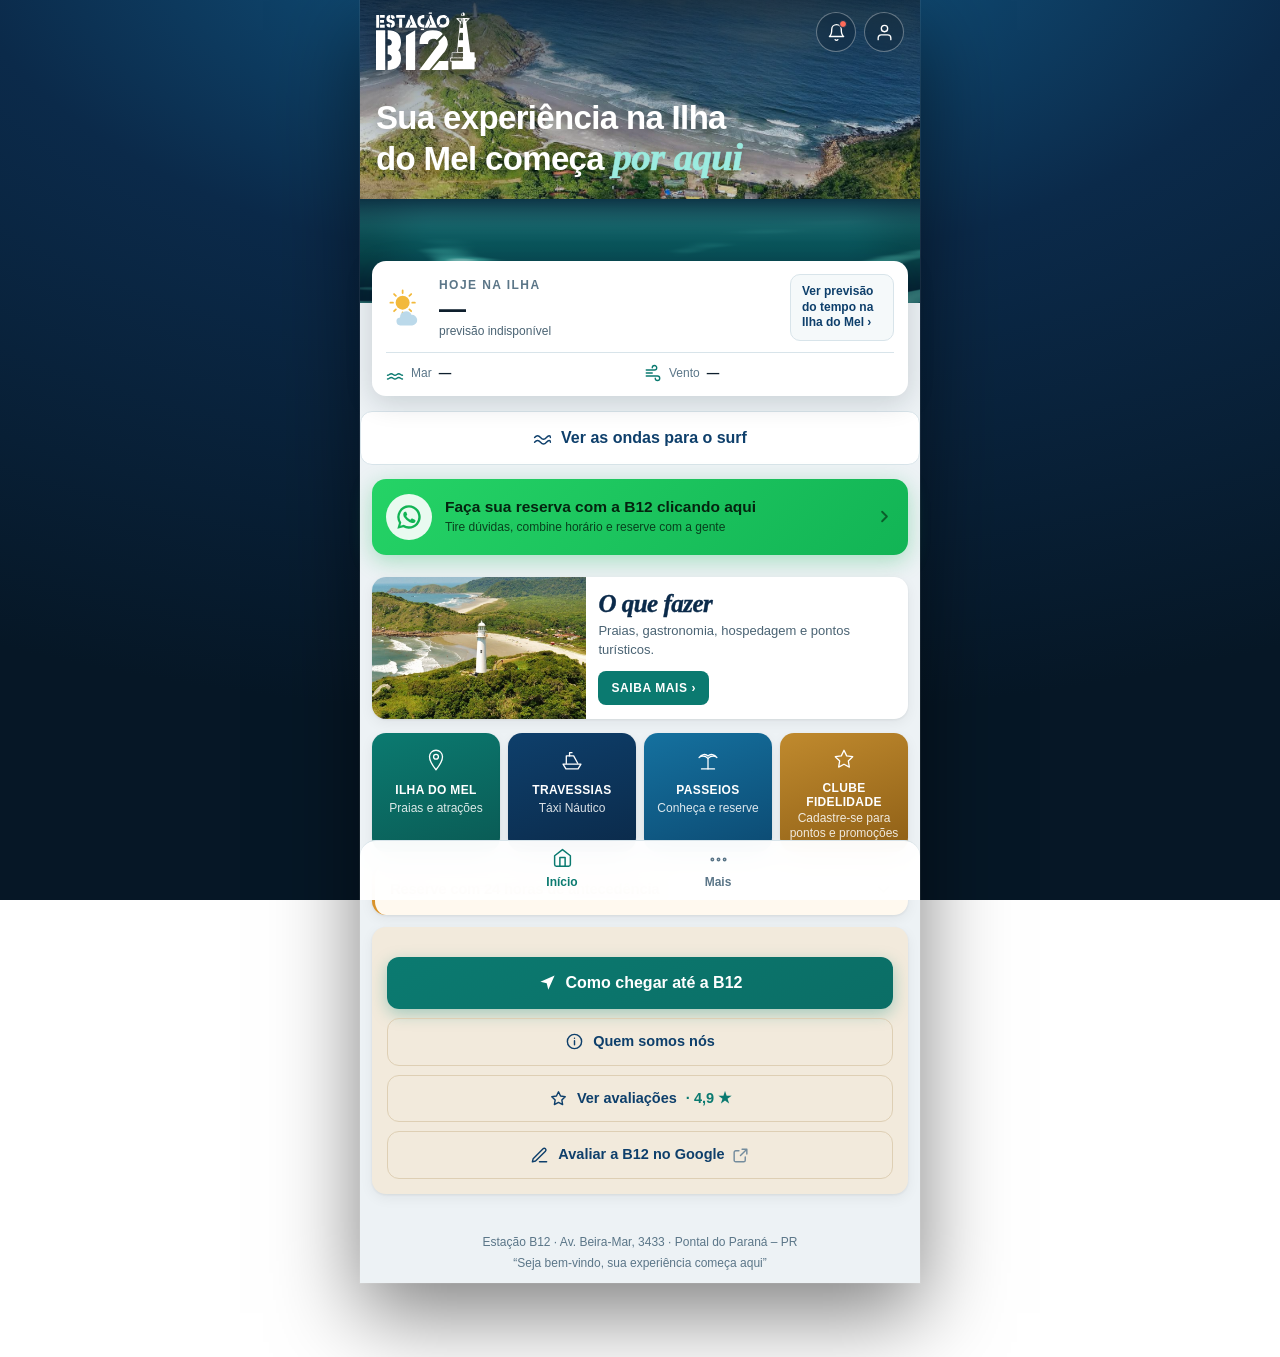
==== commit e7fac053: "Tablet: o painel usa a tela toda, e a IA do estudio sai do app do cliente O app tinha max-width 560p" ====
--- a/index.html
+++ b/index.html
@@ -31,7 +31,7 @@
 <link rel="icon" type="image/png" sizes="32x32" href="favicon-32.png">
 <link rel="icon" type="image/png" sizes="16x16" href="favicon-16.png">
 <link rel="icon" type="image/png" sizes="192x192" href="icon-192.png">
-<link rel="stylesheet" href="estilo.css?v=2.3.1">
+<link rel="stylesheet" href="estilo.css?v=2.3.2">
 </head>
 <body>
 
@@ -471,24 +471,24 @@
     <svg viewBox="0 0 24 24"><circle cx="5" cy="12" r="1.4"/><circle cx="12" cy="12" r="1.4"/><circle cx="19" cy="12" r="1.4"/></svg><span>Mais</span></button>
 </div></nav>
 
-<script src="config.js?v=2.3.1"></script>
-<script src="marca.js?v=2.3.1"></script>
-<script src="dados.js?v=2.3.1"></script>
-<script src="nucleo.js?v=2.3.1"></script>
-<script src="exportar.js?v=2.3.1"></script>
-<script src="oceano.js?v=2.3.1"></script>
-<script src="formularios.js?v=2.3.1"></script>
-<script src="acesso.js?v=2.3.1"></script>
-<script src="mensagens.js?v=2.3.1"></script>
-<script src="turista.js?v=2.3.1"></script>
-<script src="assistente.js?v=2.3.1"></script>
-<script src="adm.js?v=2.3.1"></script>
-<script src="nuvemlogin.js?v=2.3.1"></script>
-<script src="avisos.js?v=2.3.1"></script>
-<script src="agenda.js?v=2.3.1"></script>
-<script src="aparelhos.js?v=2.3.1"></script>
-<script src="sincronia.js?v=2.3.1"></script>
-<script src="tutorial.js?v=2.3.1"></script>
-<script src="app.js?v=2.3.1"></script>
+<script src="config.js?v=2.3.2"></script>
+<script src="marca.js?v=2.3.2"></script>
+<script src="dados.js?v=2.3.2"></script>
+<script src="nucleo.js?v=2.3.2"></script>
+<script src="exportar.js?v=2.3.2"></script>
+<script src="oceano.js?v=2.3.2"></script>
+<script src="formularios.js?v=2.3.2"></script>
+<script src="acesso.js?v=2.3.2"></script>
+<script src="mensagens.js?v=2.3.2"></script>
+<script src="turista.js?v=2.3.2"></script>
+<script src="assistente.js?v=2.3.2"></script>
+<script src="adm.js?v=2.3.2"></script>
+<script src="nuvemlogin.js?v=2.3.2"></script>
+<script src="avisos.js?v=2.3.2"></script>
+<script src="agenda.js?v=2.3.2"></script>
+<script src="aparelhos.js?v=2.3.2"></script>
+<script src="sincronia.js?v=2.3.2"></script>
+<script src="tutorial.js?v=2.3.2"></script>
+<script src="app.js?v=2.3.2"></script>
 </body>
 </html>
--- a/estilo.css
+++ b/estilo.css
@@ -1294,6 +1294,40 @@
 @media (min-width:1100px){ body.adm #adm-corpo .ia-conversa,body.adm #adm-corpo .ia-sugestoes,
   body.adm #adm-corpo .ia-barra,body.adm #adm-corpo .ia-pe{break-inside:avoid} }
 
+/* ============================================== O TABLET (24/11/2026)
+   O Dhalsin instalou no tablet e "ficou tamanho menor". Medido num iPad de
+   820px: o app ocupava 560px com 130px de branco de cada lado, e sem a moldura
+   que o desktop ganha a partir de 900px — ou seja, uma coluna espremida no
+   meio da tela, sem nada explicando o vazio.
+
+   A causa é uma linha só: `.app{max-width:560px}` vale em QUALQUER largura, e
+   o painel só se solta disso a partir de 1100px. Entre 700 e 1099 — que é
+   exatamente a faixa do tablet — ninguém cuidava.
+
+   Agora: o painel usa a tela toda (é onde se trabalha, e tabela e lista
+   agradecem), e o lado do turista cresce até 720px, que enche o tablet sem
+   deixar a linha de texto comprida demais para ler. */
+@media (min-width: 700px) and (max-width: 899px){
+  body:not(.adm) .app{max-width:720px}
+}
+@media (min-width: 700px) and (max-width: 1099px){
+  body.adm .app{max-width:none}
+  body.adm .proto{max-width:none}
+  body.adm .adm-topo{padding-left:18px;padding-right:18px}
+  body.adm .abas{padding-left:18px;padding-right:18px}
+  body.adm .adm-quem{right:18px}
+}
+
+/* o Cadastro em duas colunas a partir de 940px: cabe no tablet deitado, e
+   abaixo disso a ficha e a lista ficariam estreitas demais lado a lado */
+@media (min-width: 940px){
+  body.adm #adm-corpo[data-aba="balcao"]{column-count:auto;display:grid;
+    grid-template-columns:minmax(0,560px) minmax(0,1fr);gap:0 18px;align-items:start}
+  body.adm #adm-corpo[data-aba="balcao"] > *{grid-column:2;break-inside:auto}
+  body.adm #adm-corpo[data-aba="balcao"] .ficha-cartao{grid-column:1;grid-row:1/span 99;
+    margin:12px 0 12px 12px}
+}
+
 @media (min-width: 900px){
   body:not(.adm){background:radial-gradient(120% 90% at 50% -10%,#12608E 0%,#0B2A4A 45%,#061726 100%) fixed}
   body:not(.adm) .proto{max-width:560px;margin:0 auto;border-radius:0 0 12px 12px}
@@ -1325,11 +1359,6 @@
      Coluna de jornal serve para conteúdo que se lê escorrendo; formulário se
      preenche de cima para baixo, numa ordem. Aqui a tela vira duas colunas de
      verdade: a ficha à esquerda, inteira, e o que já passou hoje à direita. */
-  body.adm #adm-corpo[data-aba="balcao"]{column-count:auto;display:grid;
-    grid-template-columns:minmax(0,560px) minmax(0,1fr);gap:0 18px;align-items:start}
-  body.adm #adm-corpo[data-aba="balcao"] > *{grid-column:2;break-inside:auto}
-  body.adm #adm-corpo[data-aba="balcao"] .ficha-cartao{grid-column:1;grid-row:1/span 99;
-    margin:12px 0 12px 12px}
   body.adm #adm-corpo[data-aba="balcao"] .placar{column-span:none}
   body.adm .rodape-nav .in{max-width:640px}
   body.adm .barra-nova{left:50%;right:auto;transform:translateX(-50%);width:640px}
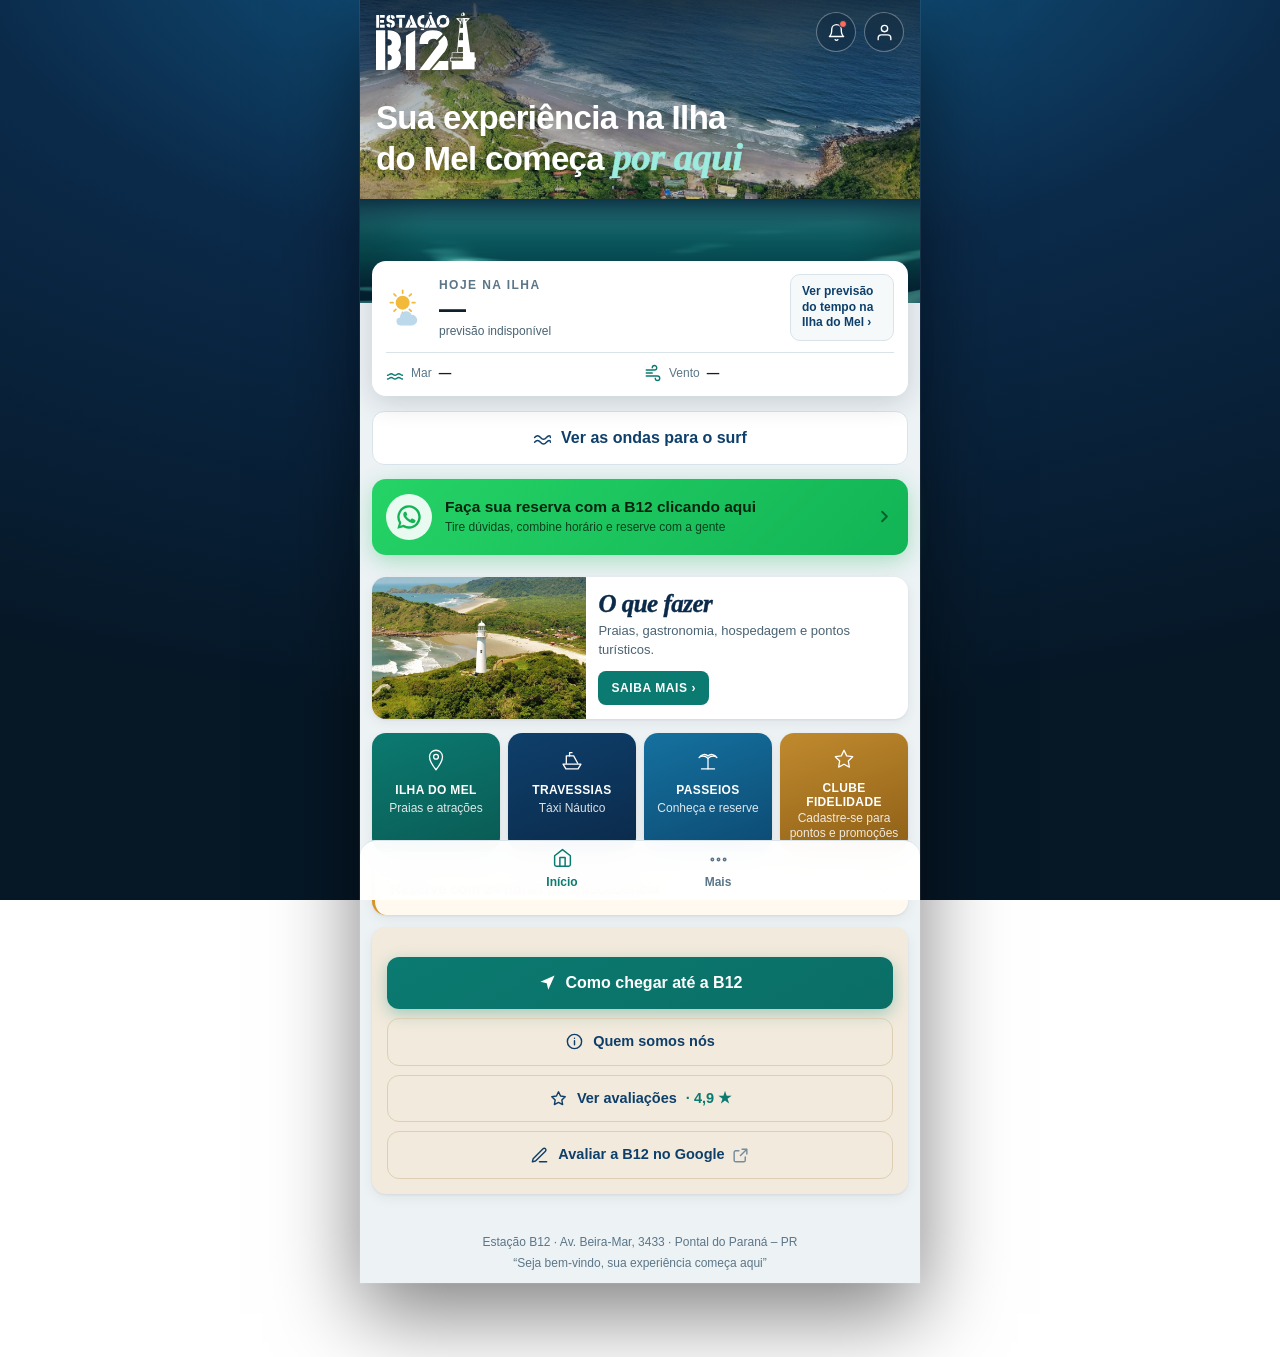
==== commit 1f462f81: "Preco a mao, quem volta no Hoje, aviso por pessoa e dois defeitos de CSS que se anulavam Valor da id" ====
--- a/index.html
+++ b/index.html
@@ -31,7 +31,7 @@
 <link rel="icon" type="image/png" sizes="32x32" href="favicon-32.png">
 <link rel="icon" type="image/png" sizes="16x16" href="favicon-16.png">
 <link rel="icon" type="image/png" sizes="192x192" href="icon-192.png">
-<link rel="stylesheet" href="estilo.css?v=2.3.2">
+<link rel="stylesheet" href="estilo.css?v=2.5.0">
 </head>
 <body>
 
@@ -277,7 +277,7 @@
     </div>
     <div id="bloco-placa" hidden>
       <label>Placa do carro</label>
-      <input id="f-placa" placeholder="ABC1D23" maxlength="8" autocapitalize="characters">
+      <input id="f-placa" autocomplete="off" placeholder="ABC1D23" maxlength="8" autocapitalize="characters">
       <div class="ajuda">Opcional. Com a placa, a B12 já deixa sua vaga separada e dá entrada em um toque quando você chegar.</div>
     </div></div>
 
@@ -304,10 +304,10 @@
 
   <div class="cx"><h3>Como falamos com você</h3>
     <p style="margin-bottom:10px">O código da sua reserva e a confirmação chegam pelo WhatsApp.</p>
-    <label>Seu nome</label><input id="f-nome" placeholder="como podemos te chamar">
-    <label>WhatsApp</label><input id="f-zap" inputmode="tel" placeholder="(41) 90000-0000">
-    <label>E-mail (opcional)</label><input id="f-email" type="email" inputmode="email" placeholder="para receber a confirmação">
-    <label>Instagram (opcional)</label><input id="f-insta" placeholder="sem o @">
+    <label>Seu nome</label><input id="f-nome" autocomplete="name" placeholder="como podemos te chamar">
+    <label>WhatsApp</label><input id="f-zap" autocomplete="tel" inputmode="tel" placeholder="(41) 90000-0000">
+    <label>E-mail (opcional)</label><input id="f-email" autocomplete="email" type="email" inputmode="email" placeholder="para receber a confirmação">
+    <label>Instagram (opcional)</label><input id="f-insta" autocomplete="off" placeholder="sem o @">
     <label class="aceite" style="margin-top:16px"><input type="checkbox" id="f-termos"><span><b>Li e aceito os termos de uso</b><small>Obrigatório para reservar. Seus dados servem para operar a sua viagem.</small></span></label>
     <label class="aceite"><input type="checkbox" id="f-ofertas"><span><b>Quero receber ofertas e novidades da B12</b><small>Opcional. O app funciona igual sem isso. Você pode desistir quando quiser.</small></span></label>
     <div class="folha-erro" id="f-erro" hidden style="margin-top:12px"></div>
@@ -429,6 +429,7 @@
     <div class="adm-quem"><span id="adm-papel">Proprietário</span>
       <button id="b-ajustes" aria-label="Ajustes"><svg viewBox="0 0 24 24"><circle cx="12" cy="12" r="3"/><path d="M19.4 15a1.7 1.7 0 0 0 .3 1.8l.1.1a2 2 0 1 1-2.8 2.8l-.1-.1a1.7 1.7 0 0 0-1.8-.3 1.7 1.7 0 0 0-1 1.5V21a2 2 0 1 1-4 0v-.1a1.7 1.7 0 0 0-1.1-1.5 1.7 1.7 0 0 0-1.8.3l-.1.1a2 2 0 1 1-2.8-2.8l.1-.1a1.7 1.7 0 0 0 .3-1.8 1.7 1.7 0 0 0-1.5-1H3a2 2 0 1 1 0-4h.1a1.7 1.7 0 0 0 1.5-1.1 1.7 1.7 0 0 0-.3-1.8l-.1-.1a2 2 0 1 1 2.8-2.8l.1.1a1.7 1.7 0 0 0 1.8.3H9a1.7 1.7 0 0 0 1-1.5V3a2 2 0 1 1 4 0v.1a1.7 1.7 0 0 0 1 1.5 1.7 1.7 0 0 0 1.8-.3l.1-.1a2 2 0 1 1 2.8 2.8l-.1.1a1.7 1.7 0 0 0-.3 1.8V9a1.7 1.7 0 0 0 1.5 1H21a2 2 0 1 1 0 4h-.1a1.7 1.7 0 0 0-1.5 1z"/></svg></button>
       <button id="b-tutorial" aria-label="Como usar esta tela"><svg viewBox="0 0 24 24" fill="none" stroke="currentColor" stroke-width="2.1" stroke-linecap="round" stroke-linejoin="round"><circle cx="12" cy="12" r="9"/><path d="M9.2 9.3a2.9 2.9 0 0 1 5.6 1c0 1.9-2.8 2.4-2.8 2.4"/><path d="M12 17h.01"/></svg></button>
+      <button id="b-sino" aria-label="Avisos recebidos neste aparelho"><svg viewBox="0 0 24 24" fill="none" stroke="currentColor" stroke-width="2.1" stroke-linecap="round" stroke-linejoin="round"><path d="M18 8a6 6 0 1 0-12 0c0 7-3 9-3 9h18s-3-2-3-9"/><path d="M13.7 21a2 2 0 0 1-3.4 0"/></svg><i id="sino-conta" hidden></i></button>
       <button id="b-sair">Sair</button></div>
     <svg class="logo logo-adm" role="img" aria-label="Estação B12" fill="currentColor" xmlns="http://www.w3.org/2000/svg" xmlns:xlink="http://www.w3.org/1999/xlink" xmlns:inkscape="http://www.inkscape.org/namespaces/inkscape" version="1.1"   viewBox="0 0 351.2 203.6"><defs><clipPath id="clip_1"><path transform="matrix(1,0,0,-1,-122.1,561.69)" d="M122.1 358.09H473.3V561.69H122.1Z" clip-rule="evenodd"/></clipPath><clipPath id="clip_2"><path transform="matrix(1,0,0,-1,-122.1,561.69)" d="M0 841.89H595.28V0H0Z"/></clipPath></defs><g clip-path="url(#clip_1)"><g inkscape:groupmode="layer" inkscape:label="Layer 1"><path transform="matrix(1,0,0,-1,-122.1,561.69)" d="M136.31 516.95H152.72V506.8H136.31ZM136.31 534.01H150.1V523.86H136.31ZM136.31 551.4H152.72V541.25H136.31ZM122.85 551.4H133.31V506.8H122.85Z"/><g clip-path="url(#clip_2)"><path transform="matrix(1,0,0,-1,52.83,10.17)" d="M0 0C8.93-.121 13.44-4.06 13.52-11.82L3.72-14.92C3.76-12.08 2.54-10.54 .062-10.3ZM-2.89-44.55C-11.76-44.55-16.24-40.67-16.32-32.9L-6.52-29.81C-6.56-32.64-5.35-34.18-2.89-34.42ZM-2.86 0V-10.24C-4.71-10.44-5.66-11.43-5.72-13.22-5.7-14.97-4.86-16.05-3.18-16.47L4.56-18.88C10.55-20.75 13.54-24.89 13.52-31.32 13.49-40.31 8.99-44.78 0-44.72V-34.57C2-34.53 3.03-33.52 3.06-31.53 3.08-29.89 2.17-28.91 .297-28.59L-7.77-26.08C-13.49-24.16-16.34-19.99-16.32-13.58-16.3-4.57-11.81-.043-2.86 0"/><path transform="matrix(1,0,0,-1,81.18,23.24)" d="M0 0H10.51V-31.59L0-31.62ZM-10.27 13.07 20.9 13.1V2.8H-10.3Z"/><path transform="matrix(1,0,0,-1,121.49,10.17)" d="M0 0 4.14-.089 23.79-44.81-4.59-44.84 .713-34.33 6.52-34.3-3.37-8.93ZM-5.33-11.88 .804-27.52-7.26-44.84-19.5-44.81Z"/><path transform="matrix(1,0,0,-1,169.51,20.8)" d="M0 0C-9.09-.019-13.62-3.99-13.62-11.91-13.61-19.83-9.05-23.78 .03-23.76L.061-34.09C-16.12-34.11-24.18-26.68-24.15-11.79-24.11 3.1-16.04 10.55 .03 10.57Z"/><path transform="matrix(1,0,0,-1,189.92,10.17)" d="M0 0 4.13-.089 23.78-44.81-4.59-44.84 .713-34.33 6.52-34.3-3.37-8.93ZM-5.33-11.88 .797-27.52-7.27-44.84-19.51-44.81Z"/><path transform="matrix(1,0,0,-1,235.14,54.74)" d="M0 0C-6.83-.022-11.76 1.83-14.8 5.57L-7.44 13.19C-6.13 11.4-3.58 10.46 .237 10.36 7.72 11.17 11.59 15.18 11.85 22.39 11.65 26.08 10.87 28.53 9.52 29.75L17 37.22C20.08 34.12 21.87 29.18 22.39 22.39 21.89 8.12 14.43 .654 0 0M.47 44.54C7.3 44.58 12.27 42.63 15.39 38.7L7.92 31.35C6.61 33.16 4.05 34.11 .237 34.21-6.99 33.87-10.86 29.86-11.38 22.18-11.18 18.49-10.4 16.04-9.05 14.82L-16.44 7.14C-19.6 10.38-21.42 15.39-21.92 22.18-21.22 36.31-13.76 43.77 .47 44.54"/><path transform="matrix(1,0,0,-1,41.01,118.31)" d="M0 0C9.65 .312 14.44 4.24 14.39 11.79 14.32 19.34 9.53 23.33 0 23.77V53.93C31.18 53.93 46.78 39.88 46.78 11.79 46.47-1.52 43.25-10.8 37.13-16.06 43.25-21.2 46.47-30.48 46.78-43.91 46.78-70.52 31.18-84.31 0-85.31V-54.21C9.65-53.9 14.44-49.97 14.39-42.42 14.32-34.87 9.53-30.88 0-30.44ZM-41.03 53.93H-8.63V-85.03H-41.03Z"/><path transform="matrix(1,0,0,-1,105.15,83.03)" d="M0 0 32.39 18.65V-120.3H0Z"/><path transform="matrix(1,0,0,-1,222.01,171.77)" d="M0 0H31.83V-31.75H-26.83ZM-22.47 107.39C-3.4 106.65 8.2 102.44 12.35 94.77L-8.35 73.6C-10.15 75.77-14.67 77.07-21.91 77.5-33.6 76.64-39.45 70.57-39.45 59.3H-69.34C-69.4 91.55-53.77 107.57-22.47 107.39M17.54 89.48C25.89 82.36 30.1 71.47 30.16 56.81 25.47 41.95 19.58 31.55 12.53 25.61L-34.8-31.75H-70.17L-8.08 50.77C-1.39 57.33 .308 62.93-2.97 67.57Z"/><path transform="matrix(1,0,0,-1,321.95,25.6)" d="M0 0C-2.68 0-4.32 .14-5.94-.055-6.97-.179-8.86 1-8.85-1.28-8.83-2.58-9.71-4.41-8.23-5.12-6.91-5.77-5.3-5.41-4.14-3.95-3.19-2.76-1.92-1.81 0 0M-31.75 0C-31.94-.325-32.11-.643-32.3-.968-31.03-2.04-29.52-2.94-28.52-4.24-27.15-6.02-25.26-5.57-23.98-5.09-22.27-4.46-23.12-2.35-23.29-1.02-23.52 .903-25.34-.154-26.44-.048-28.2 .125-29.99 0-31.75 0M-16.58-12.52C-16.47-12.51-16.34-12.5-16.22-12.49-16.22-10.29-16.23-8.09-16.22-5.88-16.2-3.18-15.14 .273-16.43 2.01-17.89 4.02-21.53 2.48-24.22 2.59-26.16 2.67-28.11 2.6-30.05 2.58-32.21 2.56-34.4 2.74-36.46 1.92-30.91 1.71-25.37 1.52-19.85 1.79-16.98 1.93-16.4 .918-16.53-1.66-16.74-5.27-16.58-8.9-16.58-12.52M-24.89-8.59C-21.23-10.94-22.23-13.55-22.34-16.57-23.46-15.73-24.23-15.15-25.24-14.4-25.56-18.88-25.52-23.08-26.29-27.13-26.89-30.28-25.89-30.42-23.26-30.34-16.4-30.1-16.39-30.24-16.36-23.44-16.36-23.06-16.36-22.66-16.35-22.27-16.26-15.41-19.95-8.94-18.45-1.91-18.3-1.27-18.12-.272-19.29-.111-20.65 .071-20.68-.949-20.75-1.86-20.85-3.15-21.02-4.47-20.94-5.76-20.81-7.83-21.66-8.88-24.89-8.59M-26.02-115.06C-23.94-115.06-21.87-114.97-19.81-115.08-17.52-115.2-16.56-114.46-16.7-111.97-16.92-108.1-16.88-104.2-16.71-100.33-16.64-98.36-17.09-97.48-19.21-97.53-23.22-97.64-27.24-97.63-31.25-97.55-32.86-97.51-33.42-98.02-33.49-99.68-33.62-102.49-33.94-105.31-34.4-108.09-35.54-115.07-35.59-115.06-28.73-115.06-27.83-115.06-26.93-115.06-26.02-115.06M-16.74-60.62H-16.67C-16.67-56.99-16.65-53.35-16.71-49.72-16.71-48.98-15.97-47.72-17.57-47.69-20.8-47.63-24.05-47.66-27.29-47.69-28.09-47.69-28.34-48.34-28.41-49.03-29.19-56.47-29.94-63.92-30.75-71.36-30.96-73.35-29.99-73.82-28.26-73.79-25.14-73.71-22.02-73.64-18.92-73.76-17.14-73.83-16.68-73.14-16.71-71.52-16.78-67.89-16.74-64.26-16.74-60.62M-37.69-145.89H-22.89C-16.85-145.88-17.04-145.86-16.73-139.94-16.58-137.15-17.34-136.62-19.98-136.67-31.02-136.83-42.06-136.75-53.1-136.76-59.13-136.76-58.98-136.77-59.09-142.99-59.13-145.5-58.34-146-56.01-145.94-49.9-145.78-43.8-145.89-37.69-145.89M-35.39-134.54V-134.56C-30.45-134.56-25.51-134.43-20.57-134.61-17.65-134.72-16.23-133.81-16.33-130.74-16.44-127.36-16.37-123.98-16.34-120.61-16.33-118.46-16.94-117.41-19.52-117.45-30.39-117.69-41.25-117.75-52.12-117.63-54.26-117.61-54.14-118.66-54.15-119.95-54.19-123.85-54.02-127.76-54.23-131.64-54.37-133.96-53.45-134.58-51.37-134.56-46.05-134.5-40.72-134.54-35.39-134.54M-15.89-175.78C-28.27-175.78-40.64-175.71-53-175.85-55.61-175.88-56.21-175.12-56.15-172.61-55.97-165.59-56.18-158.56-56.03-151.53-55.98-149.18-56.53-148.03-59.02-148.46-61.25-148.86-61.59-147.68-61.49-145.81-61.35-143.34-61.3-140.85-61.49-138.4-61.69-135.6-61.55-133.5-57.79-134.15-55.65-134.52-56.07-132.76-56.05-131.55-56.03-127.25-55.94-122.94-56.11-118.66-56.21-116.23-55.63-115.21-52.95-115.38-48.93-115.62-44.87-115.27-40.85-115.5-38.29-115.65-37.4-114.61-37.22-112.3-36.46-102.92-35.77-93.54-34.83-84.17-33.66-72.26-32.2-60.38-31.01-48.46-30.09-39.22-29.41-29.96-28.6-20.72-28.52-19.83-28.23-18.96-28.12-18.08-27.63-14.1-27.06-10.3-30.96-7.21-33.73-5.01-35.2-1.37-38.6 .343-39.49 .792-39.8 1.75-39.43 2.7-38.92 4-37.79 4.11-36.55 4.1-27.88 4.08-19.21 4.1-10.53 4.1-5.98 4.1-1.42 4.1 3.13 4.08 4.39 4.08 5.89 4.46 6.36 2.74 6.76 1.29 5.81 .653 4.73-.21 1.26-2.95-1.75-6.27-4.18-9.91-5.76-12.27-4.21-15.32-3.97-18-3.28-25.26-2.06-32.47-1.09-39.7 .174-49.25 1.41-58.81 2.61-68.36 3.5-75.26 4.31-82.16 5.17-89.05 6.19-97.35 7.3-105.64 8.24-113.95 8.42-115.55 9.26-115.44 10.32-115.44 13.96-115.43 17.61-115.54 21.25-115.39 23.47-115.32 24.48-115.61 24.29-118.31 23.95-122.71 24.23-127.15 24.22-131.58 24.22-133.02 24.02-134.57 26.31-134.19 28.28-133.86 28.71-134.88 28.63-136.63 28.52-139.24 28.58-141.85 28.6-144.45 28.63-146.59 29.25-148.95 25.55-148.57 23.97-148.42 24.31-150.2 24.31-151.31 24.29-158.34 24.17-165.37 24.36-172.39 24.43-175.17 23.51-175.87 20.81-175.84 8.58-175.71-3.66-175.78-15.89-175.78" fill-rule="evenodd"/><path transform="matrix(1,0,0,-1,305.44,8.2)" d="M0 0C-.486 .662 .852 3.59-1.68 3.39-4.69 3.15-3.48-.176-4.22-2.05-4.87-3.72-3.03-2.99-2.25-3.14-.311-3.52 .746-2.87 0 0M-.507-4.91C-1.41-4.91-2.35-4.76-3.22-4.93-6.4-5.55-6.83-3.93-6.68-1.26-6.41 3.66 .338 8.18 3.7 5.14 5.8 3.24 6.86-.358 5.98-3.61 5.3-6.14 2.96-4.46 1.44-4.88 .828-5.04 .142-4.91-.507-4.91" fill-rule="evenodd"/><path transform="matrix(1,0,0,-1,168.55,58.49)" d="M0 0V-4.41H-11.96L-10.35 0Z"/><path transform="matrix(1,0,0,-1,196.34,1.56)" d="M0 0V-4.35H-11.77L-10.2 0Z"/></g></g></g></svg>
     <h2>Painel do proprietário</h2>
@@ -471,24 +472,24 @@
     <svg viewBox="0 0 24 24"><circle cx="5" cy="12" r="1.4"/><circle cx="12" cy="12" r="1.4"/><circle cx="19" cy="12" r="1.4"/></svg><span>Mais</span></button>
 </div></nav>
 
-<script src="config.js?v=2.3.2"></script>
-<script src="marca.js?v=2.3.2"></script>
-<script src="dados.js?v=2.3.2"></script>
-<script src="nucleo.js?v=2.3.2"></script>
-<script src="exportar.js?v=2.3.2"></script>
-<script src="oceano.js?v=2.3.2"></script>
-<script src="formularios.js?v=2.3.2"></script>
-<script src="acesso.js?v=2.3.2"></script>
-<script src="mensagens.js?v=2.3.2"></script>
-<script src="turista.js?v=2.3.2"></script>
-<script src="assistente.js?v=2.3.2"></script>
-<script src="adm.js?v=2.3.2"></script>
-<script src="nuvemlogin.js?v=2.3.2"></script>
-<script src="avisos.js?v=2.3.2"></script>
-<script src="agenda.js?v=2.3.2"></script>
-<script src="aparelhos.js?v=2.3.2"></script>
-<script src="sincronia.js?v=2.3.2"></script>
-<script src="tutorial.js?v=2.3.2"></script>
-<script src="app.js?v=2.3.2"></script>
+<script src="config.js?v=2.5.0"></script>
+<script src="marca.js?v=2.5.0"></script>
+<script src="dados.js?v=2.5.0"></script>
+<script src="nucleo.js?v=2.5.0"></script>
+<script src="exportar.js?v=2.5.0"></script>
+<script src="oceano.js?v=2.5.0"></script>
+<script src="formularios.js?v=2.5.0"></script>
+<script src="acesso.js?v=2.5.0"></script>
+<script src="mensagens.js?v=2.5.0"></script>
+<script src="turista.js?v=2.5.0"></script>
+<script src="assistente.js?v=2.5.0"></script>
+<script src="adm.js?v=2.5.0"></script>
+<script src="nuvemlogin.js?v=2.5.0"></script>
+<script src="avisos.js?v=2.5.0"></script>
+<script src="agenda.js?v=2.5.0"></script>
+<script src="aparelhos.js?v=2.5.0"></script>
+<script src="sincronia.js?v=2.5.0"></script>
+<script src="tutorial.js?v=2.5.0"></script>
+<script src="app.js?v=2.5.0"></script>
 </body>
 </html>
--- a/estilo.css
+++ b/estilo.css
@@ -267,6 +267,14 @@
   border-color:var(--noite-risco);color:var(--gelo)}
 input:focus,select:focus{border-color:var(--turq-500)}
 .par{display:grid;grid-template-columns:repeat(2,minmax(0,1fr));gap:10px}
+/* 24/11/2026: data, hora e o valor daquele trecho na mesma linha. No celular
+   estreito o valor desce para a linha de baixo, inteiro, em vez de espremer
+   três caixas que ninguém acerta com o dedo. */
+.trio{display:grid;grid-template-columns:minmax(0,1.15fr) minmax(0,.8fr) minmax(0,.85fr);gap:10px}
+@media (max-width:430px){
+  .trio{grid-template-columns:repeat(2,minmax(0,1fr))}
+  .trio>div:nth-child(3){grid-column:1 / -1}
+}
 .contador{display:flex;align-items:center;gap:13px}
 .contador button{width:46px;height:46px;border-radius:12px;border:1px solid var(--risco);
   background:var(--carta);font-size:22px;font-weight:600;color:var(--azul-700);
@@ -368,7 +376,7 @@
 .adm-topo>*:not(canvas){position:relative}
 .adm-topo .rot{font-size:12px;letter-spacing:.2em;text-transform:uppercase;opacity:.72;font-weight:700}
 .adm-topo h2{font-size:17px;margin-top:1px;line-height:1.15}
-.adm-topo p{font-size:12px;opacity:.78;margin-top:2px;display:none}}
+.adm-topo p{font-size:12px;opacity:.78;margin-top:2px;display:none}
 @media (min-width:720px){ .adm-topo p{display:block} }
 
 /* a tira de abas: o esmaecido na direita avisa que tem mais coisa para o lado */
@@ -1938,6 +1946,14 @@
     justify-content:flex-end;margin-bottom:4px}
   .adm-topo h2{display:none}
   .logo-adm{height:20px;margin-bottom:2px}
+}
+/* ^ 24/11/2026: esta chave NÃO EXISTIA. O @media (max-width:719px) acima
+   ficava aberto até o fim do arquivo, e TUDO que foi escrito depois dele
+   desde 12/11 — .btn.solto, o rodapé dos créditos do assistente, a lista de
+   quem volta — só valia em tela de até 719px. No tablet e no computador
+   essas regras simplesmente não existiam, e a tela saía desmontada sem
+   nenhum erro em lugar nenhum. Foi assim que eu descobri: medindo o
+   `display` de um elemento no navegador em vez de confiar no arquivo. */
 
 /* =====================================================================
    12/11/2026 — AS TRÊS TELAS QUE ROLAVAM DE LADO NO CELULAR
@@ -1959,3 +1975,66 @@
    tela com `margin:12px` vira 100% + 24px. Por isso existe `.btn.solto`.
    ===================================================================== */
 .btn.solto{width:calc(100% - 24px);margin:15px 12px 0}
+
+/* de qual conta sai o dinheiro do assistente — a linha que faltava para o
+   número grande dos créditos parar de parecer uma carteira (24/11/2026) */
+.ia-credito-dono{margin-top:9px;padding-top:9px;border-top:1px solid var(--noite-risco);
+  font-size:12px;line-height:1.4;color:var(--gelo-3)}
+.ia-credito-dono b{color:var(--gelo);font-weight:700}
+body:not(.adm) .ia-credito-dono{border-top-color:var(--risco);color:var(--tinta-3)}
+body:not(.adm) .ia-credito-dono b{color:var(--tinta)}
+
+/* quem volta amanhã, na tela Hoje — o recado das 24 h (24/11/2026) */
+.va-lista{display:flex;flex-direction:column;gap:7px;margin-top:11px}
+.va-linha{display:flex;align-items:center;gap:9px;padding:9px 10px;border-radius:11px;
+  background:var(--noite-3);border:1px solid var(--noite-risco)}
+.va-linha.feito{opacity:.62}
+.va-nome{flex:1;min-width:0;text-align:left;background:none;border:0;padding:0;color:inherit}
+.va-nome b{display:block;font-size:13.5px;line-height:1.25}
+.va-nome small{display:block;font-size:12px;color:var(--gelo-3);margin-top:2px}
+.va-bts{display:flex;gap:6px;flex-shrink:0}
+@media (max-width:430px){
+  .va-linha{flex-direction:column;align-items:stretch}
+  .va-bts{justify-content:flex-end}
+}
+body:not(.adm) .va-linha{background:var(--carta-2);border-color:var(--risco)}
+body:not(.adm) .va-nome small{color:var(--tinta-3)}
+
+/* o texto da mensagem, editável antes de mandar (24/11/2026) */
+.balao-edit{display:block;width:100%;resize:vertical;min-height:160px;
+  font:inherit;line-height:1.5;white-space:pre-wrap}
+.balao-edit:focus{outline:2px solid var(--turq-500);outline-offset:1px}
+
+/* escolher quem recebe: a lista com caixas (24/11/2026) */
+.mp-cab{display:flex;align-items:center;justify-content:space-between;gap:10px;margin-bottom:8px}
+.mp-cab b{font-size:12.5px;color:var(--gelo-3);font-weight:700}
+.mp-lista{display:flex;flex-direction:column;gap:6px;max-height:40vh;overflow-y:auto;
+  -webkit-overflow-scrolling:touch;padding-right:2px}
+.mp-linha{display:flex;align-items:center;gap:10px;padding:10px;border-radius:11px;
+  background:var(--noite-3);border:1px solid var(--noite-risco);cursor:pointer;min-height:44px}
+.mp-linha input{width:20px;height:20px;flex-shrink:0;accent-color:var(--turq-500)}
+.mp-txt{flex:1;min-width:0}
+.mp-txt b{display:block;font-size:13.5px;line-height:1.25}
+.mp-txt small{display:block;font-size:12px;color:var(--gelo-3);margin-top:2px}
+.mp-bts{display:grid;grid-template-columns:repeat(3,minmax(0,1fr));gap:8px;margin:0}
+.mp-bts .btn:disabled{opacity:.42}
+@media (max-width:430px){ .mp-bts{grid-template-columns:minmax(0,1fr)} }
+body:not(.adm) .mp-linha{background:var(--carta-2);border-color:var(--risco)}
+body:not(.adm) .mp-txt small{color:var(--tinta-3)}
+
+/* o sininho e a caixa de avisos deste aparelho (24/11/2026) */
+#b-sino{position:relative}
+#b-sino i{position:absolute;top:-3px;right:-4px;min-width:16px;height:16px;padding:0 3px;
+  border-radius:9px;background:var(--ruim);color:#fff;font-size:12px;font-weight:800;
+  font-style:normal;line-height:16px;text-align:center;box-shadow:0 0 0 2px var(--noite-1)}
+.sino-lista{display:flex;flex-direction:column;gap:9px}
+.sino-item{padding:11px 12px;border-radius:12px;background:var(--noite-3);
+  border:1px solid var(--noite-risco)}
+.sino-item.novo{border-color:var(--turq-600);background:var(--noite-2)}
+.sino-topo{display:flex;align-items:baseline;justify-content:space-between;gap:10px;margin-bottom:4px}
+.sino-topo b{font-size:13.5px;line-height:1.25}
+.sino-topo span{font-size:12px;color:var(--gelo-3);white-space:nowrap;flex:none}
+.sino-item p{font-size:13px;line-height:1.45;color:var(--gelo-2)}
+body:not(.adm) .sino-item{background:var(--carta-2);border-color:var(--risco)}
+body:not(.adm) .sino-topo span{color:var(--tinta-3)}
+body:not(.adm) .sino-item p{color:var(--tinta-2)}
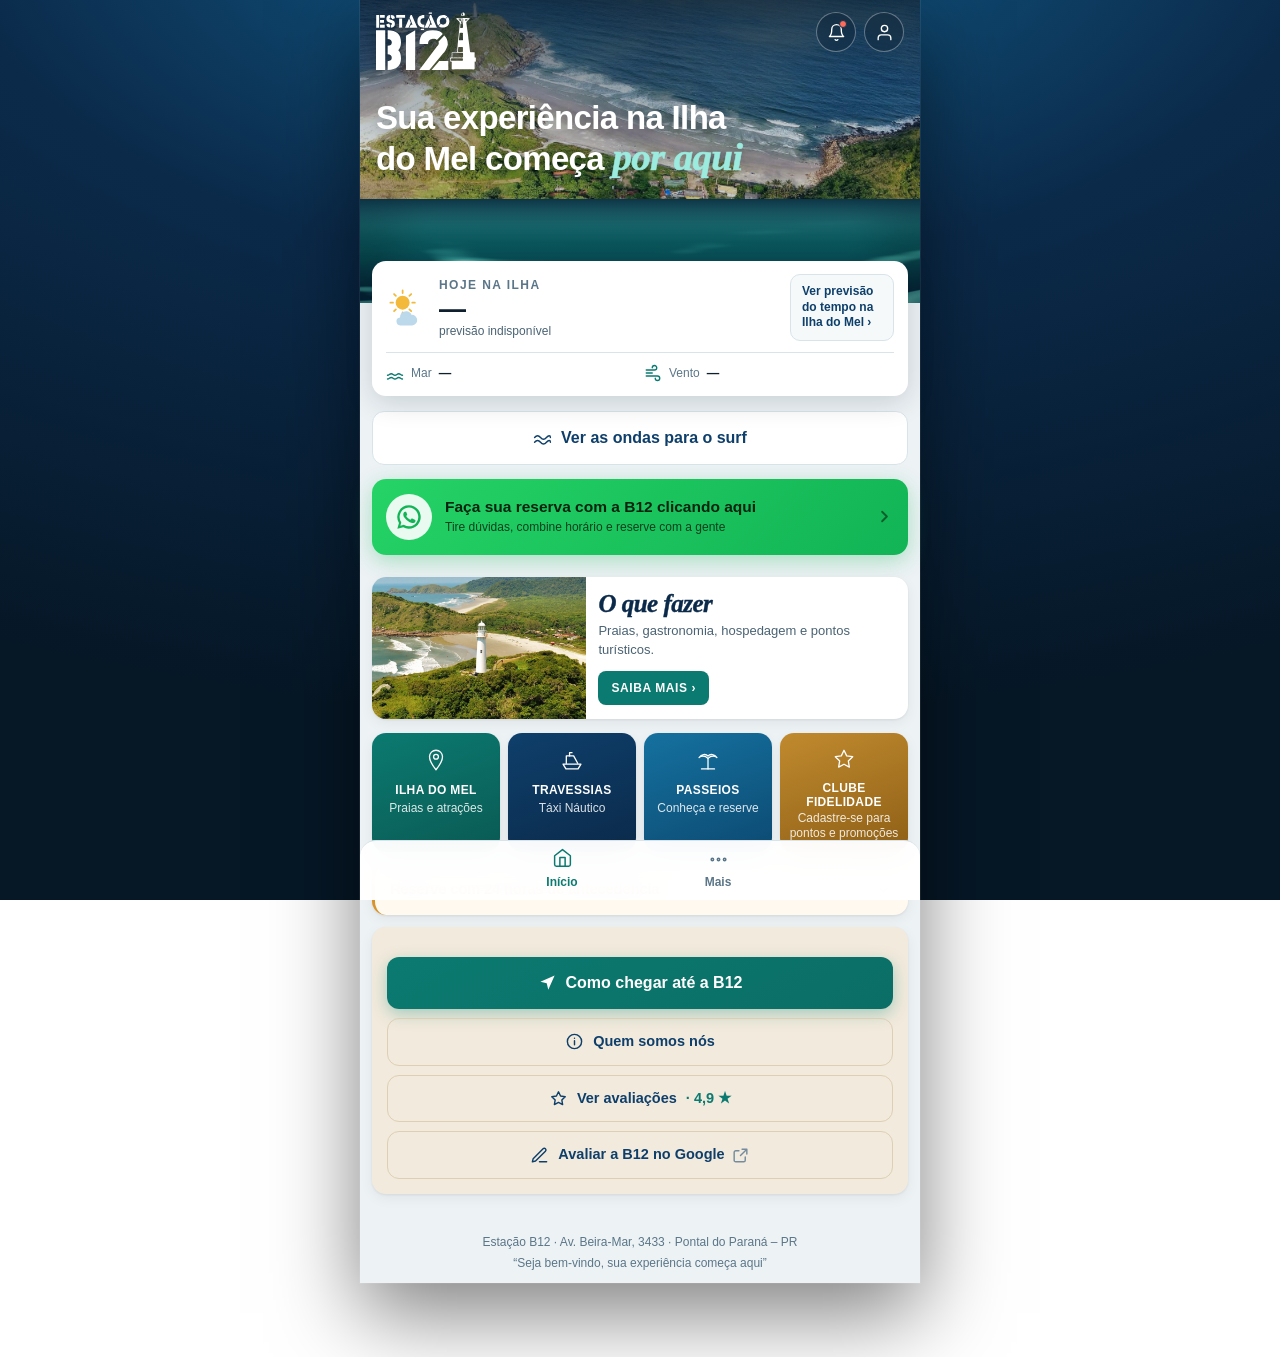
==== commit 20866243: "Falar com o cliente num lugar so, diaria conta os dois dias, ida eliminada Mensagem e notificacao vi" ====
--- a/index.html
+++ b/index.html
@@ -31,7 +31,7 @@
 <link rel="icon" type="image/png" sizes="32x32" href="favicon-32.png">
 <link rel="icon" type="image/png" sizes="16x16" href="favicon-16.png">
 <link rel="icon" type="image/png" sizes="192x192" href="icon-192.png">
-<link rel="stylesheet" href="estilo.css?v=2.5.0">
+<link rel="stylesheet" href="estilo.css?v=2.7.0">
 </head>
 <body>
 
@@ -472,24 +472,24 @@
     <svg viewBox="0 0 24 24"><circle cx="5" cy="12" r="1.4"/><circle cx="12" cy="12" r="1.4"/><circle cx="19" cy="12" r="1.4"/></svg><span>Mais</span></button>
 </div></nav>
 
-<script src="config.js?v=2.5.0"></script>
-<script src="marca.js?v=2.5.0"></script>
-<script src="dados.js?v=2.5.0"></script>
-<script src="nucleo.js?v=2.5.0"></script>
-<script src="exportar.js?v=2.5.0"></script>
-<script src="oceano.js?v=2.5.0"></script>
-<script src="formularios.js?v=2.5.0"></script>
-<script src="acesso.js?v=2.5.0"></script>
-<script src="mensagens.js?v=2.5.0"></script>
-<script src="turista.js?v=2.5.0"></script>
-<script src="assistente.js?v=2.5.0"></script>
-<script src="adm.js?v=2.5.0"></script>
-<script src="nuvemlogin.js?v=2.5.0"></script>
-<script src="avisos.js?v=2.5.0"></script>
-<script src="agenda.js?v=2.5.0"></script>
-<script src="aparelhos.js?v=2.5.0"></script>
-<script src="sincronia.js?v=2.5.0"></script>
-<script src="tutorial.js?v=2.5.0"></script>
-<script src="app.js?v=2.5.0"></script>
+<script src="config.js?v=2.7.0"></script>
+<script src="marca.js?v=2.7.0"></script>
+<script src="dados.js?v=2.7.0"></script>
+<script src="nucleo.js?v=2.7.0"></script>
+<script src="exportar.js?v=2.7.0"></script>
+<script src="oceano.js?v=2.7.0"></script>
+<script src="formularios.js?v=2.7.0"></script>
+<script src="acesso.js?v=2.7.0"></script>
+<script src="mensagens.js?v=2.7.0"></script>
+<script src="turista.js?v=2.7.0"></script>
+<script src="assistente.js?v=2.7.0"></script>
+<script src="adm.js?v=2.7.0"></script>
+<script src="nuvemlogin.js?v=2.7.0"></script>
+<script src="avisos.js?v=2.7.0"></script>
+<script src="agenda.js?v=2.7.0"></script>
+<script src="aparelhos.js?v=2.7.0"></script>
+<script src="sincronia.js?v=2.7.0"></script>
+<script src="tutorial.js?v=2.7.0"></script>
+<script src="app.js?v=2.7.0"></script>
 </body>
 </html>
--- a/estilo.css
+++ b/estilo.css
@@ -2018,7 +2018,14 @@
 .mp-txt small{display:block;font-size:12px;color:var(--gelo-3);margin-top:2px}
 .mp-bts{display:grid;grid-template-columns:repeat(3,minmax(0,1fr));gap:8px;margin:0}
 .mp-bts .btn:disabled{opacity:.42}
-@media (max-width:430px){ .mp-bts{grid-template-columns:minmax(0,1fr)} }
+/* no celular, três botões empilhados comiam a tela e empurravam a lista de
+   gente para fora. O WhatsApp é o caminho principal — fica inteiro em cima;
+   os outros dois dividem a linha de baixo (24/11/2026). */
+@media (max-width:430px){
+  .mp-bts{grid-template-columns:repeat(2,minmax(0,1fr))}
+  .mp-bts .btn:first-child{grid-column:1 / -1}
+  .mp-lista{max-height:30vh}
+}
 body:not(.adm) .mp-linha{background:var(--carta-2);border-color:var(--risco)}
 body:not(.adm) .mp-txt small{color:var(--tinta-3)}
 
@@ -2038,3 +2045,8 @@
 body:not(.adm) .sino-item{background:var(--carta-2);border-color:var(--risco)}
 body:not(.adm) .sino-topo span{color:var(--tinta-3)}
 body:not(.adm) .sino-item p{color:var(--tinta-2)}
+
+/* o aviso com o conserto dentro: problema e botão encostados, não em
+   dois lugares da mesma tela (24/11/2026) */
+.mp-pessoal{margin:0 0 10px}
+.mp-pessoal .btn{margin:10px 0 0}
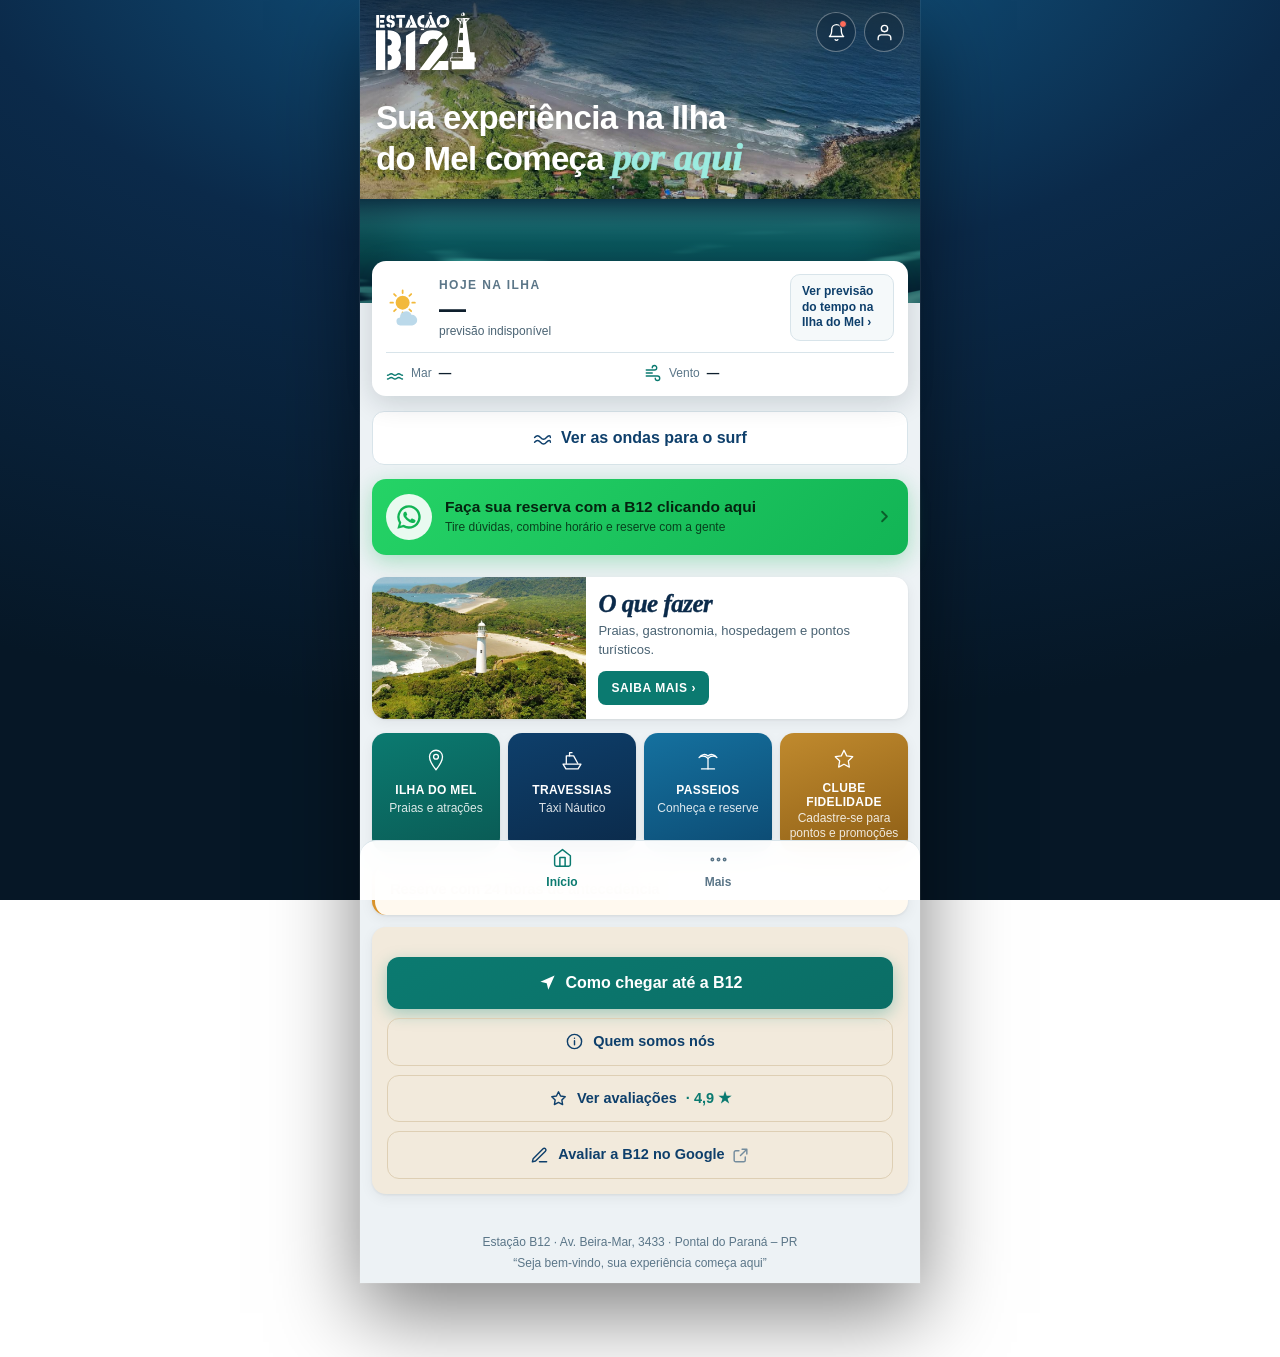
==== commit 2b163011: "Sininho, falar com o cliente num lugar so, diaria conta os dois dias, ida eliminada O aviso no celul" ====
--- a/index.html
+++ b/index.html
@@ -31,7 +31,7 @@
 <link rel="icon" type="image/png" sizes="32x32" href="favicon-32.png">
 <link rel="icon" type="image/png" sizes="16x16" href="favicon-16.png">
 <link rel="icon" type="image/png" sizes="192x192" href="icon-192.png">
-<link rel="stylesheet" href="estilo.css?v=2.7.0">
+<link rel="stylesheet" href="estilo.css?v=2.8.0">
 </head>
 <body>
 
@@ -265,15 +265,24 @@
     <select id="f-destino"></select>
   </div>
 
-  <div class="cx"><h3>Táxi Náutico e Estacionamento</h3><p style="margin-bottom:4px">A travessia de ida e volta e, logo abaixo, o estacionamento — se você vier de carro.</p>
-    <div class="escolhas" id="escolhas-produto" style="margin-top:10px"></div>
-
-    <h3 style="margin:20px 0 5px">Vai deixar o carro com a gente?</h3>
+  <!-- 24/11/2026, "tirar as infos de táxi náutico e estacionamento": o cartão do
+       serviço era uma escolha de um item só, e os dois diziam "sob consulta" — um
+       número que não é número, ocupando a tela de quem está reservando. A B12 opera
+       UM serviço: quem abre o app já sabe que é a travessia. O valor se combina no
+       WhatsApp, e isso continua dito uma vez, embaixo.
+
+       O cartão do produto sai da vista, mas o #escolhas-produto FICA no HTML: o
+       turista.js escreve nele toda vez que recalcula, e tirar o elemento quebraria
+       a tela inteira na linha seguinte. -->
+  <div class="cx">
+    <div class="escolhas" id="escolhas-produto" hidden></div>
+
+    <h3 style="margin:0 0 5px">Vai deixar o carro com a gente?</h3>
     <div class="escolhas" style="margin-top:10px">
       <button class="escolha on" id="est-nao"><div><b>Não precisa</b>
         <small>vou de carona, de ônibus ou já tenho onde deixar</small></div></button>
       <button class="escolha" id="est-sim"><div><b>Sim, quero estacionamento</b>
-        <small id="est-txt">—</small></div><span class="vv" id="est-val">—</span></button>
+        <small id="est-txt">—</small></div><span class="vv" id="est-val" hidden></span></button>
     </div>
     <div id="bloco-placa" hidden>
       <label>Placa do carro</label>
@@ -311,7 +320,10 @@
     <label class="aceite" style="margin-top:16px"><input type="checkbox" id="f-termos"><span><b>Li e aceito os termos de uso</b><small>Obrigatório para reservar. Seus dados servem para operar a sua viagem.</small></span></label>
     <label class="aceite"><input type="checkbox" id="f-ofertas"><span><b>Quero receber ofertas e novidades da B12</b><small>Opcional. O app funciona igual sem isso. Você pode desistir quando quiser.</small></span></label>
     <div class="folha-erro" id="f-erro" hidden style="margin-top:12px"></div>
-    <button class="btn pri" id="b-reservar">Pedir minha reserva</button>
+    <!-- 24/11/2026: "aqui é pra pôr ícone do WhatsApp e texto: pedir meu orçamento".
+         E é mais honesto mesmo: com o preço desligado, o que a pessoa pede é um
+         ORÇAMENTO — a reserva só vira vaga depois que a B12 confirma no WhatsApp. -->
+    <button class="btn zap" id="b-reservar"><svg viewBox="0 0 24 24" width="19" height="19" fill="currentColor" aria-hidden="true" style="flex:none"><path d="M12.04 2C6.58 2 2.13 6.45 2.13 11.91c0 1.75.46 3.45 1.32 4.95L2 22l5.25-1.38a9.9 9.9 0 0 0 4.79 1.22h.01c5.46 0 9.9-4.45 9.9-9.91C21.95 6.45 17.5 2 12.04 2zm5.8 14.17c-.24.68-1.42 1.3-1.95 1.34-.5.04-.96.22-3.23-.67-2.72-1.07-4.44-3.85-4.58-4.03-.13-.18-1.1-1.46-1.1-2.79 0-1.33.7-1.98.94-2.25.25-.27.54-.34.72-.34h.52c.17 0 .4-.06.62.48.24.57.8 1.97.87 2.11.07.14.12.3.02.48-.1.18-.14.3-.28.46-.14.16-.3.36-.42.48-.14.14-.29.29-.12.57.16.27.73 1.2 1.56 1.95 1.07.95 1.97 1.25 2.25 1.39.27.14.43.12.6-.07.16-.18.68-.79.86-1.07.18-.27.36-.22.6-.13.25.09 1.57.74 1.84.87.27.14.45.2.52.32.07.11.07.66-.17 1.3z"/></svg><span>Pedir meu orçamento</span></button>
     <p style="font-size:11.5px;color:var(--tinta-3);margin-top:11px;line-height:1.5">
       A reserva só vira vaga garantida depois que a equipe da B12 confirmar pelo WhatsApp.
       O valor é combinado com a B12 e <b>você paga na saída</b>, não agora.</p>
@@ -472,24 +484,24 @@
     <svg viewBox="0 0 24 24"><circle cx="5" cy="12" r="1.4"/><circle cx="12" cy="12" r="1.4"/><circle cx="19" cy="12" r="1.4"/></svg><span>Mais</span></button>
 </div></nav>
 
-<script src="config.js?v=2.7.0"></script>
-<script src="marca.js?v=2.7.0"></script>
-<script src="dados.js?v=2.7.0"></script>
-<script src="nucleo.js?v=2.7.0"></script>
-<script src="exportar.js?v=2.7.0"></script>
-<script src="oceano.js?v=2.7.0"></script>
-<script src="formularios.js?v=2.7.0"></script>
-<script src="acesso.js?v=2.7.0"></script>
-<script src="mensagens.js?v=2.7.0"></script>
-<script src="turista.js?v=2.7.0"></script>
-<script src="assistente.js?v=2.7.0"></script>
-<script src="adm.js?v=2.7.0"></script>
-<script src="nuvemlogin.js?v=2.7.0"></script>
-<script src="avisos.js?v=2.7.0"></script>
-<script src="agenda.js?v=2.7.0"></script>
-<script src="aparelhos.js?v=2.7.0"></script>
-<script src="sincronia.js?v=2.7.0"></script>
-<script src="tutorial.js?v=2.7.0"></script>
-<script src="app.js?v=2.7.0"></script>
+<script src="config.js?v=2.8.0"></script>
+<script src="marca.js?v=2.8.0"></script>
+<script src="dados.js?v=2.8.0"></script>
+<script src="nucleo.js?v=2.8.0"></script>
+<script src="exportar.js?v=2.8.0"></script>
+<script src="oceano.js?v=2.8.0"></script>
+<script src="formularios.js?v=2.8.0"></script>
+<script src="acesso.js?v=2.8.0"></script>
+<script src="mensagens.js?v=2.8.0"></script>
+<script src="turista.js?v=2.8.0"></script>
+<script src="assistente.js?v=2.8.0"></script>
+<script src="adm.js?v=2.8.0"></script>
+<script src="nuvemlogin.js?v=2.8.0"></script>
+<script src="avisos.js?v=2.8.0"></script>
+<script src="agenda.js?v=2.8.0"></script>
+<script src="aparelhos.js?v=2.8.0"></script>
+<script src="sincronia.js?v=2.8.0"></script>
+<script src="tutorial.js?v=2.8.0"></script>
+<script src="app.js?v=2.8.0"></script>
 </body>
 </html>
--- a/estilo.css
+++ b/estilo.css
@@ -2050,3 +2050,27 @@
    dois lugares da mesma tela (24/11/2026) */
 .mp-pessoal{margin:0 0 10px}
 .mp-pessoal .btn{margin:10px 0 0}
+
+/* enquanto o preço está desligado, a conta do turista não mostra linhas
+   vazias nem "sob consulta": sobra o rótulo e a frase que explica (24/11/2026) */
+.conta.conta-sem-preco .l:not(.total){display:none !important}
+.conta.conta-sem-preco .l.total .num{font-size:15px;font-weight:700}
+
+/* o botão de pedir orçamento: ícone do WhatsApp e texto na mesma linha,
+   centrados, sem o ícone grudar na letra (24/11/2026) */
+#b-reservar{display:flex;align-items:center;justify-content:center;gap:9px}
+
+/* ====================================================================
+   24/11/2026 — O `hidden` QUE NÃO ESCONDIA
+
+   Escondi o cartão de "Táxi Náutico" com `hidden` e ele continuou na tela.
+   A causa é a regra mais antiga do CSS e a mais fácil de esquecer: o
+   navegador aplica `[hidden]{display:none}` com peso de folha-do-usuário,
+   e QUALQUER `display` escrito numa classe nossa ganha dele. `.escolhas`
+   diz `display:grid` — e o grid vencia o hidden, calado.
+
+   O app usa `hidden` em 32 lugares do index. Esta regra vale para todos:
+   quando alguém marca hidden, some. Sem exceção, e por isso o !important —
+   é o único jeito de ganhar de uma classe que já venceu uma vez.
+   ==================================================================== */
+[hidden]{display:none !important}
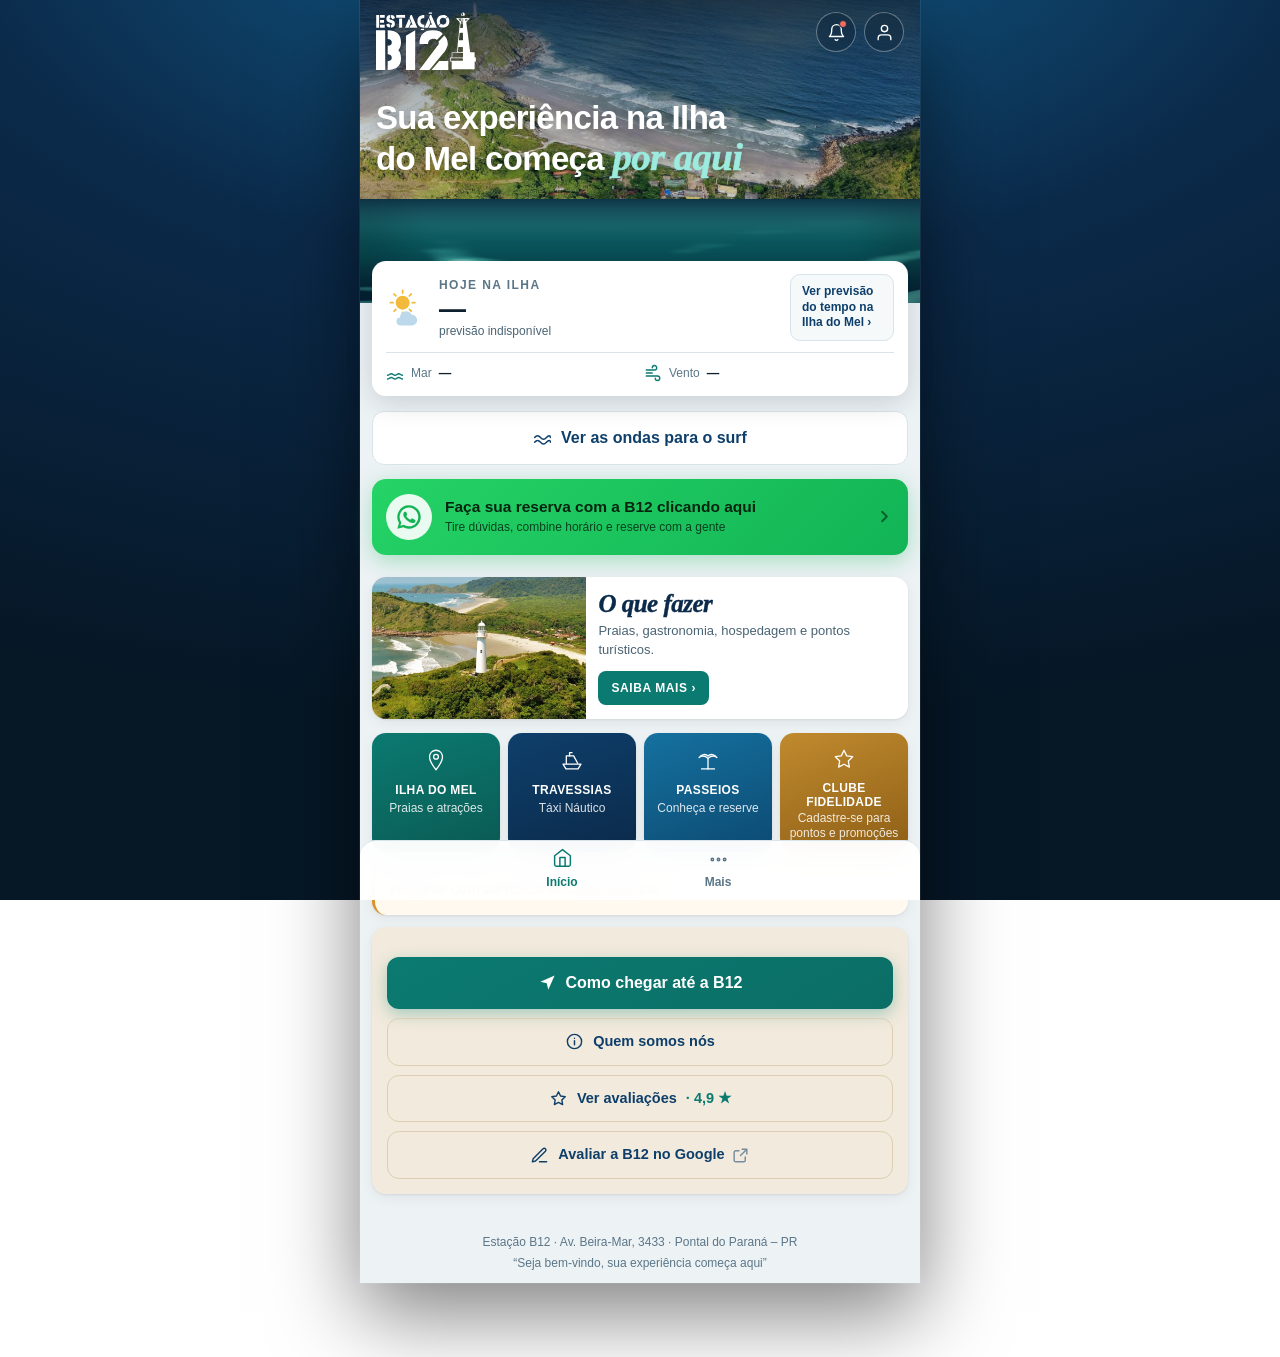
==== commit 3434d2c6: "Avisar quem volta: a mensagem padrao achavel, e dois buracos no caminho Ele perguntou se a mensagem " ====
--- a/index.html
+++ b/index.html
@@ -31,7 +31,7 @@
 <link rel="icon" type="image/png" sizes="32x32" href="favicon-32.png">
 <link rel="icon" type="image/png" sizes="16x16" href="favicon-16.png">
 <link rel="icon" type="image/png" sizes="192x192" href="icon-192.png">
-<link rel="stylesheet" href="estilo.css?v=2.8.0">
+<link rel="stylesheet" href="estilo.css?v=2.9.0">
 </head>
 <body>
 
@@ -484,24 +484,24 @@
     <svg viewBox="0 0 24 24"><circle cx="5" cy="12" r="1.4"/><circle cx="12" cy="12" r="1.4"/><circle cx="19" cy="12" r="1.4"/></svg><span>Mais</span></button>
 </div></nav>
 
-<script src="config.js?v=2.8.0"></script>
-<script src="marca.js?v=2.8.0"></script>
-<script src="dados.js?v=2.8.0"></script>
-<script src="nucleo.js?v=2.8.0"></script>
-<script src="exportar.js?v=2.8.0"></script>
-<script src="oceano.js?v=2.8.0"></script>
-<script src="formularios.js?v=2.8.0"></script>
-<script src="acesso.js?v=2.8.0"></script>
-<script src="mensagens.js?v=2.8.0"></script>
-<script src="turista.js?v=2.8.0"></script>
-<script src="assistente.js?v=2.8.0"></script>
-<script src="adm.js?v=2.8.0"></script>
-<script src="nuvemlogin.js?v=2.8.0"></script>
-<script src="avisos.js?v=2.8.0"></script>
-<script src="agenda.js?v=2.8.0"></script>
-<script src="aparelhos.js?v=2.8.0"></script>
-<script src="sincronia.js?v=2.8.0"></script>
-<script src="tutorial.js?v=2.8.0"></script>
-<script src="app.js?v=2.8.0"></script>
+<script src="config.js?v=2.9.0"></script>
+<script src="marca.js?v=2.9.0"></script>
+<script src="dados.js?v=2.9.0"></script>
+<script src="nucleo.js?v=2.9.0"></script>
+<script src="exportar.js?v=2.9.0"></script>
+<script src="oceano.js?v=2.9.0"></script>
+<script src="formularios.js?v=2.9.0"></script>
+<script src="acesso.js?v=2.9.0"></script>
+<script src="mensagens.js?v=2.9.0"></script>
+<script src="turista.js?v=2.9.0"></script>
+<script src="assistente.js?v=2.9.0"></script>
+<script src="adm.js?v=2.9.0"></script>
+<script src="nuvemlogin.js?v=2.9.0"></script>
+<script src="avisos.js?v=2.9.0"></script>
+<script src="agenda.js?v=2.9.0"></script>
+<script src="aparelhos.js?v=2.9.0"></script>
+<script src="sincronia.js?v=2.9.0"></script>
+<script src="tutorial.js?v=2.9.0"></script>
+<script src="app.js?v=2.9.0"></script>
 </body>
 </html>
--- a/estilo.css
+++ b/estilo.css
@@ -2074,3 +2074,23 @@
    é o único jeito de ganhar de uma classe que já venceu uma vez.
    ==================================================================== */
 [hidden]{display:none !important}
+
+/* 24/11/2026: nenhum caminho é o padrão — "as voltas são compartilhadas uma
+   vez ou outra; outras vezes são 2 ou 3 pessoas. Nada é muito fixo." Os
+   botões têm o mesmo peso e ele escolhe conforme o dia. */
+.va-acoes{display:grid;grid-template-columns:repeat(3,minmax(0,1fr));gap:8px;margin-top:10px}
+.mp-bts-4{grid-template-columns:repeat(2,minmax(0,1fr))}
+.mp-bts-4 .btn:first-child{grid-column:auto}
+@media (max-width:430px){
+  .va-acoes{grid-template-columns:repeat(2,minmax(0,1fr))}
+  .va-acoes .btn:last-child{grid-column:1 / -1}
+}
+.va-acoes-2{grid-template-columns:repeat(2,minmax(0,1fr))}
+
+/* 24/11/2026, medido a 375px: os links da fonte da previsão tinham 34px, e o
+   "abrir no Windy" tinha 15 — a ponta do dedo cobre uns 44. São links de
+   crédito e de fonte, não botões, mas "abrir no Windy" é um toque que alguém
+   dá. Ganham área de toque sem inchar a tela de quem usa mouse. */
+@media (pointer: coarse){
+  .fonte-tempo a{display:inline-block;min-height:44px;line-height:44px;padding:0 2px}
+}
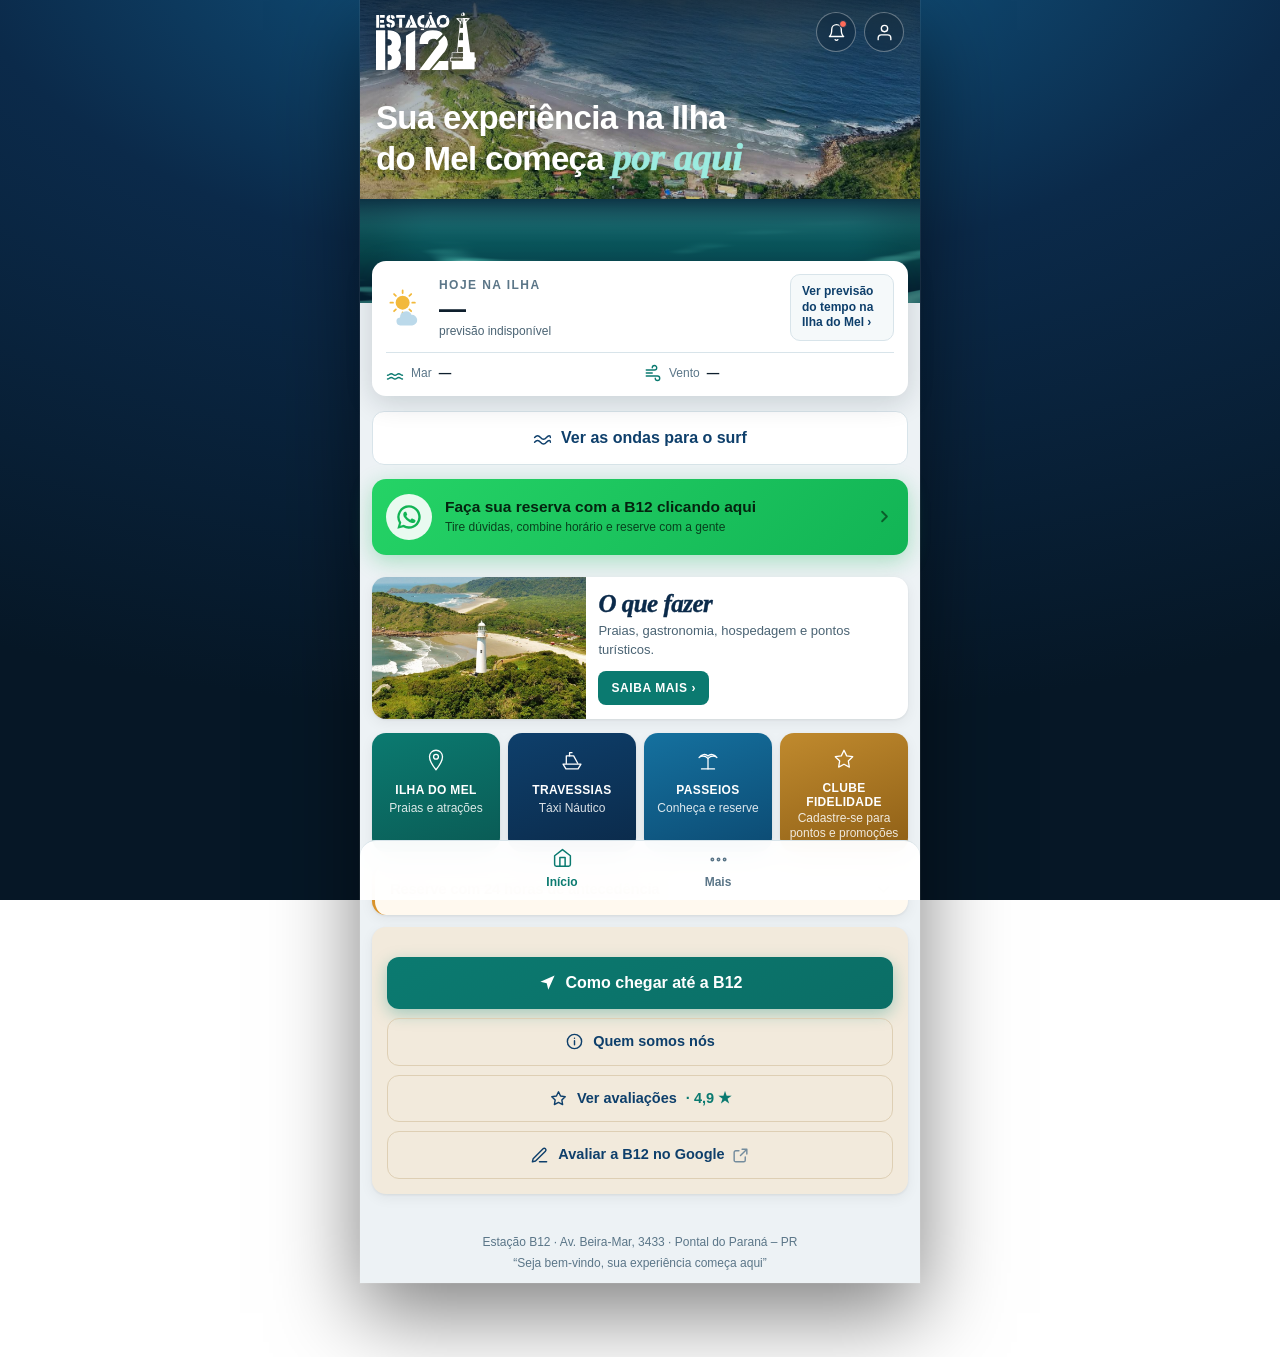
==== commit 601e3d06: "Duas portas com PIN proprio, e UMA mensagem de retorno em vez de tres Portas: Painel do proprietario" ====
--- a/index.html
+++ b/index.html
@@ -31,7 +31,7 @@
 <link rel="icon" type="image/png" sizes="32x32" href="favicon-32.png">
 <link rel="icon" type="image/png" sizes="16x16" href="favicon-16.png">
 <link rel="icon" type="image/png" sizes="192x192" href="icon-192.png">
-<link rel="stylesheet" href="estilo.css?v=2.9.0">
+<link rel="stylesheet" href="estilo.css?v=2.11.0">
 </head>
 <body>
 
@@ -484,24 +484,24 @@
     <svg viewBox="0 0 24 24"><circle cx="5" cy="12" r="1.4"/><circle cx="12" cy="12" r="1.4"/><circle cx="19" cy="12" r="1.4"/></svg><span>Mais</span></button>
 </div></nav>
 
-<script src="config.js?v=2.9.0"></script>
-<script src="marca.js?v=2.9.0"></script>
-<script src="dados.js?v=2.9.0"></script>
-<script src="nucleo.js?v=2.9.0"></script>
-<script src="exportar.js?v=2.9.0"></script>
-<script src="oceano.js?v=2.9.0"></script>
-<script src="formularios.js?v=2.9.0"></script>
-<script src="acesso.js?v=2.9.0"></script>
-<script src="mensagens.js?v=2.9.0"></script>
-<script src="turista.js?v=2.9.0"></script>
-<script src="assistente.js?v=2.9.0"></script>
-<script src="adm.js?v=2.9.0"></script>
-<script src="nuvemlogin.js?v=2.9.0"></script>
-<script src="avisos.js?v=2.9.0"></script>
-<script src="agenda.js?v=2.9.0"></script>
-<script src="aparelhos.js?v=2.9.0"></script>
-<script src="sincronia.js?v=2.9.0"></script>
-<script src="tutorial.js?v=2.9.0"></script>
-<script src="app.js?v=2.9.0"></script>
+<script src="config.js?v=2.11.0"></script>
+<script src="marca.js?v=2.11.0"></script>
+<script src="dados.js?v=2.11.0"></script>
+<script src="nucleo.js?v=2.11.0"></script>
+<script src="exportar.js?v=2.11.0"></script>
+<script src="oceano.js?v=2.11.0"></script>
+<script src="formularios.js?v=2.11.0"></script>
+<script src="acesso.js?v=2.11.0"></script>
+<script src="mensagens.js?v=2.11.0"></script>
+<script src="turista.js?v=2.11.0"></script>
+<script src="assistente.js?v=2.11.0"></script>
+<script src="adm.js?v=2.11.0"></script>
+<script src="nuvemlogin.js?v=2.11.0"></script>
+<script src="avisos.js?v=2.11.0"></script>
+<script src="agenda.js?v=2.11.0"></script>
+<script src="aparelhos.js?v=2.11.0"></script>
+<script src="sincronia.js?v=2.11.0"></script>
+<script src="tutorial.js?v=2.11.0"></script>
+<script src="app.js?v=2.11.0"></script>
 </body>
 </html>
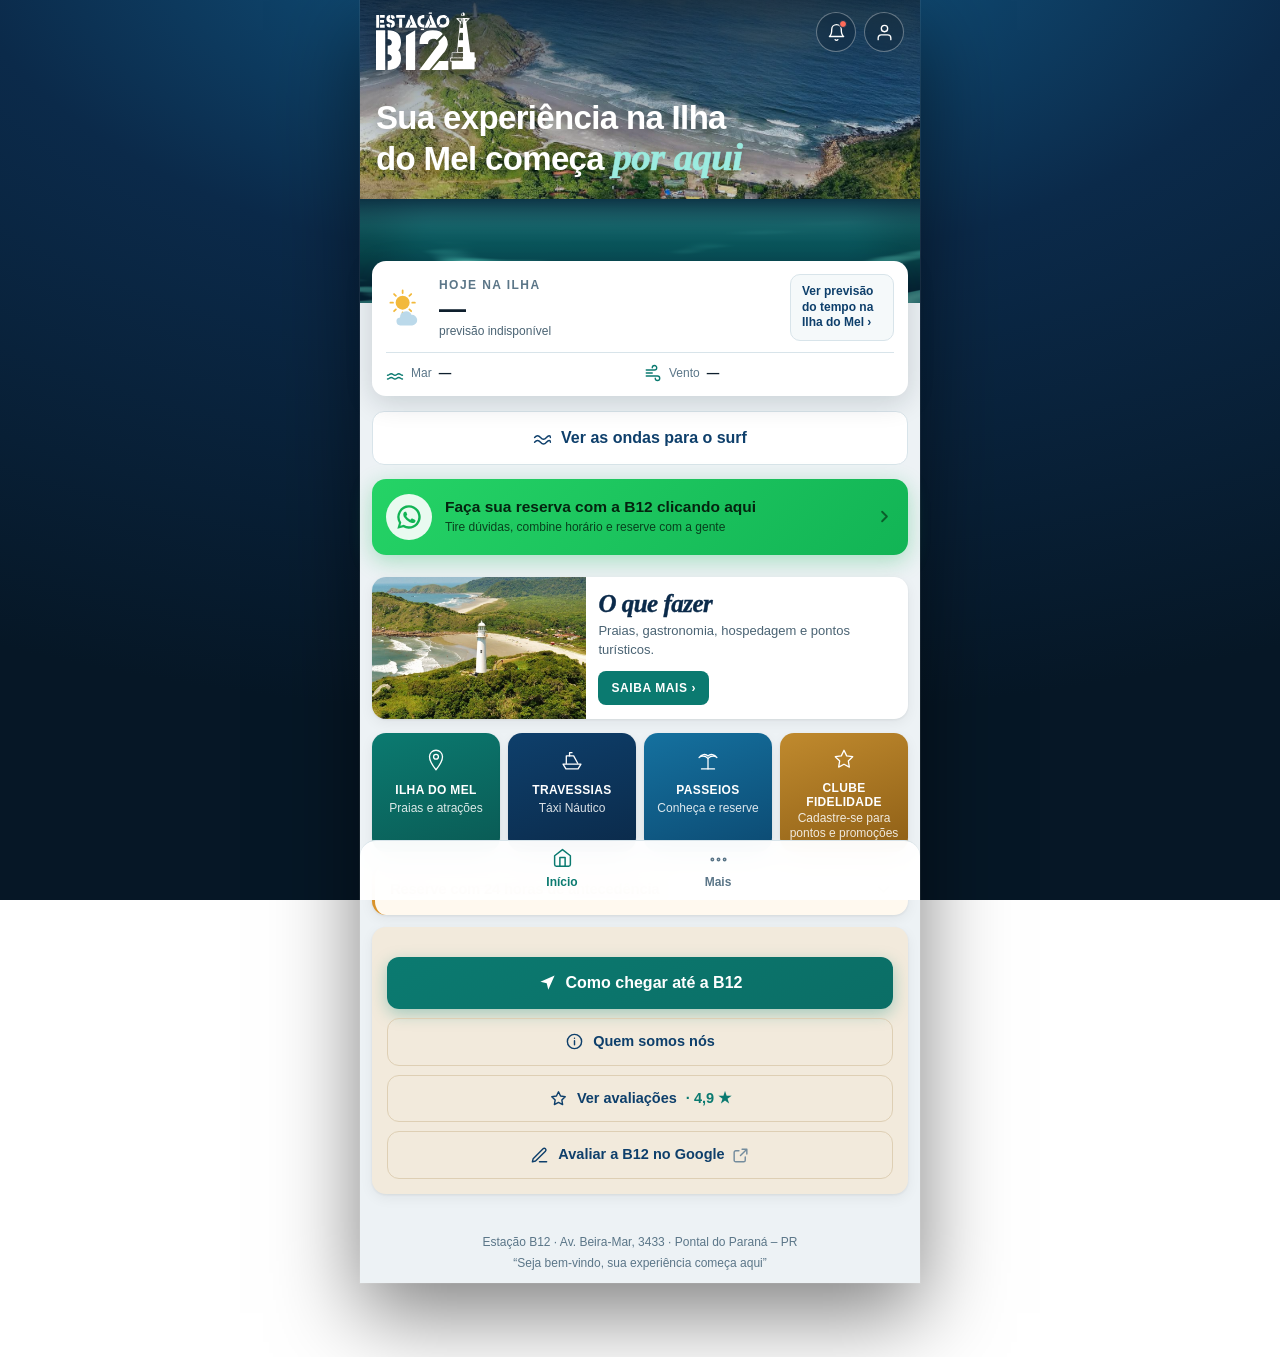
==== commit 70b113ee: "Aviso no app virou Notificacao, com a verdade escrita, e o convite para instalar Ele olhou o botao e" ====
--- a/index.html
+++ b/index.html
@@ -31,7 +31,7 @@
 <link rel="icon" type="image/png" sizes="32x32" href="favicon-32.png">
 <link rel="icon" type="image/png" sizes="16x16" href="favicon-16.png">
 <link rel="icon" type="image/png" sizes="192x192" href="icon-192.png">
-<link rel="stylesheet" href="estilo.css?v=2.11.0">
+<link rel="stylesheet" href="estilo.css?v=2.12.0">
 </head>
 <body>
 
@@ -484,24 +484,24 @@
     <svg viewBox="0 0 24 24"><circle cx="5" cy="12" r="1.4"/><circle cx="12" cy="12" r="1.4"/><circle cx="19" cy="12" r="1.4"/></svg><span>Mais</span></button>
 </div></nav>
 
-<script src="config.js?v=2.11.0"></script>
-<script src="marca.js?v=2.11.0"></script>
-<script src="dados.js?v=2.11.0"></script>
-<script src="nucleo.js?v=2.11.0"></script>
-<script src="exportar.js?v=2.11.0"></script>
-<script src="oceano.js?v=2.11.0"></script>
-<script src="formularios.js?v=2.11.0"></script>
-<script src="acesso.js?v=2.11.0"></script>
-<script src="mensagens.js?v=2.11.0"></script>
-<script src="turista.js?v=2.11.0"></script>
-<script src="assistente.js?v=2.11.0"></script>
-<script src="adm.js?v=2.11.0"></script>
-<script src="nuvemlogin.js?v=2.11.0"></script>
-<script src="avisos.js?v=2.11.0"></script>
-<script src="agenda.js?v=2.11.0"></script>
-<script src="aparelhos.js?v=2.11.0"></script>
-<script src="sincronia.js?v=2.11.0"></script>
-<script src="tutorial.js?v=2.11.0"></script>
-<script src="app.js?v=2.11.0"></script>
+<script src="config.js?v=2.12.0"></script>
+<script src="marca.js?v=2.12.0"></script>
+<script src="dados.js?v=2.12.0"></script>
+<script src="nucleo.js?v=2.12.0"></script>
+<script src="exportar.js?v=2.12.0"></script>
+<script src="oceano.js?v=2.12.0"></script>
+<script src="formularios.js?v=2.12.0"></script>
+<script src="acesso.js?v=2.12.0"></script>
+<script src="mensagens.js?v=2.12.0"></script>
+<script src="turista.js?v=2.12.0"></script>
+<script src="assistente.js?v=2.12.0"></script>
+<script src="adm.js?v=2.12.0"></script>
+<script src="nuvemlogin.js?v=2.12.0"></script>
+<script src="avisos.js?v=2.12.0"></script>
+<script src="agenda.js?v=2.12.0"></script>
+<script src="aparelhos.js?v=2.12.0"></script>
+<script src="sincronia.js?v=2.12.0"></script>
+<script src="tutorial.js?v=2.12.0"></script>
+<script src="app.js?v=2.12.0"></script>
 </body>
 </html>
